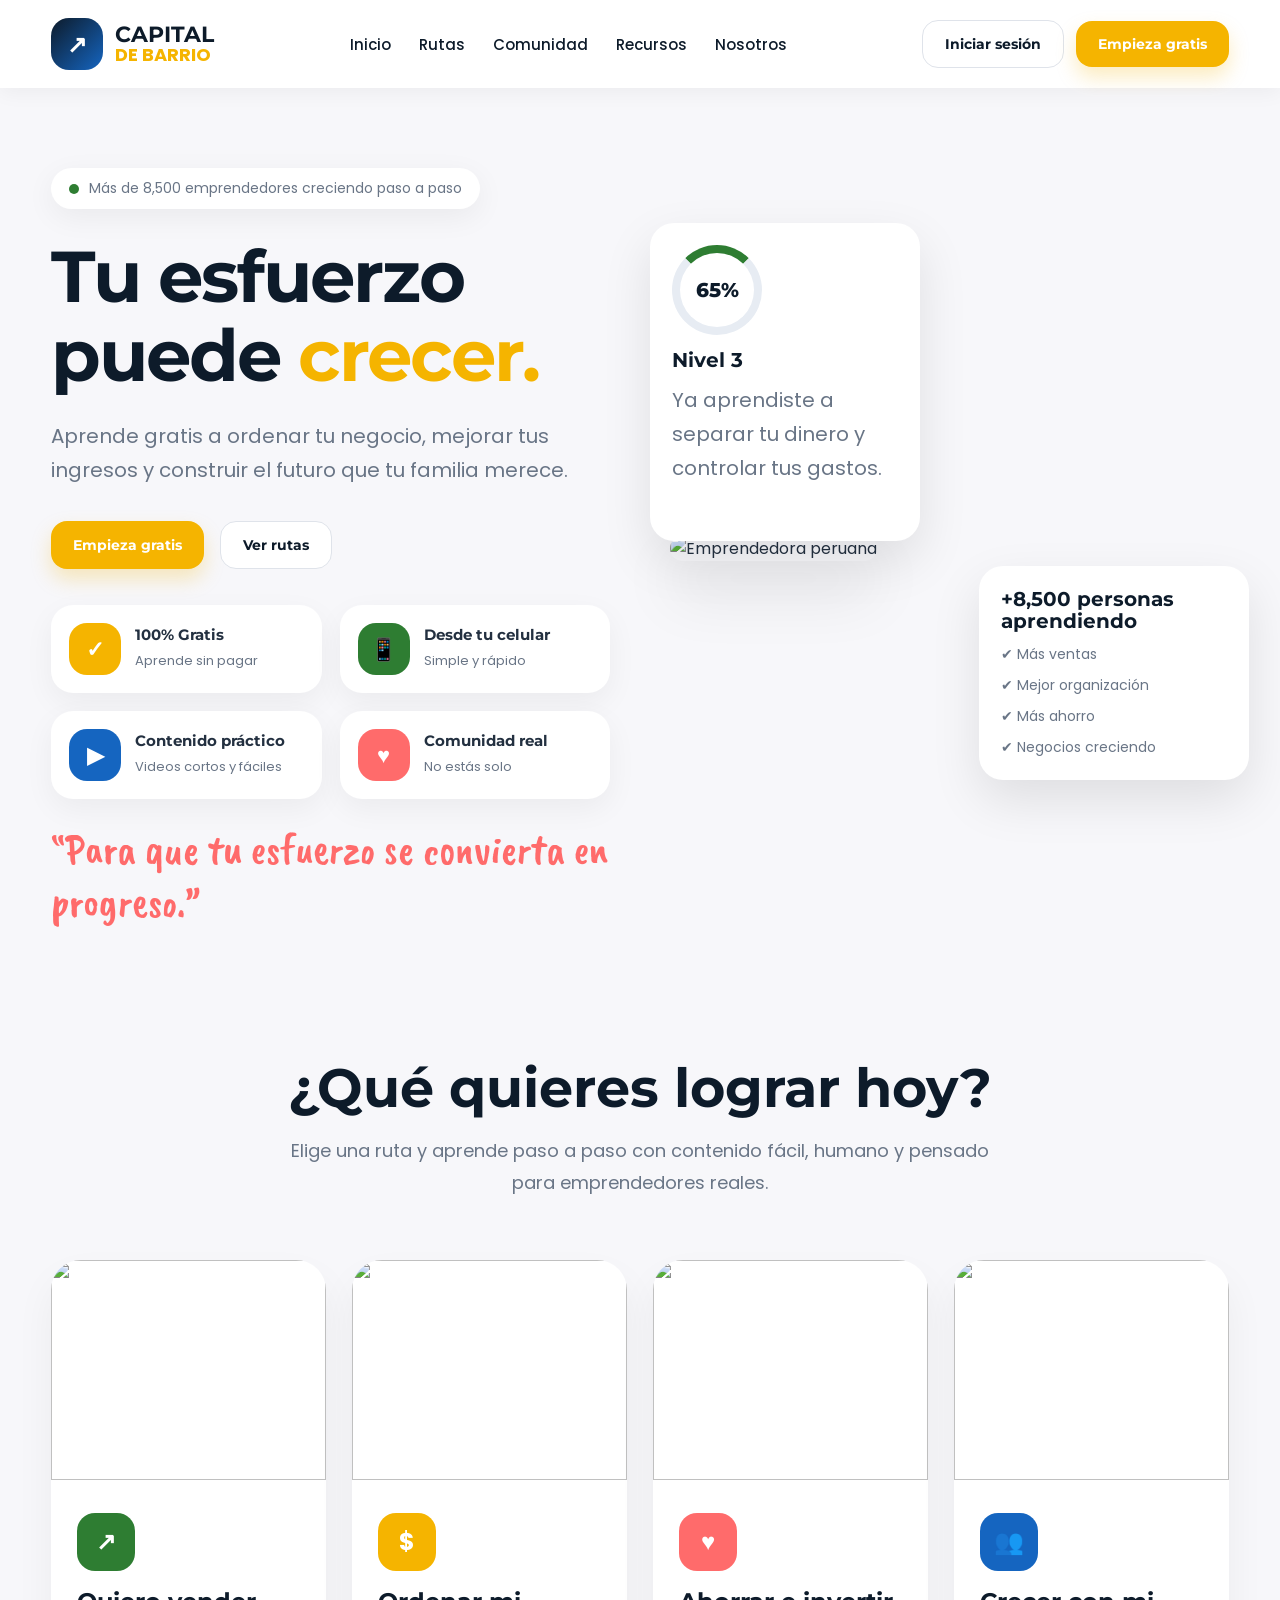
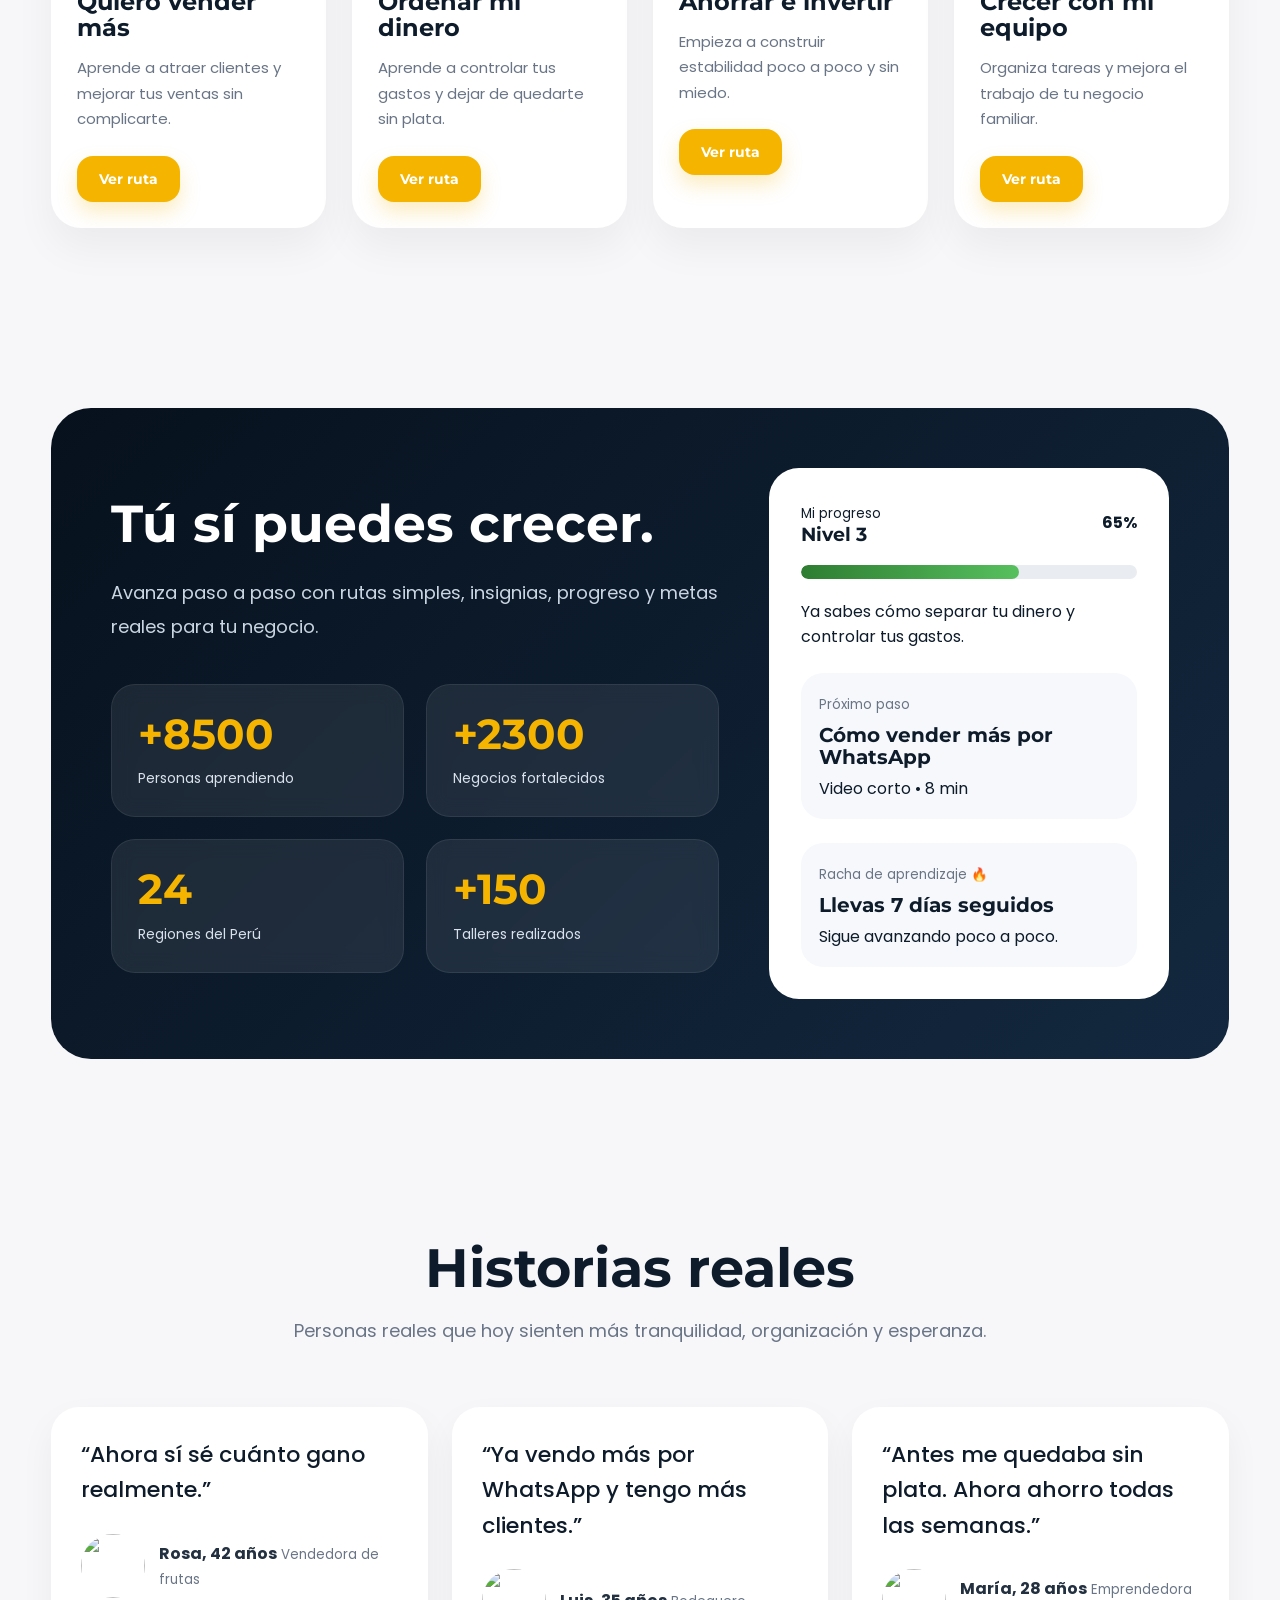
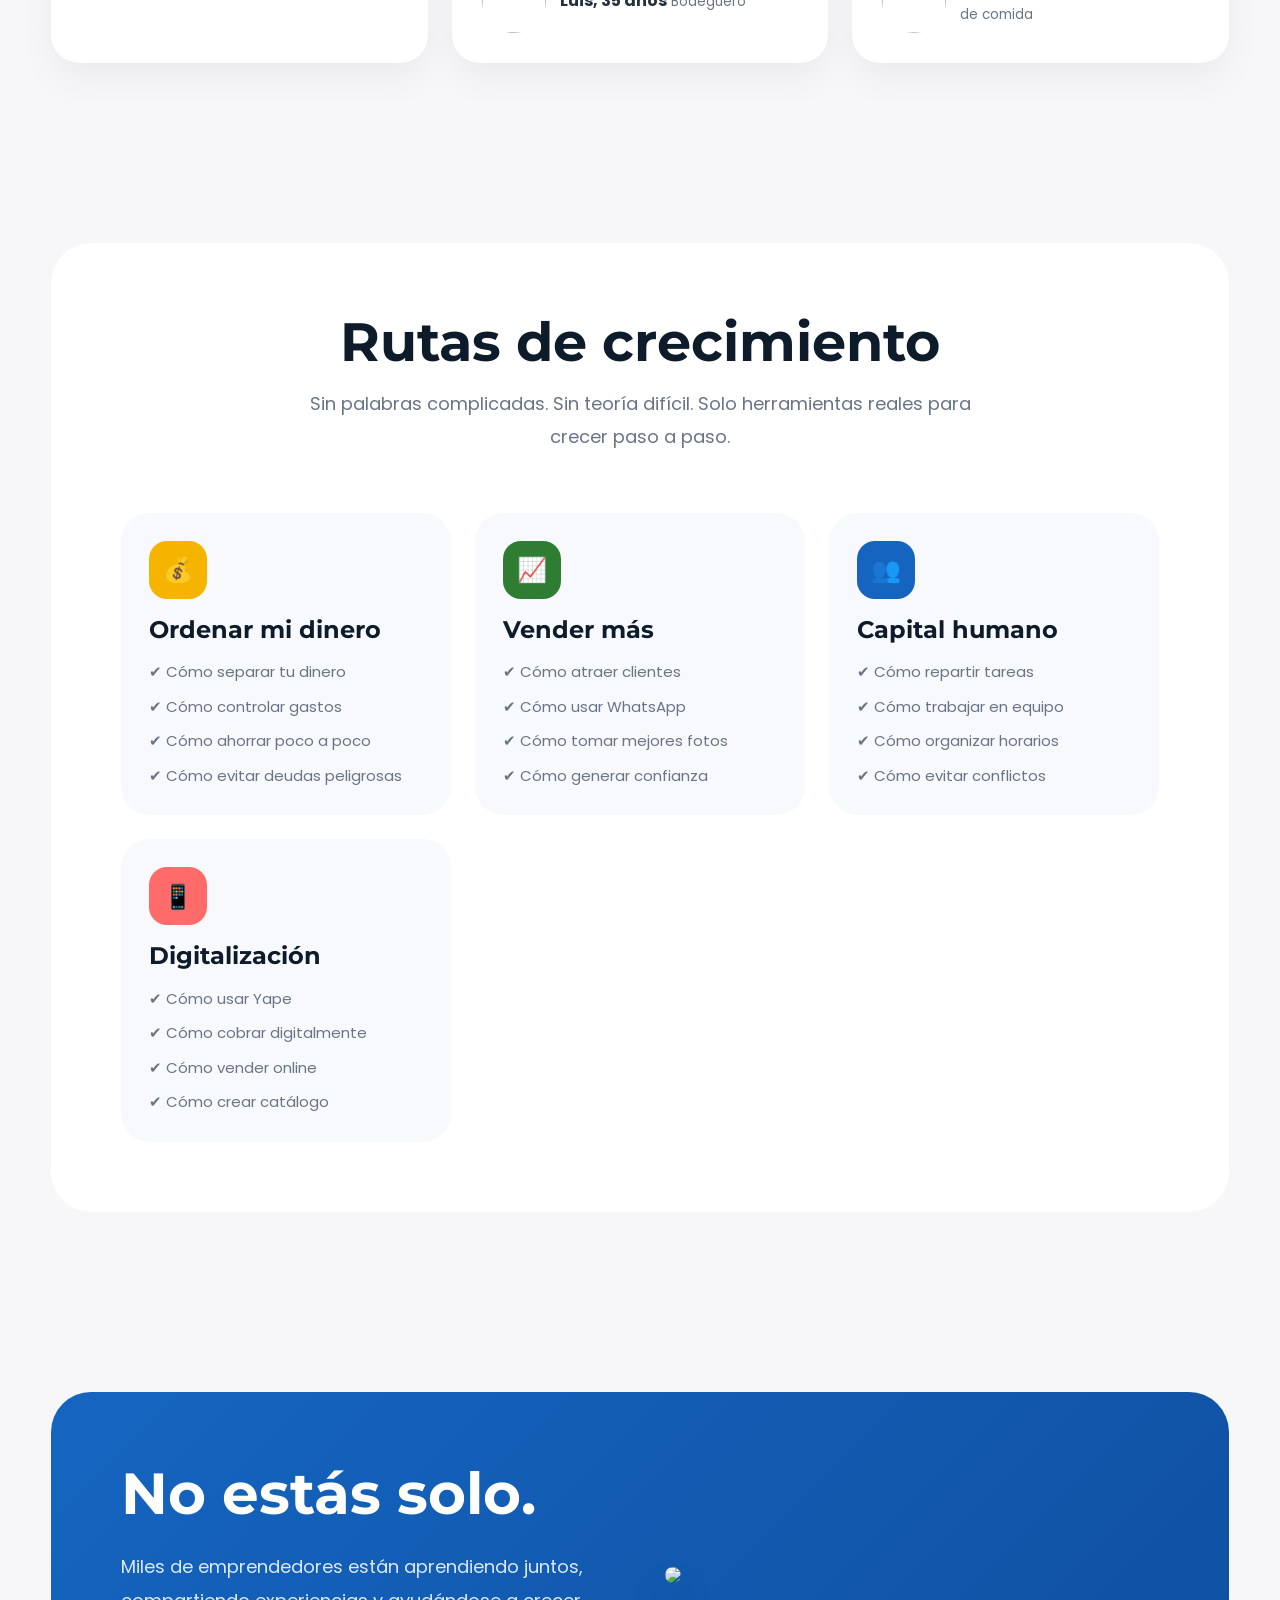
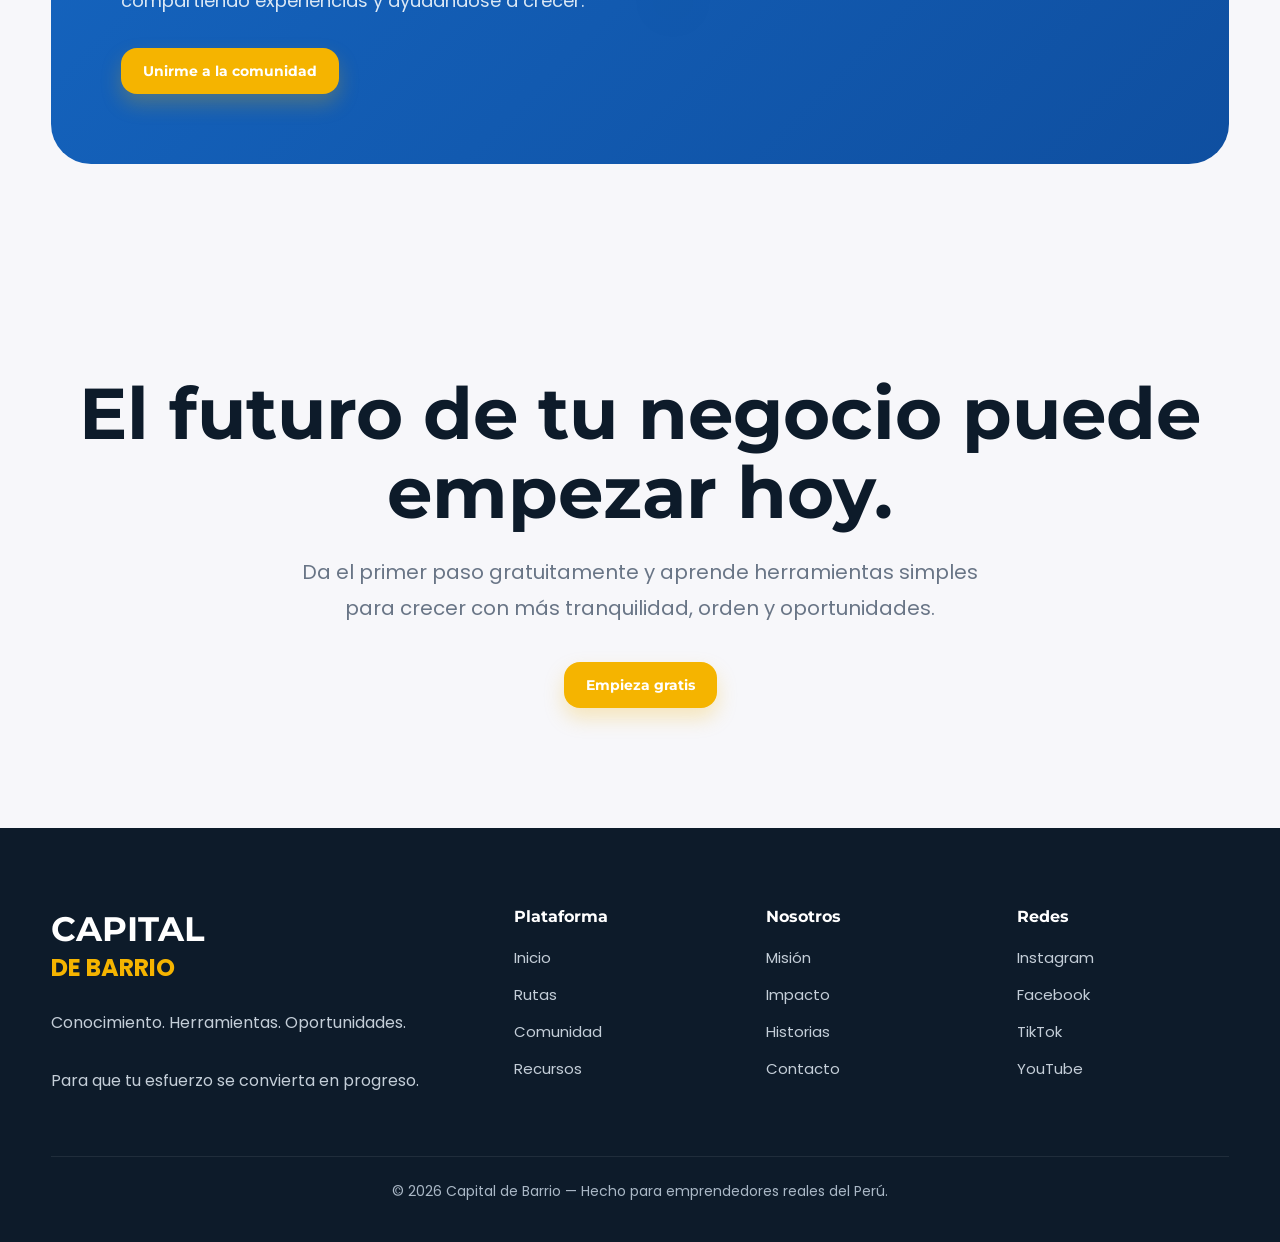
==== index.html @ 981830bf "Create index.html with basic layout and styles Add initial HTML structure and styles for the Capital" ====
<!DOCTYPE html>
<html lang="es">
<head>
  <meta charset="UTF-8" />
  <meta name="viewport" content="width=device-width, initial-scale=1.0"/>
  <title>Capital de Barrio</title>

  <!-- Google Fonts -->
  <link rel="preconnect" href="https://fonts.googleapis.com">
  <link rel="preconnect" href="https://fonts.gstatic.com" crossorigin>

  <link href="https://fonts.googleapis.com/css2?family=Montserrat:wght@500;600;700;800&family=Poppins:wght@300;400;500;600&family=Caveat+Brush&display=swap" rel="stylesheet">

  <style>

    *{
      margin:0;
      padding:0;
      box-sizing:border-box;
    }

    :root{
      --dark:#0D1B2A;
      --blue:#1565C0;
      --yellow:#F5B400;
      --green:#2E7D32;
      --coral:#FF6B6B;
      --light:#F7F7FA;
      --white:#ffffff;
      --text:#233040;
      --gray:#697586;
    }

    html{
      scroll-behavior:smooth;
    }

    body{
      font-family:'Poppins', sans-serif;
      background:var(--light);
      color:var(--text);
      overflow-x:hidden;
    }

    h1,h2,h3,h4,h5{
      font-family:'Montserrat', sans-serif;
      line-height:1.1;
    }

    a{
      text-decoration:none;
    }

    .container{
      width:min(1200px,92%);
      margin:auto;
    }

    /* NAVBAR */

    .navbar{
      position:sticky;
      top:0;
      z-index:999;
      background:white;
      box-shadow:0 4px 20px rgba(0,0,0,.05);
      padding:18px 0;
    }

    .nav-content{
      display:flex;
      justify-content:space-between;
      align-items:center;
      gap:20px;
    }

    .logo{
      display:flex;
      align-items:center;
      gap:12px;
    }

    .logo-circle{
      width:52px;
      height:52px;
      border-radius:18px;
      background:linear-gradient(135deg,var(--dark),var(--blue));
      display:flex;
      align-items:center;
      justify-content:center;
      color:white;
      font-size:24px;
      font-weight:bold;
    }

    .logo-text{
      display:flex;
      flex-direction:column;
      line-height:1;
    }

    .logo-text strong{
      font-family:'Montserrat';
      font-size:22px;
      color:var(--dark);
    }

    .logo-text span{
      color:var(--yellow);
      font-weight:700;
      font-size:18px;
    }

    .nav-links{
      display:flex;
      gap:28px;
      align-items:center;
    }

    .nav-links a{
      color:var(--dark);
      font-weight:500;
      font-size:15px;
    }

    .nav-actions{
      display:flex;
      gap:12px;
      align-items:center;
    }

    .btn{
      border:none;
      border-radius:16px;
      padding:14px 22px;
      cursor:pointer;
      font-family:'Montserrat';
      font-weight:700;
      transition:.3s;
      font-size:14px;
    }

    .btn-outline{
      background:white;
      border:1px solid #dfe3ea;
      color:var(--dark);
    }

    .btn-primary{
      background:var(--yellow);
      color:white;
      box-shadow:0 10px 20px rgba(245,180,0,.25);
    }

    .btn-primary:hover{
      transform:translateY(-2px);
    }

    /* HERO */

    .hero{
      padding:80px 0 40px;
      position:relative;
      overflow:hidden;
    }

    .hero-grid{
      display:grid;
      grid-template-columns:1fr 1fr;
      gap:60px;
      align-items:center;
    }

    .tag{
      display:inline-flex;
      align-items:center;
      gap:10px;
      background:white;
      border-radius:100px;
      padding:10px 18px;
      box-shadow:0 8px 30px rgba(0,0,0,.06);
      margin-bottom:28px;
      font-size:14px;
      color:var(--gray);
    }

    .tag-dot{
      width:10px;
      height:10px;
      background:var(--green);
      border-radius:50%;
    }

    .hero h1{
      font-size:72px;
      color:var(--dark);
      margin-bottom:24px;
      letter-spacing:-2px;
    }

    .hero h1 span{
      color:var(--yellow);
    }

    .hero p{
      font-size:20px;
      color:var(--gray);
      line-height:1.7;
      margin-bottom:34px;
      max-width:580px;
    }

    .hero-actions{
      display:flex;
      gap:16px;
      flex-wrap:wrap;
      margin-bottom:36px;
    }

    .hero-badges{
      display:grid;
      grid-template-columns:repeat(2,1fr);
      gap:18px;
    }

    .badge-card{
      background:white;
      border-radius:22px;
      padding:18px;
      display:flex;
      align-items:center;
      gap:14px;
      box-shadow:0 10px 30px rgba(0,0,0,.05);
    }

    .badge-icon{
      width:52px;
      height:52px;
      border-radius:18px;
      display:flex;
      align-items:center;
      justify-content:center;
      font-size:22px;
      color:white;
      font-weight:bold;
    }

    .yellow{background:var(--yellow);}
    .green{background:var(--green);}
    .blue{background:var(--blue);}
    .coral{background:var(--coral);}

    .badge-card h4{
      font-size:15px;
      margin-bottom:4px;
    }

    .badge-card span{
      color:var(--gray);
      font-size:13px;
    }

    .hero-image{
      position:relative;
    }

    .hero-image img{
      width:100%;
      border-radius:36px;
      object-fit:cover;
      box-shadow:0 30px 60px rgba(0,0,0,.12);
    }

    .floating-card{
      position:absolute;
      background:white;
      border-radius:24px;
      padding:22px;
      box-shadow:0 20px 50px rgba(0,0,0,.1);
      max-width:270px;
    }

    .floating-top{
      top:30px;
      right:-20px;
    }

    .floating-bottom{
      left:-20px;
      bottom:20px;
    }

    .floating-card h3{
      color:var(--dark);
      margin-bottom:12px;
      font-size:20px;
    }

    .floating-card ul{
      list-style:none;
      display:flex;
      flex-direction:column;
      gap:10px;
    }

    .floating-card li{
      font-size:14px;
      color:var(--gray);
    }

    .progress-circle{
      width:90px;
      height:90px;
      border-radius:50%;
      border:8px solid #e7ecf3;
      border-top-color:var(--green);
      display:flex;
      align-items:center;
      justify-content:center;
      font-family:'Montserrat';
      font-size:20px;
      font-weight:800;
      color:var(--dark);
      margin-bottom:14px;
    }

    .handwriting{
      font-family:'Caveat Brush';
      font-size:42px;
      color:var(--coral);
      margin-top:24px;
    }

    /* ROUTES */

    .section{
      padding:90px 0;
    }

    .section-title{
      text-align:center;
      margin-bottom:60px;
    }

    .section-title h2{
      font-size:54px;
      color:var(--dark);
      margin-bottom:16px;
    }

    .section-title p{
      color:var(--gray);
      font-size:18px;
      max-width:720px;
      margin:auto;
      line-height:1.8;
    }

    .routes-grid{
      display:grid;
      grid-template-columns:repeat(auto-fit,minmax(240px,1fr));
      gap:26px;
    }

    .route-card{
      background:white;
      border-radius:30px;
      overflow:hidden;
      box-shadow:0 20px 40px rgba(0,0,0,.05);
      transition:.35s;
    }

    .route-card:hover{
      transform:translateY(-10px);
    }

    .route-card img{
      width:100%;
      height:220px;
      object-fit:cover;
    }

    .route-content{
      padding:26px;
    }

    .route-icon{
      width:58px;
      height:58px;
      border-radius:18px;
      display:flex;
      align-items:center;
      justify-content:center;
      margin-bottom:18px;
      color:white;
      font-size:24px;
      font-weight:700;
    }

    .route-content h3{
      margin-bottom:14px;
      font-size:24px;
      color:var(--dark);
    }

    .route-content p{
      color:var(--gray);
      line-height:1.7;
      margin-bottom:24px;
      font-size:15px;
    }

    /* GAMIFICATION */

    .gamification{
      background:linear-gradient(135deg,#07111d,#13283f);
      color:white;
      border-radius:40px;
      padding:60px;
      position:relative;
      overflow:hidden;
    }

    .game-grid{
      display:grid;
      grid-template-columns:1fr 400px;
      gap:50px;
      align-items:center;
    }

    .game-left h2{
      font-size:52px;
      margin-bottom:24px;
    }

    .game-left p{
      color:#cbd6e3;
      line-height:1.9;
      font-size:18px;
      margin-bottom:40px;
    }

    .stats{
      display:grid;
      grid-template-columns:repeat(2,1fr);
      gap:22px;
    }

    .stat-card{
      background:rgba(255,255,255,.08);
      border:1px solid rgba(255,255,255,.08);
      padding:26px;
      border-radius:24px;
      backdrop-filter:blur(10px);
    }

    .stat-card h3{
      font-size:42px;
      margin-bottom:8px;
      color:var(--yellow);
    }

    .stat-card span{
      color:#d9e2ec;
      font-size:14px;
    }

    .progress-panel{
      background:white;
      border-radius:30px;
      padding:32px;
      color:var(--dark);
    }

    .level{
      display:flex;
      justify-content:space-between;
      align-items:center;
      margin-bottom:20px;
    }

    .bar{
      width:100%;
      height:14px;
      border-radius:100px;
      background:#e9edf2;
      overflow:hidden;
      margin-bottom:20px;
    }

    .bar-fill{
      width:65%;
      height:100%;
      background:linear-gradient(90deg,var(--green),#57c05e);
      border-radius:100px;
    }

    .mini-module{
      background:#f6f8fb;
      border-radius:22px;
      padding:18px;
      margin-top:24px;
    }

    .mini-module small{
      color:var(--gray);
    }

    .mini-module h4{
      margin:8px 0;
      font-size:20px;
    }

    /* TESTIMONIALS */

    .testimonial-grid{
      display:grid;
      grid-template-columns:repeat(auto-fit,minmax(280px,1fr));
      gap:24px;
    }

    .testimonial{
      background:white;
      border-radius:28px;
      padding:30px;
      box-shadow:0 15px 35px rgba(0,0,0,.05);
    }

    .quote{
      font-size:22px;
      color:var(--dark);
      margin-bottom:26px;
      line-height:1.6;
      font-weight:500;
    }

    .user{
      display:flex;
      align-items:center;
      gap:14px;
    }

    .user img{
      width:64px;
      height:64px;
      border-radius:50%;
      object-fit:cover;
    }

    .user small{
      color:var(--gray);
    }

    /* MODULES */

    .modules{
      background:white;
      border-radius:40px;
      padding:70px;
    }

    .module-grid{
      display:grid;
      grid-template-columns:repeat(auto-fit,minmax(260px,1fr));
      gap:24px;
      margin-top:50px;
    }

    .module-card{
      background:#f8f9fc;
      border-radius:28px;
      padding:28px;
      transition:.3s;
    }

    .module-card:hover{
      transform:translateY(-8px);
      background:white;
      box-shadow:0 15px 35px rgba(0,0,0,.06);
    }

    .module-card h3{
      margin:18px 0;
      font-size:24px;
      color:var(--dark);
    }

    .module-card ul{
      list-style:none;
      display:flex;
      flex-direction:column;
      gap:12px;
    }

    .module-card li{
      color:var(--gray);
      font-size:15px;
      line-height:1.5;
    }

    /* COMMUNITY */

    .community{
      position:relative;
    }

    .community-box{
      background:linear-gradient(135deg,var(--blue),#0f4fa0);
      border-radius:40px;
      padding:70px;
      color:white;
      display:grid;
      grid-template-columns:1fr 1fr;
      gap:50px;
      align-items:center;
    }

    .community h2{
      font-size:58px;
      margin-bottom:24px;
    }

    .community p{
      color:#dbe8f5;
      line-height:1.9;
      margin-bottom:30px;
      font-size:18px;
    }

    .community img{
      width:100%;
      border-radius:30px;
      object-fit:cover;
      box-shadow:0 25px 50px rgba(0,0,0,.2);
    }

    /* CTA */

    .cta{
      padding:120px 0;
      text-align:center;
    }

    .cta h2{
      font-size:72px;
      color:var(--dark);
      margin-bottom:22px;
      line-height:1.1;
    }

    .cta p{
      max-width:700px;
      margin:auto;
      color:var(--gray);
      line-height:1.8;
      margin-bottom:36px;
      font-size:20px;
    }

    /* FOOTER */

    footer{
      background:var(--dark);
      color:white;
      padding:80px 0 40px;
    }

    .footer-grid{
      display:grid;
      grid-template-columns:2fr 1fr 1fr 1fr;
      gap:40px;
      margin-bottom:60px;
    }

    .footer-logo{
      margin-bottom:24px;
    }

    .footer-logo strong{
      display:block;
      font-family:'Montserrat';
      font-size:34px;
    }

    .footer-logo span{
      color:var(--yellow);
      font-size:24px;
      font-weight:700;
    }

    footer p{
      color:#c4ced8;
      line-height:1.8;
    }

    .footer-column h4{
      margin-bottom:20px;
    }

    .footer-column a{
      display:block;
      margin-bottom:14px;
      color:#c4ced8;
      font-size:15px;
    }

    .copyright{
      border-top:1px solid rgba(255,255,255,.08);
      padding-top:24px;
      text-align:center;
      color:#aab8c6;
      font-size:14px;
    }

    /* RESPONSIVE */

    @media(max-width:980px){

      .hero-grid,
      .game-grid,
      .community-box,
      .footer-grid{
        grid-template-columns:1fr;
      }

      .hero h1{
        font-size:52px;
      }

      .section-title h2{
        font-size:42px;
      }

      .cta h2{
        font-size:52px;
      }

      .community h2{
        font-size:42px;
      }

      .nav-links{
        display:none;
      }

      .floating-card{
        position:relative;
        inset:auto;
        margin-top:20px;
      }

      .modules,
      .community-box,
      .gamification{
        padding:34px;
      }

    }

    @media(max-width:640px){

      .hero{
        padding-top:50px;
      }

      .hero h1{
        font-size:42px;
      }

      .hero p{
        font-size:17px;
      }

      .hero-badges{
        grid-template-columns:1fr;
      }

      .section-title h2{
        font-size:36px;
      }

      .cta h2{
        font-size:42px;
      }

      .stats{
        grid-template-columns:1fr;
      }

      .nav-actions .btn-outline{
        display:none;
      }

    }

  </style>
</head>

<body>

  <!-- NAVBAR -->

  <nav class="navbar">

    <div class="container nav-content">

      <div class="logo">
        <div class="logo-circle">↗</div>

        <div class="logo-text">
          <strong>CAPITAL</strong>
          <span>DE BARRIO</span>
        </div>
      </div>

      <div class="nav-links">
        <a href="#">Inicio</a>
        <a href="#">Rutas</a>
        <a href="#">Comunidad</a>
        <a href="#">Recursos</a>
        <a href="#">Nosotros</a>
      </div>

      <div class="nav-actions">
        <button class="btn btn-outline">Iniciar sesión</button>
        <button class="btn btn-primary">Empieza gratis</button>
      </div>

    </div>

  </nav>

  <!-- HERO -->

  <section class="hero">

    <div class="container hero-grid">

      <div>

        <div class="tag">
          <div class="tag-dot"></div>
          Más de 8,500 emprendedores creciendo paso a paso
        </div>

        <h1>
          Tu esfuerzo
          puede <span>crecer.</span>
        </h1>

        <p>
          Aprende gratis a ordenar tu negocio, mejorar tus ingresos y construir el futuro que tu familia merece.
        </p>

        <div class="hero-actions">
          <button class="btn btn-primary">Empieza gratis</button>
          <button class="btn btn-outline">Ver rutas</button>
        </div>

        <div class="hero-badges">

          <div class="badge-card">
            <div class="badge-icon yellow">✓</div>

            <div>
              <h4>100% Gratis</h4>
              <span>Aprende sin pagar</span>
            </div>
          </div>

          <div class="badge-card">
            <div class="badge-icon green">📱</div>

            <div>
              <h4>Desde tu celular</h4>
              <span>Simple y rápido</span>
            </div>
          </div>

          <div class="badge-card">
            <div class="badge-icon blue">▶</div>

            <div>
              <h4>Contenido práctico</h4>
              <span>Videos cortos y fáciles</span>
            </div>
          </div>

          <div class="badge-card">
            <div class="badge-icon coral">♥</div>

            <div>
              <h4>Comunidad real</h4>
              <span>No estás solo</span>
            </div>
          </div>

        </div>

        <div class="handwriting">
          “Para que tu esfuerzo se convierta en progreso.”
        </div>

      </div>

      <div class="hero-image">

        <img src="https://images.unsplash.com/photo-1542838132-92c53300491e?q=80&w=1200&auto=format&fit=crop" alt="Emprendedora peruana">

        <div class="floating-card floating-top">

          <h3>+8,500 personas aprendiendo</h3>

          <ul>
            <li>✔ Más ventas</li>
            <li>✔ Mejor organización</li>
            <li>✔ Más ahorro</li>
            <li>✔ Negocios creciendo</li>
          </ul>

        </div>

        <div class="floating-card floating-bottom">

          <div class="progress-circle">
            65%
          </div>

          <h3>Nivel 3</h3>

          <p>Ya aprendiste a separar tu dinero y controlar tus gastos.</p>

        </div>

      </div>

    </div>

  </section>

  <!-- RUTAS -->

  <section class="section">

    <div class="container">

      <div class="section-title">

        <h2>¿Qué quieres lograr hoy?</h2>

        <p>
          Elige una ruta y aprende paso a paso con contenido fácil, humano y pensado para emprendedores reales.
        </p>

      </div>

      <div class="routes-grid">

        <div class="route-card">

          <img src="https://images.unsplash.com/photo-1520607162513-77705c0f0d4a?q=80&w=1200&auto=format&fit=crop">

          <div class="route-content">

            <div class="route-icon green">↗</div>

            <h3>Quiero vender más</h3>

            <p>
              Aprende a atraer clientes y mejorar tus ventas sin complicarte.
            </p>

            <button class="btn btn-primary">Ver ruta</button>

          </div>

        </div>

        <div class="route-card">

          <img src="https://images.unsplash.com/photo-1556740749-887f6717d7e4?q=80&w=1200&auto=format&fit=crop">

          <div class="route-content">

            <div class="route-icon yellow">$</div>

            <h3>Ordenar mi dinero</h3>

            <p>
              Aprende a controlar tus gastos y dejar de quedarte sin plata.
            </p>

            <button class="btn btn-primary">Ver ruta</button>

          </div>

        </div>

        <div class="route-card">

          <img src="https://images.unsplash.com/photo-1521737604893-d14cc237f11d?q=80&w=1200&auto=format&fit=crop">

          <div class="route-content">

            <div class="route-icon coral">♥</div>

            <h3>Ahorrar e invertir</h3>

            <p>
              Empieza a construir estabilidad poco a poco y sin miedo.
            </p>

            <button class="btn btn-primary">Ver ruta</button>

          </div>

        </div>

        <div class="route-card">

          <img src="https://images.unsplash.com/photo-1522202176988-66273c2fd55f?q=80&w=1200&auto=format&fit=crop">

          <div class="route-content">

            <div class="route-icon blue">👥</div>

            <h3>Crecer con mi equipo</h3>

            <p>
              Organiza tareas y mejora el trabajo de tu negocio familiar.
            </p>

            <button class="btn btn-primary">Ver ruta</button>

          </div>

        </div>

      </div>

    </div>

  </section>

  <!-- GAMIFICATION -->

  <section class="section">

    <div class="container">

      <div class="gamification">

        <div class="game-grid">

          <div class="game-left">

            <h2>Tú sí puedes crecer.</h2>

            <p>
              Avanza paso a paso con rutas simples, insignias, progreso y metas reales para tu negocio.
            </p>

            <div class="stats">

              <div class="stat-card">
                <h3>+8500</h3>
                <span>Personas aprendiendo</span>
              </div>

              <div class="stat-card">
                <h3>+2300</h3>
                <span>Negocios fortalecidos</span>
              </div>

              <div class="stat-card">
                <h3>24</h3>
                <span>Regiones del Perú</span>
              </div>

              <div class="stat-card">
                <h3>+150</h3>
                <span>Talleres realizados</span>
              </div>

            </div>

          </div>

          <div class="progress-panel">

            <div class="level">

              <div>
                <small>Mi progreso</small>
                <h3>Nivel 3</h3>
              </div>

              <strong>65%</strong>

            </div>

            <div class="bar">
              <div class="bar-fill"></div>
            </div>

            <p>
              Ya sabes cómo separar tu dinero y controlar tus gastos.
            </p>

            <div class="mini-module">

              <small>Próximo paso</small>

              <h4>Cómo vender más por WhatsApp</h4>

              <p>Video corto • 8 min</p>

            </div>

            <div class="mini-module">

              <small>Racha de aprendizaje 🔥</small>

              <h4>Llevas 7 días seguidos</h4>

              <p>Sigue avanzando poco a poco.</p>

            </div>

          </div>

        </div>

      </div>

    </div>

  </section>

  <!-- TESTIMONIOS -->

  <section class="section">

    <div class="container">

      <div class="section-title">

        <h2>Historias reales</h2>

        <p>
          Personas reales que hoy sienten más tranquilidad, organización y esperanza.
        </p>

      </div>

      <div class="testimonial-grid">

        <div class="testimonial">

          <div class="quote">
            “Ahora sí sé cuánto gano realmente.”
          </div>

          <div class="user">

            <img src="https://randomuser.me/api/portraits/women/68.jpg">

            <div>
              <strong>Rosa, 42 años</strong>
              <small>Vendedora de frutas</small>
            </div>

          </div>

        </div>

        <div class="testimonial">

          <div class="quote">
            “Ya vendo más por WhatsApp y tengo más clientes.”
          </div>

          <div class="user">

            <img src="https://randomuser.me/api/portraits/men/32.jpg">

            <div>
              <strong>Luis, 35 años</strong>
              <small>Bodeguero</small>
            </div>

          </div>

        </div>

        <div class="testimonial">

          <div class="quote">
            “Antes me quedaba sin plata. Ahora ahorro todas las semanas.”
          </div>

          <div class="user">

            <img src="https://randomuser.me/api/portraits/women/44.jpg">

            <div>
              <strong>María, 28 años</strong>
              <small>Emprendedora de comida</small>
            </div>

          </div>

        </div>

      </div>

    </div>

  </section>

  <!-- MODULES -->

  <section class="section">

    <div class="container">

      <div class="modules">

        <div class="section-title">

          <h2>Rutas de crecimiento</h2>

          <p>
            Sin palabras complicadas. Sin teoría difícil. Solo herramientas reales para crecer paso a paso.
          </p>

        </div>

        <div class="module-grid">

          <div class="module-card">

            <div class="route-icon yellow">💰</div>

            <h3>Ordenar mi dinero</h3>

            <ul>
              <li>✔ Cómo separar tu dinero</li>
              <li>✔ Cómo controlar gastos</li>
              <li>✔ Cómo ahorrar poco a poco</li>
              <li>✔ Cómo evitar deudas peligrosas</li>
            </ul>

          </div>

          <div class="module-card">

            <div class="route-icon green">📈</div>

            <h3>Vender más</h3>

            <ul>
              <li>✔ Cómo atraer clientes</li>
              <li>✔ Cómo usar WhatsApp</li>
              <li>✔ Cómo tomar mejores fotos</li>
              <li>✔ Cómo generar confianza</li>
            </ul>

          </div>

          <div class="module-card">

            <div class="route-icon blue">👥</div>

            <h3>Capital humano</h3>

            <ul>
              <li>✔ Cómo repartir tareas</li>
              <li>✔ Cómo trabajar en equipo</li>
              <li>✔ Cómo organizar horarios</li>
              <li>✔ Cómo evitar conflictos</li>
            </ul>

          </div>

          <div class="module-card">

            <div class="route-icon coral">📱</div>

            <h3>Digitalización</h3>

            <ul>
              <li>✔ Cómo usar Yape</li>
              <li>✔ Cómo cobrar digitalmente</li>
              <li>✔ Cómo vender online</li>
              <li>✔ Cómo crear catálogo</li>
            </ul>

          </div>

        </div>

      </div>

    </div>

  </section>

  <!-- COMMUNITY -->

  <section class="section community">

    <div class="container">

      <div class="community-box">

        <div>

          <h2>No estás solo.</h2>

          <p>
            Miles de emprendedores están aprendiendo juntos, compartiendo experiencias y ayudándose a crecer.
          </p>

          <button class="btn btn-primary">
            Unirme a la comunidad
          </button>

        </div>

        <div>

          <img src="https://images.unsplash.com/photo-1521791136064-7986c2920216?q=80&w=1200&auto=format&fit=crop">

        </div>

      </div>

    </div>

  </section>

  <!-- CTA -->

  <section class="cta">

    <div class="container">

      <h2>
        El futuro de tu negocio
        puede empezar hoy.
      </h2>

      <p>
        Da el primer paso gratuitamente y aprende herramientas simples para crecer con más tranquilidad, orden y oportunidades.
      </p>

      <button class="btn btn-primary">
        Empieza gratis
      </button>

    </div>

  </section>

  <!-- FOOTER -->

  <footer>

    <div class="container">

      <div class="footer-grid">

        <div>

          <div class="footer-logo">
            <strong>CAPITAL</strong>
            <span>DE BARRIO</span>
          </div>

          <p>
            Conocimiento. Herramientas. Oportunidades.
            <br><br>
            Para que tu esfuerzo se convierta en progreso.
          </p>

        </div>

        <div class="footer-column">

          <h4>Plataforma</h4>

          <a href="#">Inicio</a>
          <a href="#">Rutas</a>
          <a href="#">Comunidad</a>
          <a href="#">Recursos</a>

        </div>

        <div class="footer-column">

          <h4>Nosotros</h4>

          <a href="#">Misión</a>
          <a href="#">Impacto</a>
          <a href="#">Historias</a>
          <a href="#">Contacto</a>

        </div>

        <div class="footer-column">

          <h4>Redes</h4>

          <a href="#">Instagram</a>
          <a href="#">Facebook</a>
          <a href="#">TikTok</a>
          <a href="#">YouTube</a>

        </div>

      </div>

      <div class="copyright">
        © 2026 Capital de Barrio — Hecho para emprendedores reales del Perú.
      </div>

    </div>

  </footer>

</body>
</html>
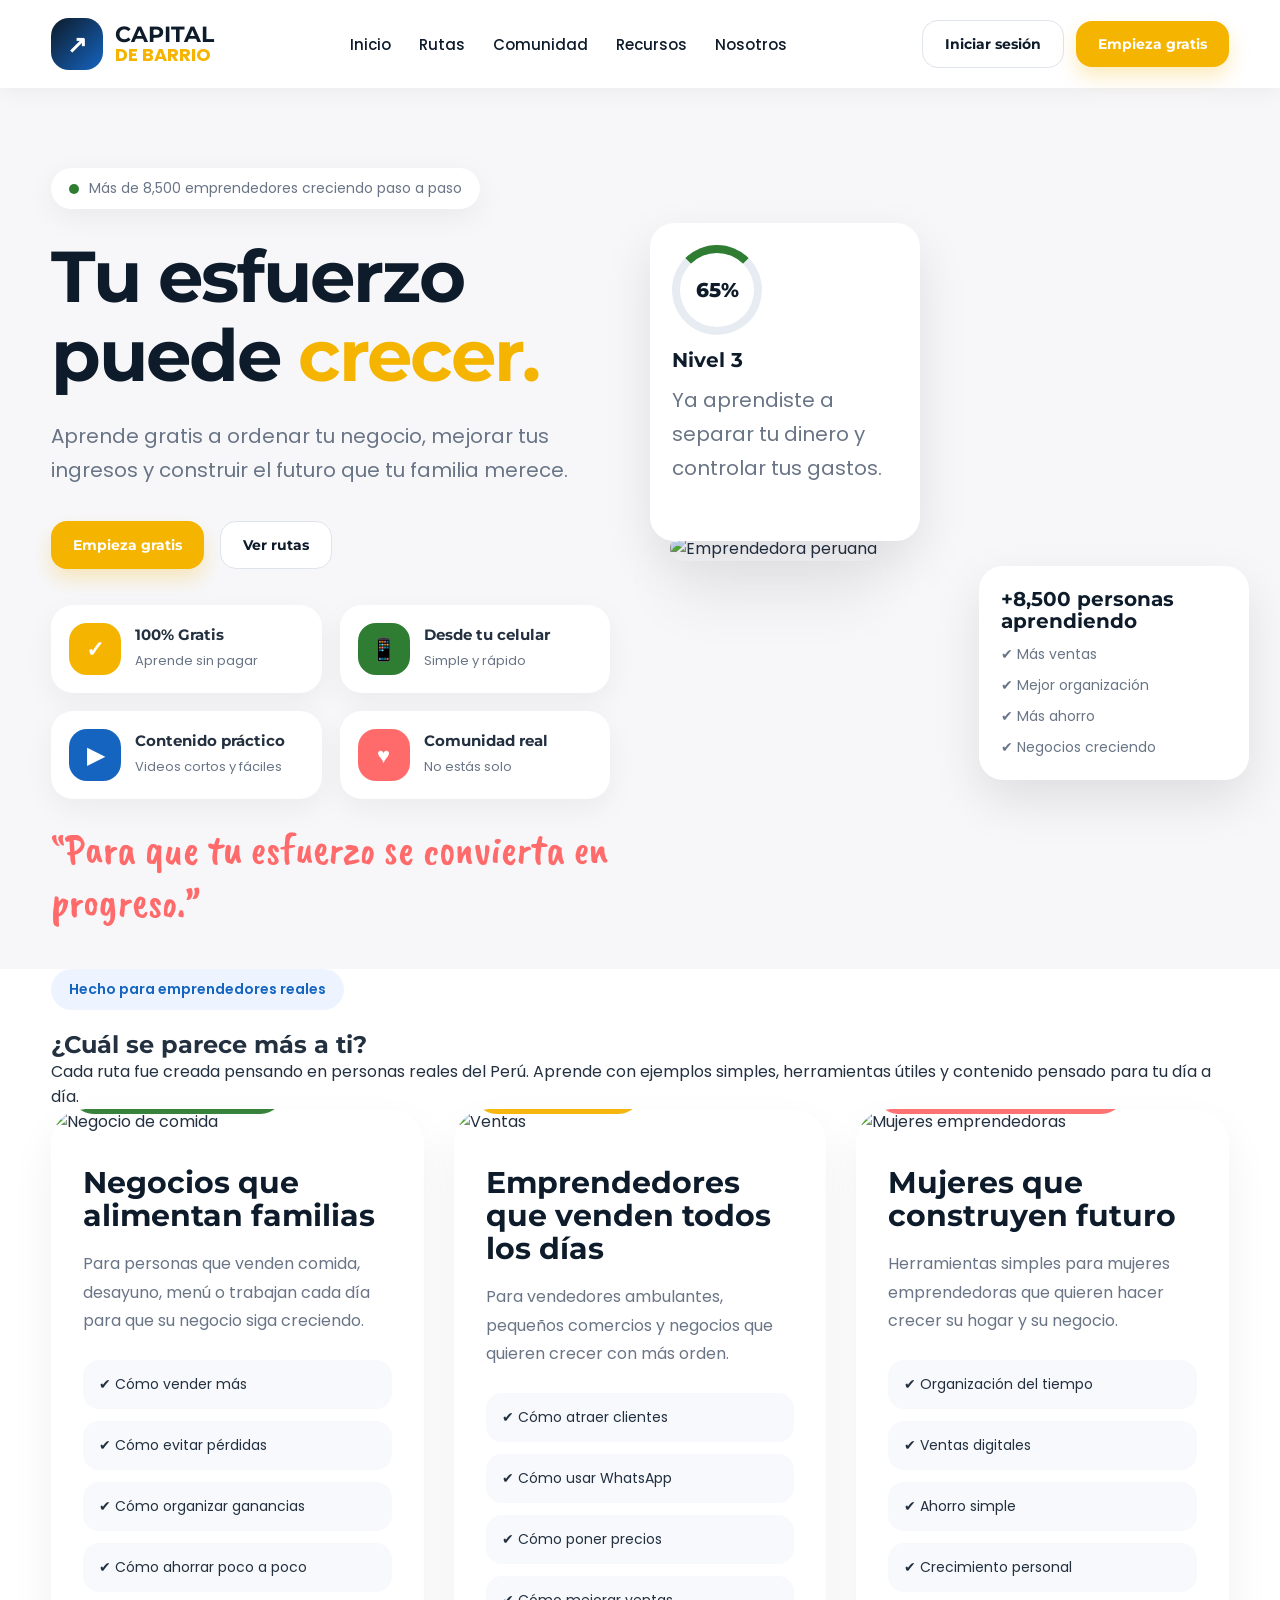
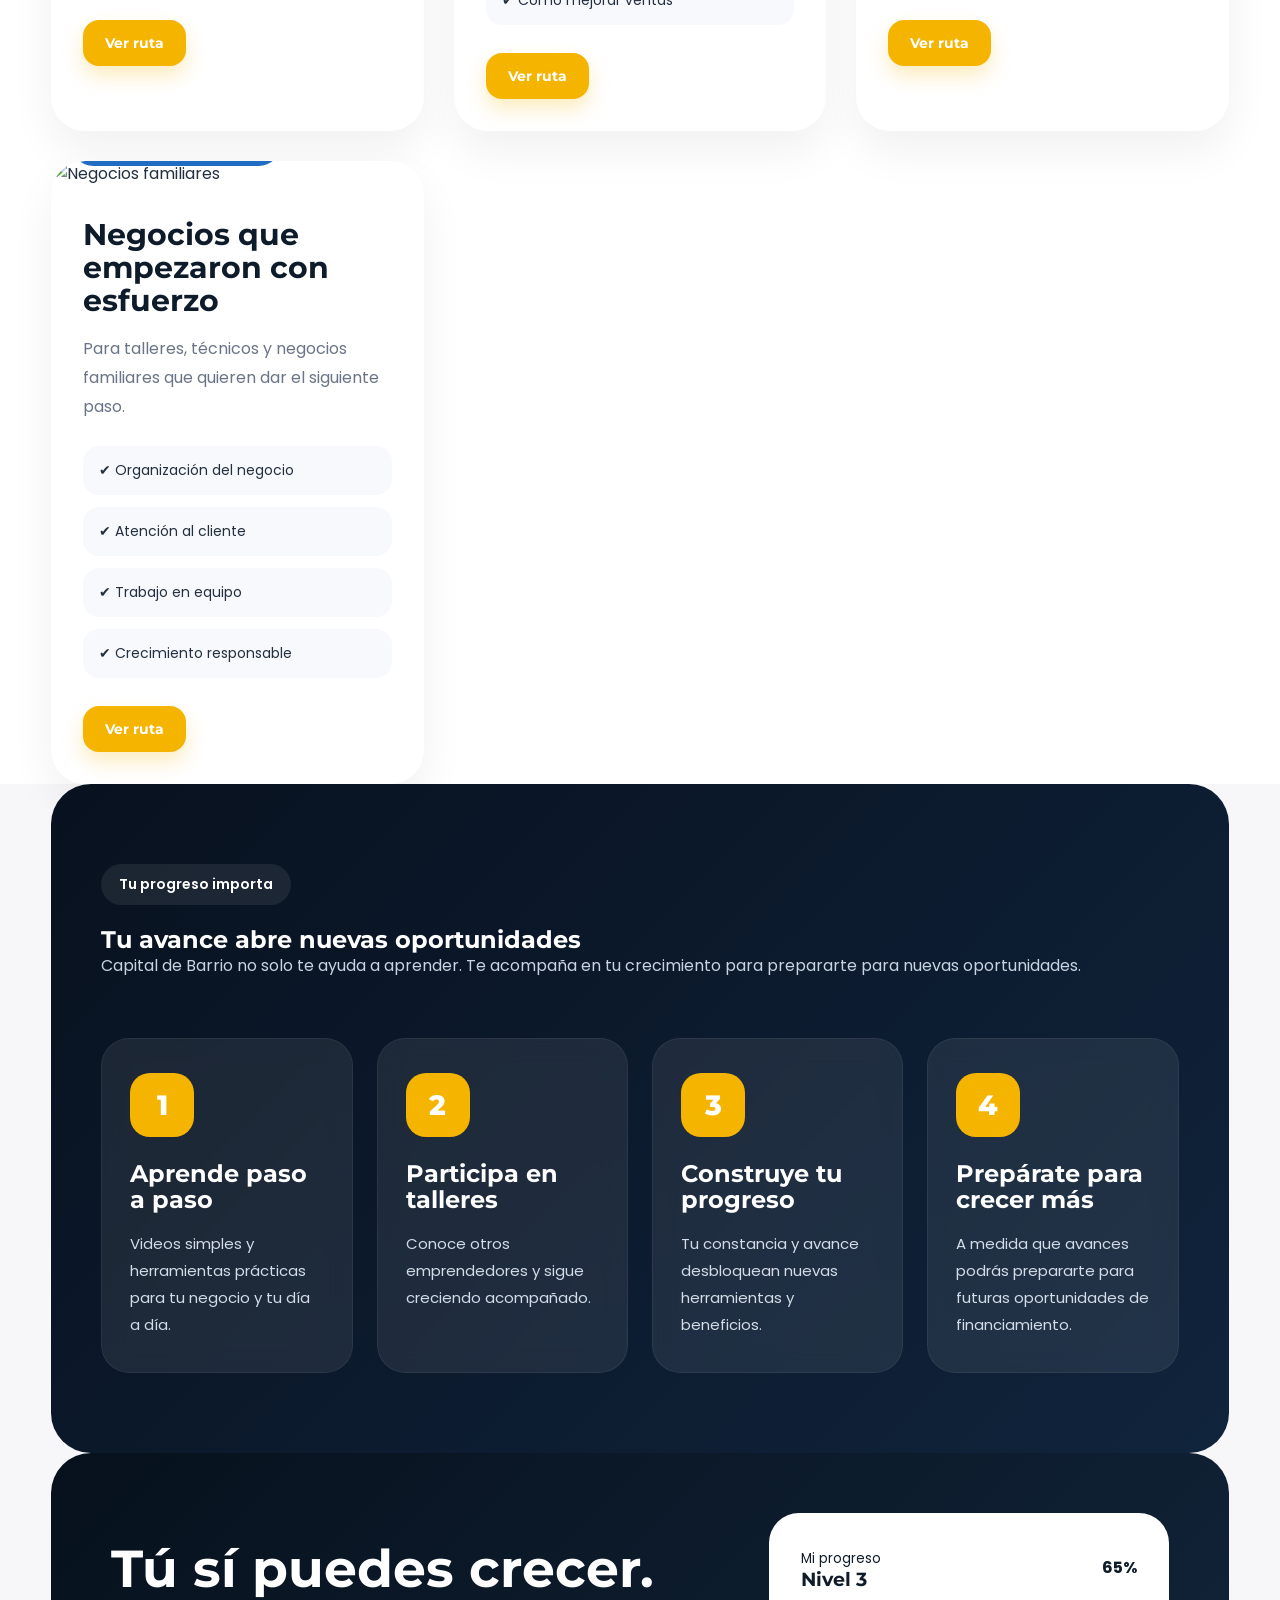
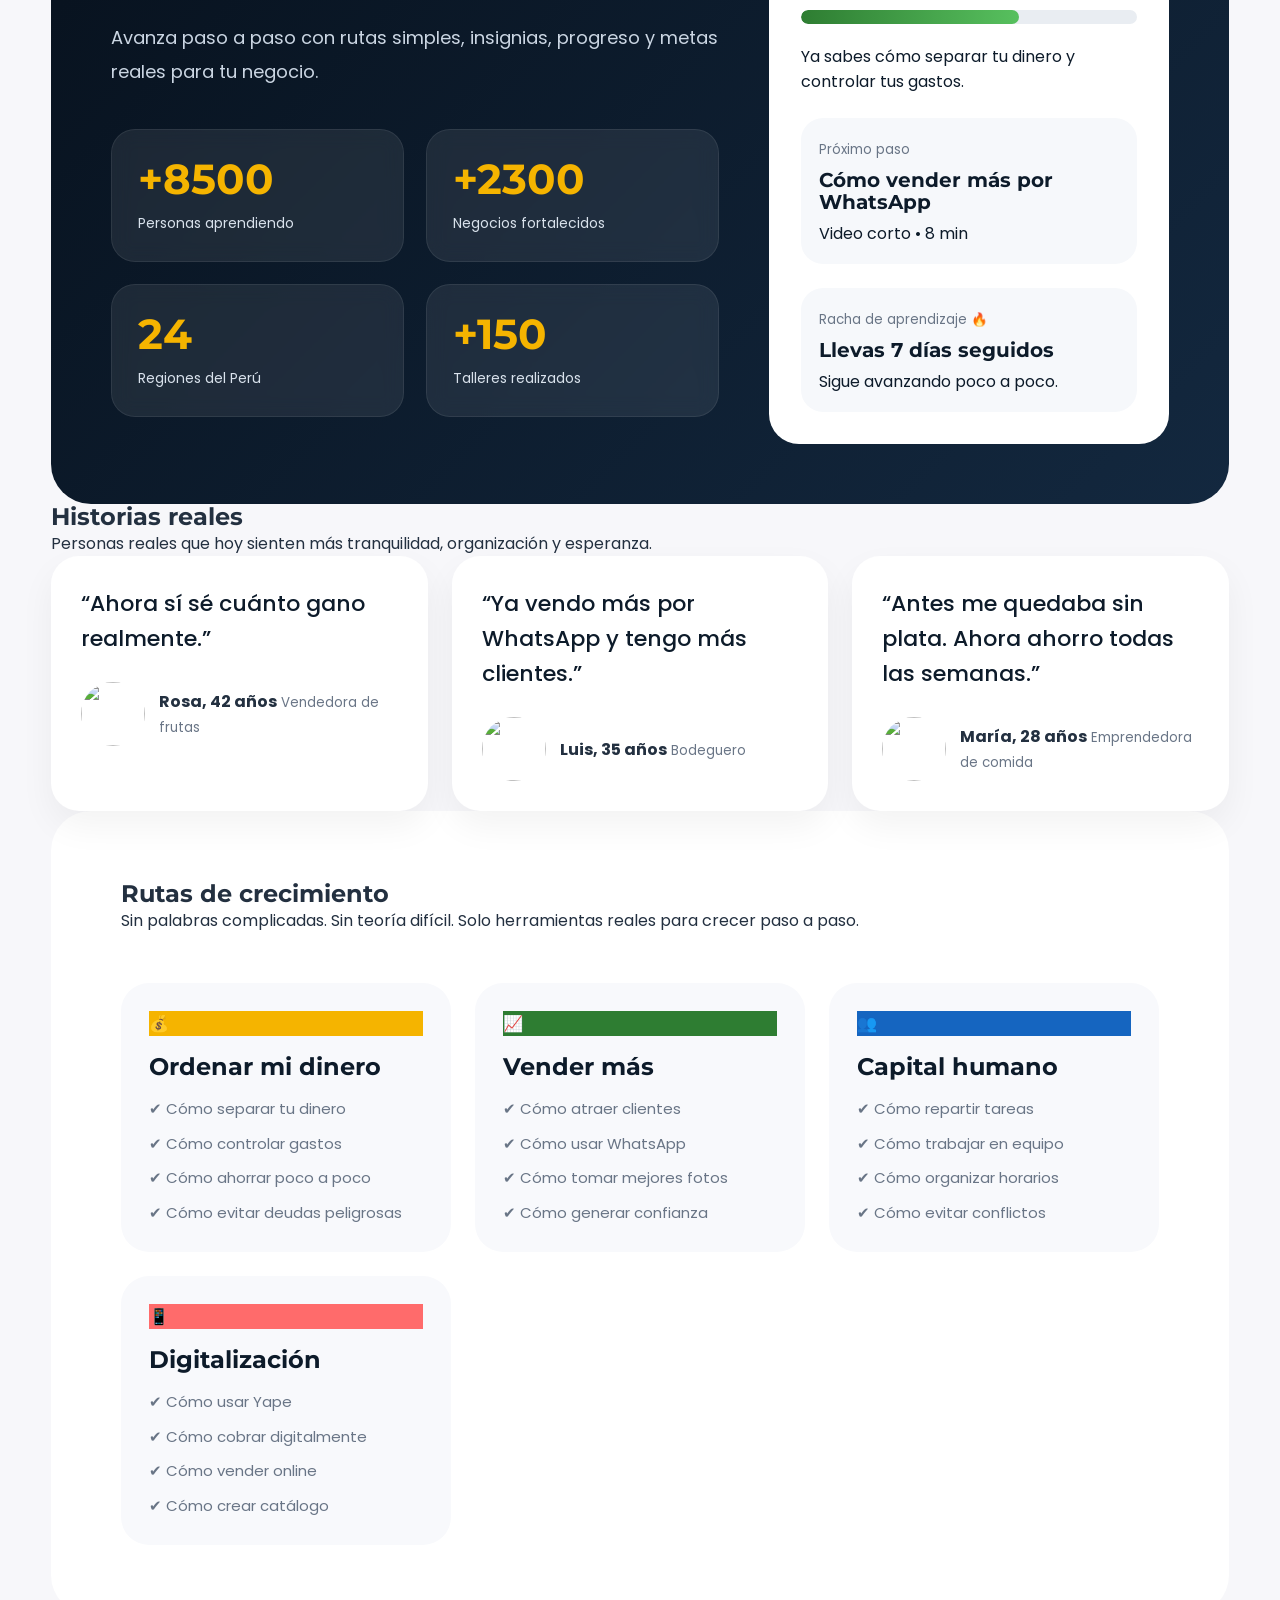
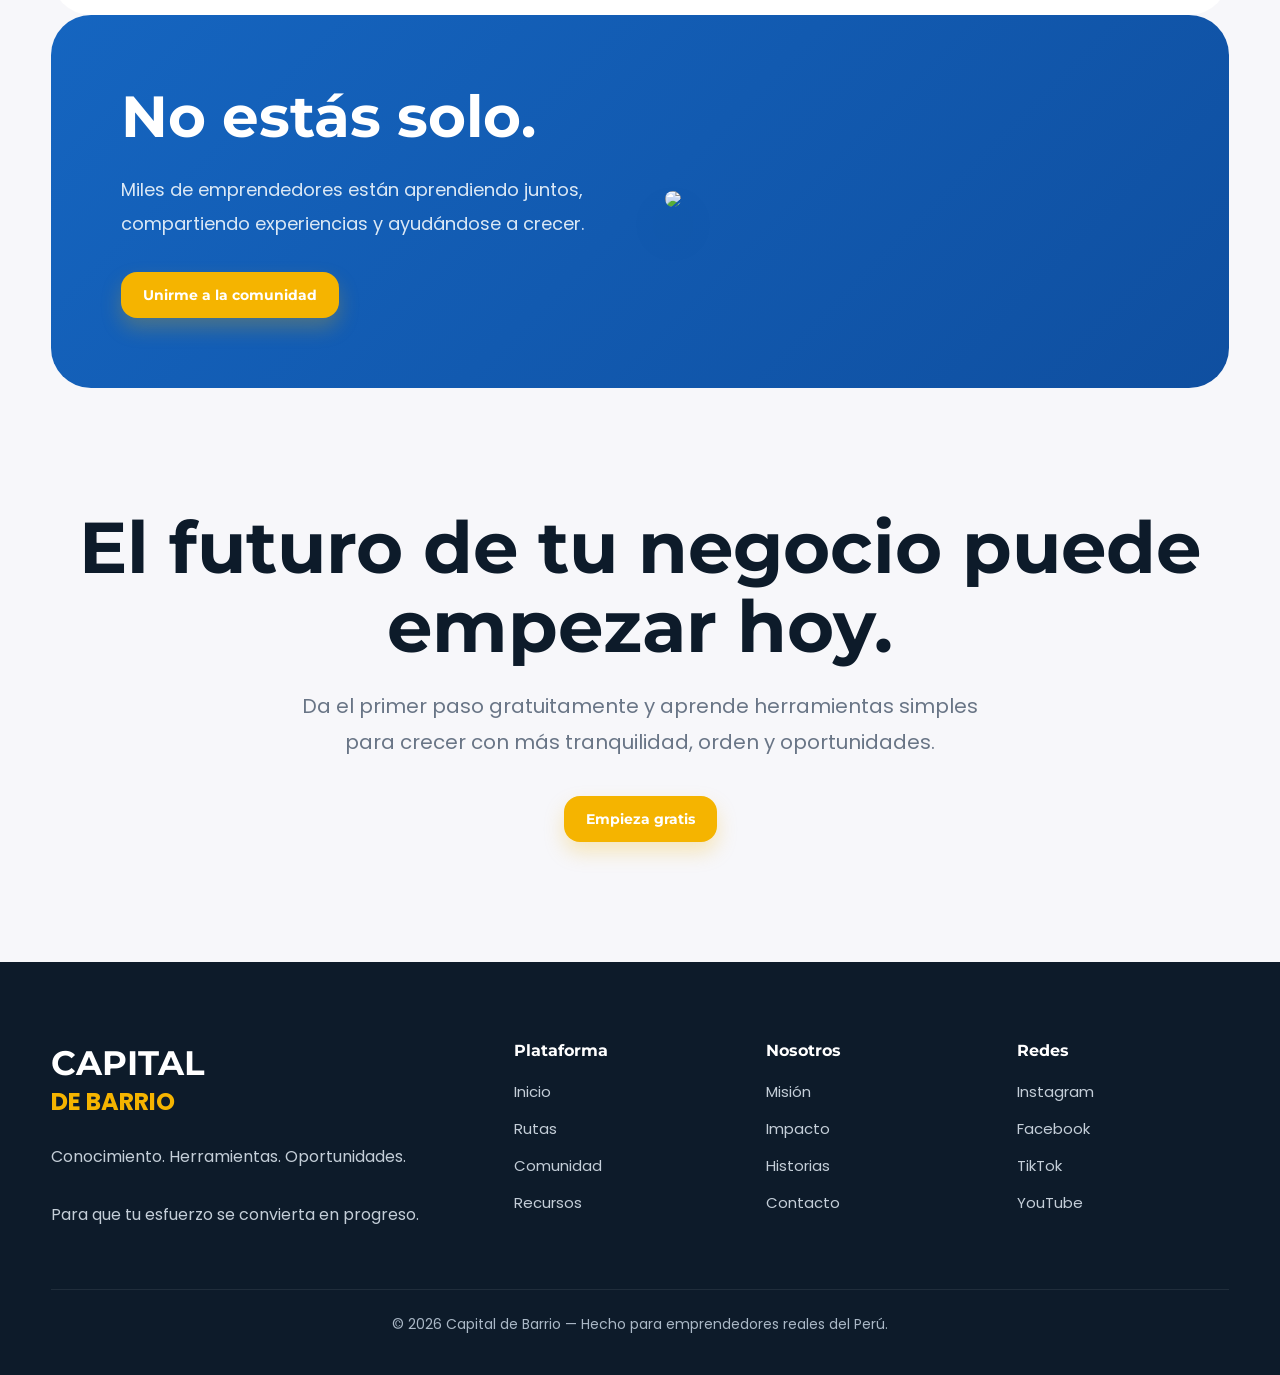
==== commit 5176d760: "nuevas rutas" ====
--- a/index.html
+++ b/index.html
@@ -331,84 +331,194 @@
       margin-top:24px;
     }
 
-    /* ROUTES */
-
-    .section{
-      padding:90px 0;
-    }
-
-    .section-title{
-      text-align:center;
-      margin-bottom:60px;
-    }
-
-    .section-title h2{
-      font-size:54px;
-      color:var(--dark);
-      margin-bottom:16px;
-    }
-
-    .section-title p{
-      color:var(--gray);
-      font-size:18px;
-      max-width:720px;
-      margin:auto;
-      line-height:1.8;
-    }
-
-    .routes-grid{
-      display:grid;
-      grid-template-columns:repeat(auto-fit,minmax(240px,1fr));
-      gap:26px;
-    }
-
-    .route-card{
-      background:white;
-      border-radius:30px;
-      overflow:hidden;
-      box-shadow:0 20px 40px rgba(0,0,0,.05);
-      transition:.35s;
-    }
-
-    .route-card:hover{
-      transform:translateY(-10px);
-    }
-
-    .route-card img{
-      width:100%;
-      height:220px;
-      object-fit:cover;
-    }
-
-    .route-content{
-      padding:26px;
-    }
-
-    .route-icon{
-      width:58px;
-      height:58px;
-      border-radius:18px;
-      display:flex;
-      align-items:center;
-      justify-content:center;
-      margin-bottom:18px;
-      color:white;
-      font-size:24px;
-      font-weight:700;
-    }
-
-    .route-content h3{
-      margin-bottom:14px;
-      font-size:24px;
-      color:var(--dark);
-    }
-
-    .route-content p{
-      color:var(--gray);
-      line-height:1.7;
-      margin-bottom:24px;
-      font-size:15px;
-    }
+/* ========================= */
+/* NUEVAS RUTAS HUMANAS */
+/* ========================= */
+
+.human-routes{
+  background:#fff;
+}
+
+.mini-tag{
+  display:inline-block;
+  background:#eef4ff;
+  color:var(--blue);
+  padding:10px 18px;
+  border-radius:100px;
+  font-size:14px;
+  font-weight:600;
+  margin-bottom:22px;
+}
+
+.human-routes-grid{
+  display:grid;
+  grid-template-columns:repeat(auto-fit,minmax(300px,1fr));
+  gap:30px;
+}
+
+.human-route-card{
+  background:white;
+  border-radius:34px;
+  overflow:hidden;
+  box-shadow:0 20px 45px rgba(0,0,0,.06);
+  transition:.35s;
+}
+
+.human-route-card:hover{
+  transform:translateY(-10px);
+}
+
+.human-image{
+  position:relative;
+}
+
+.human-image img{
+  width:100%;
+  height:280px;
+  object-fit:cover;
+}
+
+.human-badge{
+  position:absolute;
+  left:20px;
+  bottom:20px;
+  padding:12px 18px;
+  border-radius:100px;
+  color:white;
+  font-weight:700;
+  font-size:14px;
+  backdrop-filter:blur(10px);
+}
+
+.green-badge{
+  background:rgba(46,125,50,.95);
+}
+
+.yellow-badge{
+  background:rgba(245,180,0,.95);
+}
+
+.coral-badge{
+  background:rgba(255,107,107,.95);
+}
+
+.blue-badge{
+  background:rgba(21,101,192,.95);
+}
+
+.human-content{
+  padding:32px;
+}
+
+.human-content h3{
+  font-size:30px;
+  margin-bottom:18px;
+  color:var(--dark);
+}
+
+.human-content p{
+  color:var(--gray);
+  line-height:1.8;
+  margin-bottom:24px;
+}
+
+.learn-list{
+  display:flex;
+  flex-direction:column;
+  gap:12px;
+  margin-bottom:28px;
+}
+
+.learn-list span{
+  background:#f7f9fc;
+  padding:14px 16px;
+  border-radius:16px;
+  color:var(--text);
+  font-size:14px;
+}
+
+/* ========================= */
+/* OPORTUNIDADES */
+/* ========================= */
+
+.opportunities-section{
+  background:var(--light);
+}
+
+.opportunities-box{
+  background:linear-gradient(135deg,#08111f,#10243c);
+  border-radius:40px;
+  padding:80px 50px;
+  overflow:hidden;
+  position:relative;
+}
+
+.light-title h2{
+  color:white;
+}
+
+.light-title p{
+  color:#c8d4e1;
+}
+
+.dark-mini{
+  background:rgba(255,255,255,.08);
+  color:white;
+}
+
+.opportunities-grid{
+  margin-top:60px;
+  display:grid;
+  grid-template-columns:repeat(auto-fit,minmax(240px,1fr));
+  gap:24px;
+}
+
+.op-card{
+  background:rgba(255,255,255,.08);
+  border:1px solid rgba(255,255,255,.06);
+  border-radius:28px;
+  padding:34px 28px;
+  backdrop-filter:blur(12px);
+}
+
+.op-number{
+  width:64px;
+  height:64px;
+  border-radius:20px;
+  background:var(--yellow);
+  color:white;
+  display:flex;
+  align-items:center;
+  justify-content:center;
+  font-size:28px;
+  font-family:'Montserrat';
+  font-weight:800;
+  margin-bottom:24px;
+}
+
+.op-card h3{
+  color:white;
+  font-size:24px;
+  margin-bottom:16px;
+}
+
+.op-card p{
+  color:#d3dce7;
+  line-height:1.8;
+  font-size:15px;
+}
+
+@media(max-width:768px){
+
+  .human-content h3{
+    font-size:24px;
+  }
+
+  .opportunities-box{
+    padding:50px 24px;
+  }
+
+}
 
     /* GAMIFICATION */
 
@@ -938,101 +1048,283 @@
 
   </section>
 
-  <!-- RUTAS -->
-
-  <section class="section">
-
-    <div class="container">
-
-      <div class="section-title">
-
-        <h2>¿Qué quieres lograr hoy?</h2>
+ <!-- ========================= -->
+<!-- NUEVA SECCIÓN RUTAS HUMANAS -->
+<!-- REEMPLAZA TU SECTION "RUTAS" -->
+<!-- ========================= -->
+
+<section class="section human-routes">
+
+  <div class="container">
+
+    <div class="section-title">
+
+      <span class="mini-tag">
+        Hecho para emprendedores reales
+      </span>
+
+      <h2>¿Cuál se parece más a ti?</h2>
+
+      <p>
+        Cada ruta fue creada pensando en personas reales del Perú.
+        Aprende con ejemplos simples, herramientas útiles y contenido pensado para tu día a día.
+      </p>
+
+    </div>
+
+    <div class="human-routes-grid">
+
+      <!-- CARD 1 -->
+
+      <div class="human-route-card">
+
+        <div class="human-image">
+
+          <img src="https://images.unsplash.com/photo-1556740749-887f6717d7e4?q=80&w=1200&auto=format&fit=crop" alt="Negocio de comida">
+
+          <div class="human-badge green-badge">
+            🍲 Negocios de comida
+          </div>
+
+        </div>
+
+        <div class="human-content">
+
+          <h3>Negocios que alimentan familias</h3>
+
+          <p>
+            Para personas que venden comida, desayuno, menú o trabajan cada día para que su negocio siga creciendo.
+          </p>
+
+          <div class="learn-list">
+
+            <span>✔ Cómo vender más</span>
+            <span>✔ Cómo evitar pérdidas</span>
+            <span>✔ Cómo organizar ganancias</span>
+            <span>✔ Cómo ahorrar poco a poco</span>
+
+          </div>
+
+          <button class="btn btn-primary">
+            Ver ruta
+          </button>
+
+        </div>
+
+      </div>
+
+      <!-- CARD 2 -->
+
+      <div class="human-route-card">
+
+        <div class="human-image">
+
+          <img src="https://images.unsplash.com/photo-1520607162513-77705c0f0d4a?q=80&w=1200&auto=format&fit=crop" alt="Ventas">
+
+          <div class="human-badge yellow-badge">
+            🛍️ Ventas diarias
+          </div>
+
+        </div>
+
+        <div class="human-content">
+
+          <h3>Emprendedores que venden todos los días</h3>
+
+          <p>
+            Para vendedores ambulantes, pequeños comercios y negocios que quieren crecer con más orden.
+          </p>
+
+          <div class="learn-list">
+
+            <span>✔ Cómo atraer clientes</span>
+            <span>✔ Cómo usar WhatsApp</span>
+            <span>✔ Cómo poner precios</span>
+            <span>✔ Cómo mejorar ventas</span>
+
+          </div>
+
+          <button class="btn btn-primary">
+            Ver ruta
+          </button>
+
+        </div>
+
+      </div>
+
+      <!-- CARD 3 -->
+
+      <div class="human-route-card">
+
+        <div class="human-image">
+
+          <img src="https://images.unsplash.com/photo-1494790108377-be9c29b29330?q=80&w=1200&auto=format&fit=crop" alt="Mujeres emprendedoras">
+
+          <div class="human-badge coral-badge">
+            👩‍👧 Mujeres emprendedoras
+          </div>
+
+        </div>
+
+        <div class="human-content">
+
+          <h3>Mujeres que construyen futuro</h3>
+
+          <p>
+            Herramientas simples para mujeres emprendedoras que quieren hacer crecer su hogar y su negocio.
+          </p>
+
+          <div class="learn-list">
+
+            <span>✔ Organización del tiempo</span>
+            <span>✔ Ventas digitales</span>
+            <span>✔ Ahorro simple</span>
+            <span>✔ Crecimiento personal</span>
+
+          </div>
+
+          <button class="btn btn-primary">
+            Ver ruta
+          </button>
+
+        </div>
+
+      </div>
+
+      <!-- CARD 4 -->
+
+      <div class="human-route-card">
+
+        <div class="human-image">
+
+          <img src="https://images.unsplash.com/photo-1521791136064-7986c2920216?q=80&w=1200&auto=format&fit=crop" alt="Negocios familiares">
+
+          <div class="human-badge blue-badge">
+            🛠️ Negocios familiares
+          </div>
+
+        </div>
+
+        <div class="human-content">
+
+          <h3>Negocios que empezaron con esfuerzo</h3>
+
+          <p>
+            Para talleres, técnicos y negocios familiares que quieren dar el siguiente paso.
+          </p>
+
+          <div class="learn-list">
+
+            <span>✔ Organización del negocio</span>
+            <span>✔ Atención al cliente</span>
+            <span>✔ Trabajo en equipo</span>
+            <span>✔ Crecimiento responsable</span>
+
+          </div>
+
+          <button class="btn btn-primary">
+            Ver ruta
+          </button>
+
+        </div>
+
+      </div>
+
+    </div>
+
+  </div>
+
+</section>
+
+<!-- ========================= -->
+<!-- NUEVA SECCIÓN OPORTUNIDADES -->
+<!-- AGREGAR DEBAJO DE GAMIFICATION -->
+<!-- ========================= -->
+
+<section class="section opportunities-section">
+
+  <div class="container">
+
+    <div class="opportunities-box">
+
+      <div class="section-title light-title">
+
+        <span class="mini-tag dark-mini">
+          Tu progreso importa
+        </span>
+
+        <h2>Tu avance abre nuevas oportunidades</h2>
 
         <p>
-          Elige una ruta y aprende paso a paso con contenido fácil, humano y pensado para emprendedores reales.
+          Capital de Barrio no solo te ayuda a aprender.
+          Te acompaña en tu crecimiento para prepararte para nuevas oportunidades.
         </p>
 
       </div>
 
-      <div class="routes-grid">
-
-        <div class="route-card">
-
-          <img src="https://images.unsplash.com/photo-1520607162513-77705c0f0d4a?q=80&w=1200&auto=format&fit=crop">
-
-          <div class="route-content">
-
-            <div class="route-icon green">↗</div>
-
-            <h3>Quiero vender más</h3>
-
-            <p>
-              Aprende a atraer clientes y mejorar tus ventas sin complicarte.
-            </p>
-
-            <button class="btn btn-primary">Ver ruta</button>
-
-          </div>
-
-        </div>
-
-        <div class="route-card">
-
-          <img src="https://images.unsplash.com/photo-1556740749-887f6717d7e4?q=80&w=1200&auto=format&fit=crop">
-
-          <div class="route-content">
-
-            <div class="route-icon yellow">$</div>
-
-            <h3>Ordenar mi dinero</h3>
-
-            <p>
-              Aprende a controlar tus gastos y dejar de quedarte sin plata.
-            </p>
-
-            <button class="btn btn-primary">Ver ruta</button>
-
-          </div>
-
-        </div>
-
-        <div class="route-card">
-
-          <img src="https://images.unsplash.com/photo-1521737604893-d14cc237f11d?q=80&w=1200&auto=format&fit=crop">
-
-          <div class="route-content">
-
-            <div class="route-icon coral">♥</div>
-
-            <h3>Ahorrar e invertir</h3>
-
-            <p>
-              Empieza a construir estabilidad poco a poco y sin miedo.
-            </p>
-
-            <button class="btn btn-primary">Ver ruta</button>
-
-          </div>
-
-        </div>
-
-        <div class="route-card">
-
-          <img src="https://images.unsplash.com/photo-1522202176988-66273c2fd55f?q=80&w=1200&auto=format&fit=crop">
-
-          <div class="route-content">
-
-            <div class="route-icon blue">👥</div>
-
-            <h3>Crecer con mi equipo</h3>
-
-            <p>
-              Organiza tareas y mejora el trabajo de tu negocio familiar.
-            </p>
-
-            <button class="btn btn-primary">Ver ruta</button>
-
-          </div>
+      <div class="opportunities-grid">
+
+        <!-- STEP -->
+
+        <div class="op-card">
+
+          <div class="op-number">
+            1
+          </div>
+
+          <h3>Aprende paso a paso</h3>
+
+          <p>
+            Videos simples y herramientas prácticas para tu negocio y tu día a día.
+          </p>
+
+        </div>
+
+        <!-- STEP -->
+
+        <div class="op-card">
+
+          <div class="op-number">
+            2
+          </div>
+
+          <h3>Participa en talleres</h3>
+
+          <p>
+            Conoce otros emprendedores y sigue creciendo acompañado.
+          </p>
+
+        </div>
+
+        <!-- STEP -->
+
+        <div class="op-card">
+
+          <div class="op-number">
+            3
+          </div>
+
+          <h3>Construye tu progreso</h3>
+
+          <p>
+            Tu constancia y avance desbloquean nuevas herramientas y beneficios.
+          </p>
+
+        </div>
+
+        <!-- STEP -->
+
+        <div class="op-card">
+
+          <div class="op-number">
+            4
+          </div>
+
+          <h3>Prepárate para crecer más</h3>
+
+          <p>
+            A medida que avances podrás prepararte para futuras oportunidades de financiamiento.
+          </p>
 
         </div>
 
@@ -1040,7 +1332,9 @@
 
     </div>
 
-  </section>
+  </div>
+
+</section>
 
   <!-- GAMIFICATION -->
 
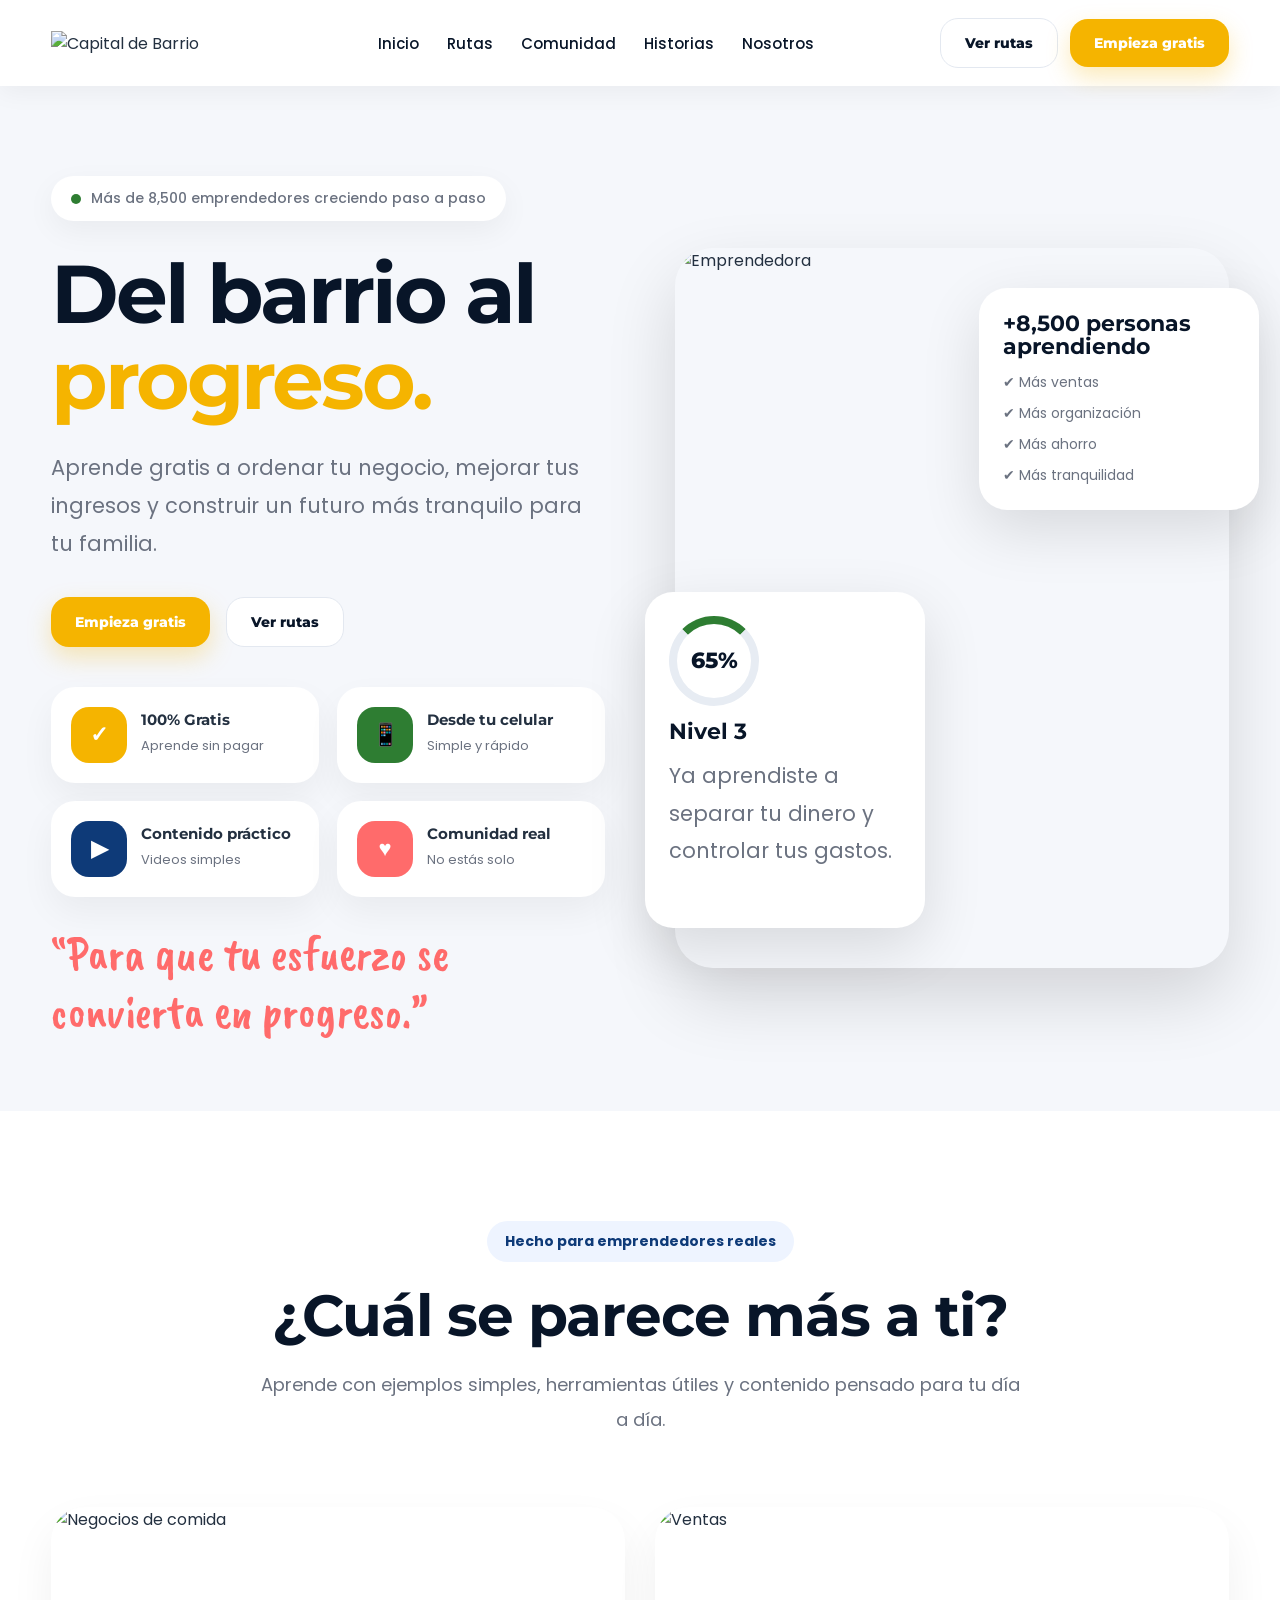
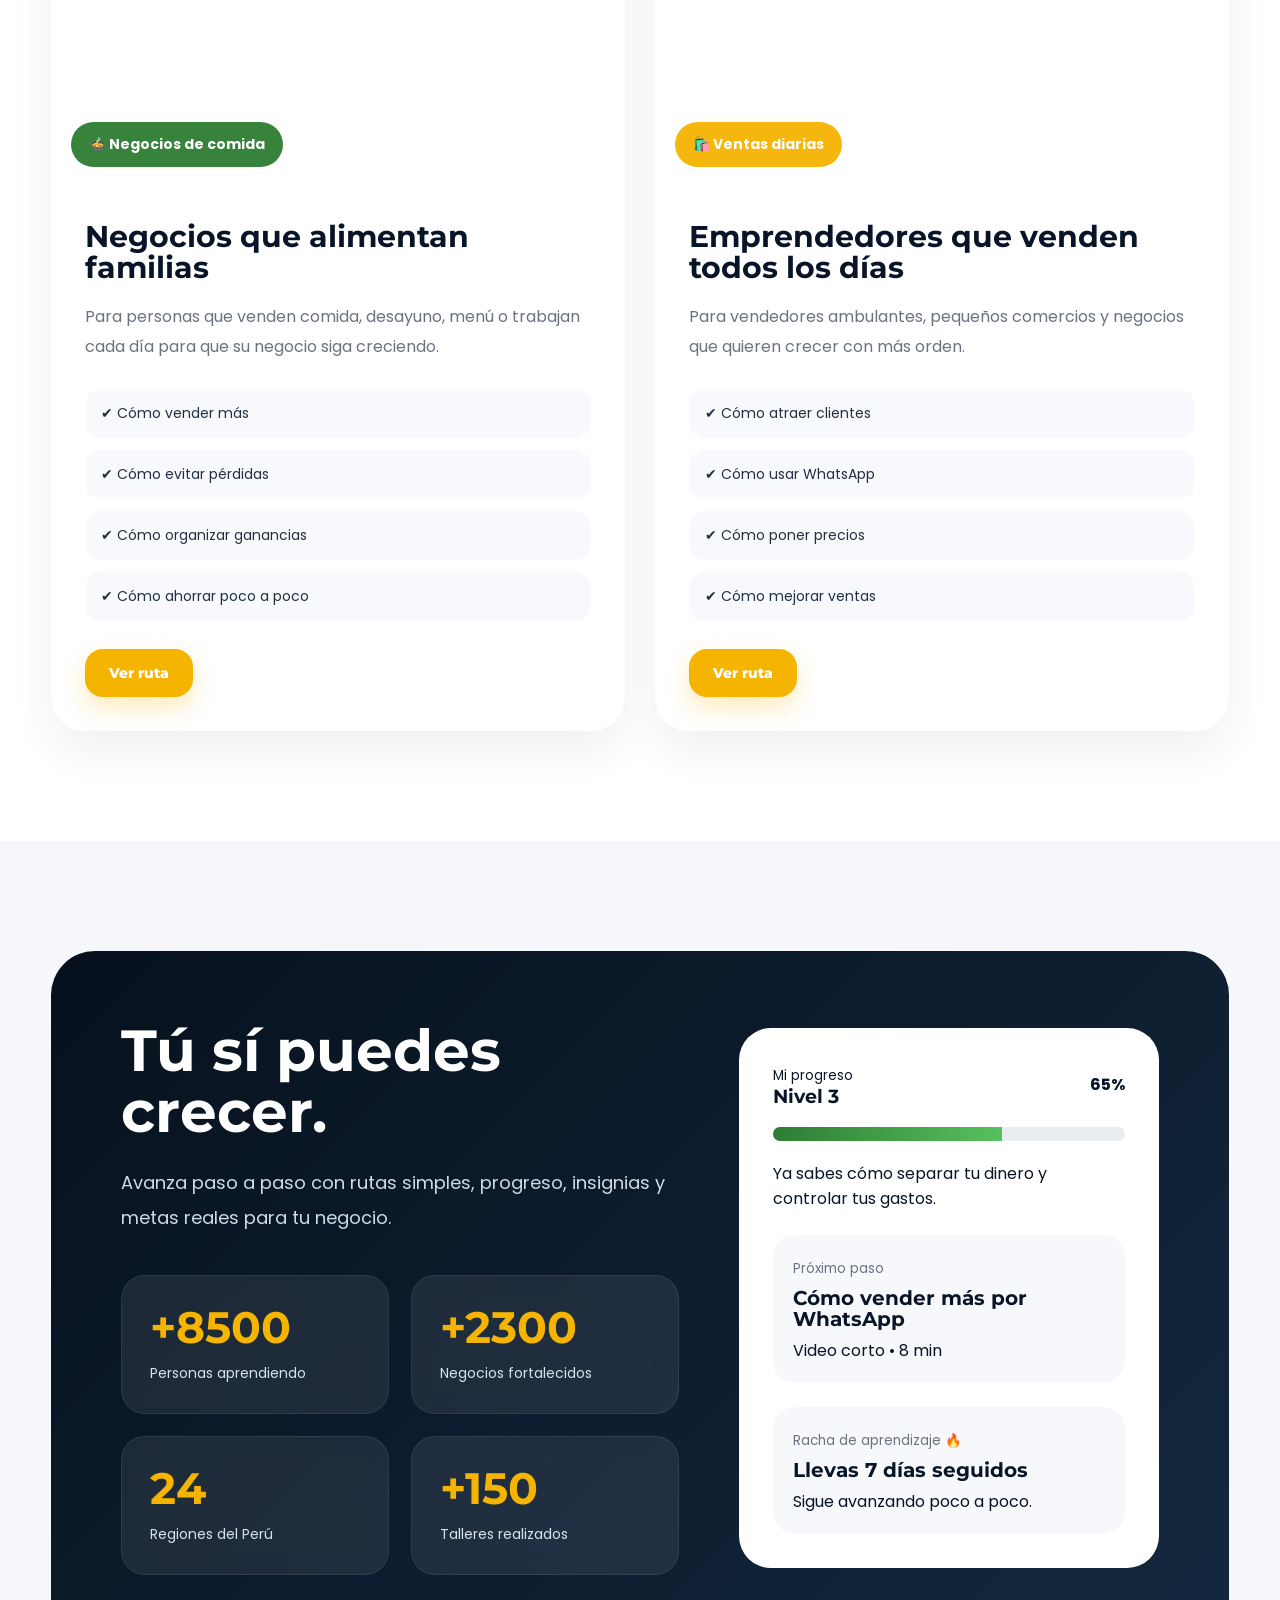
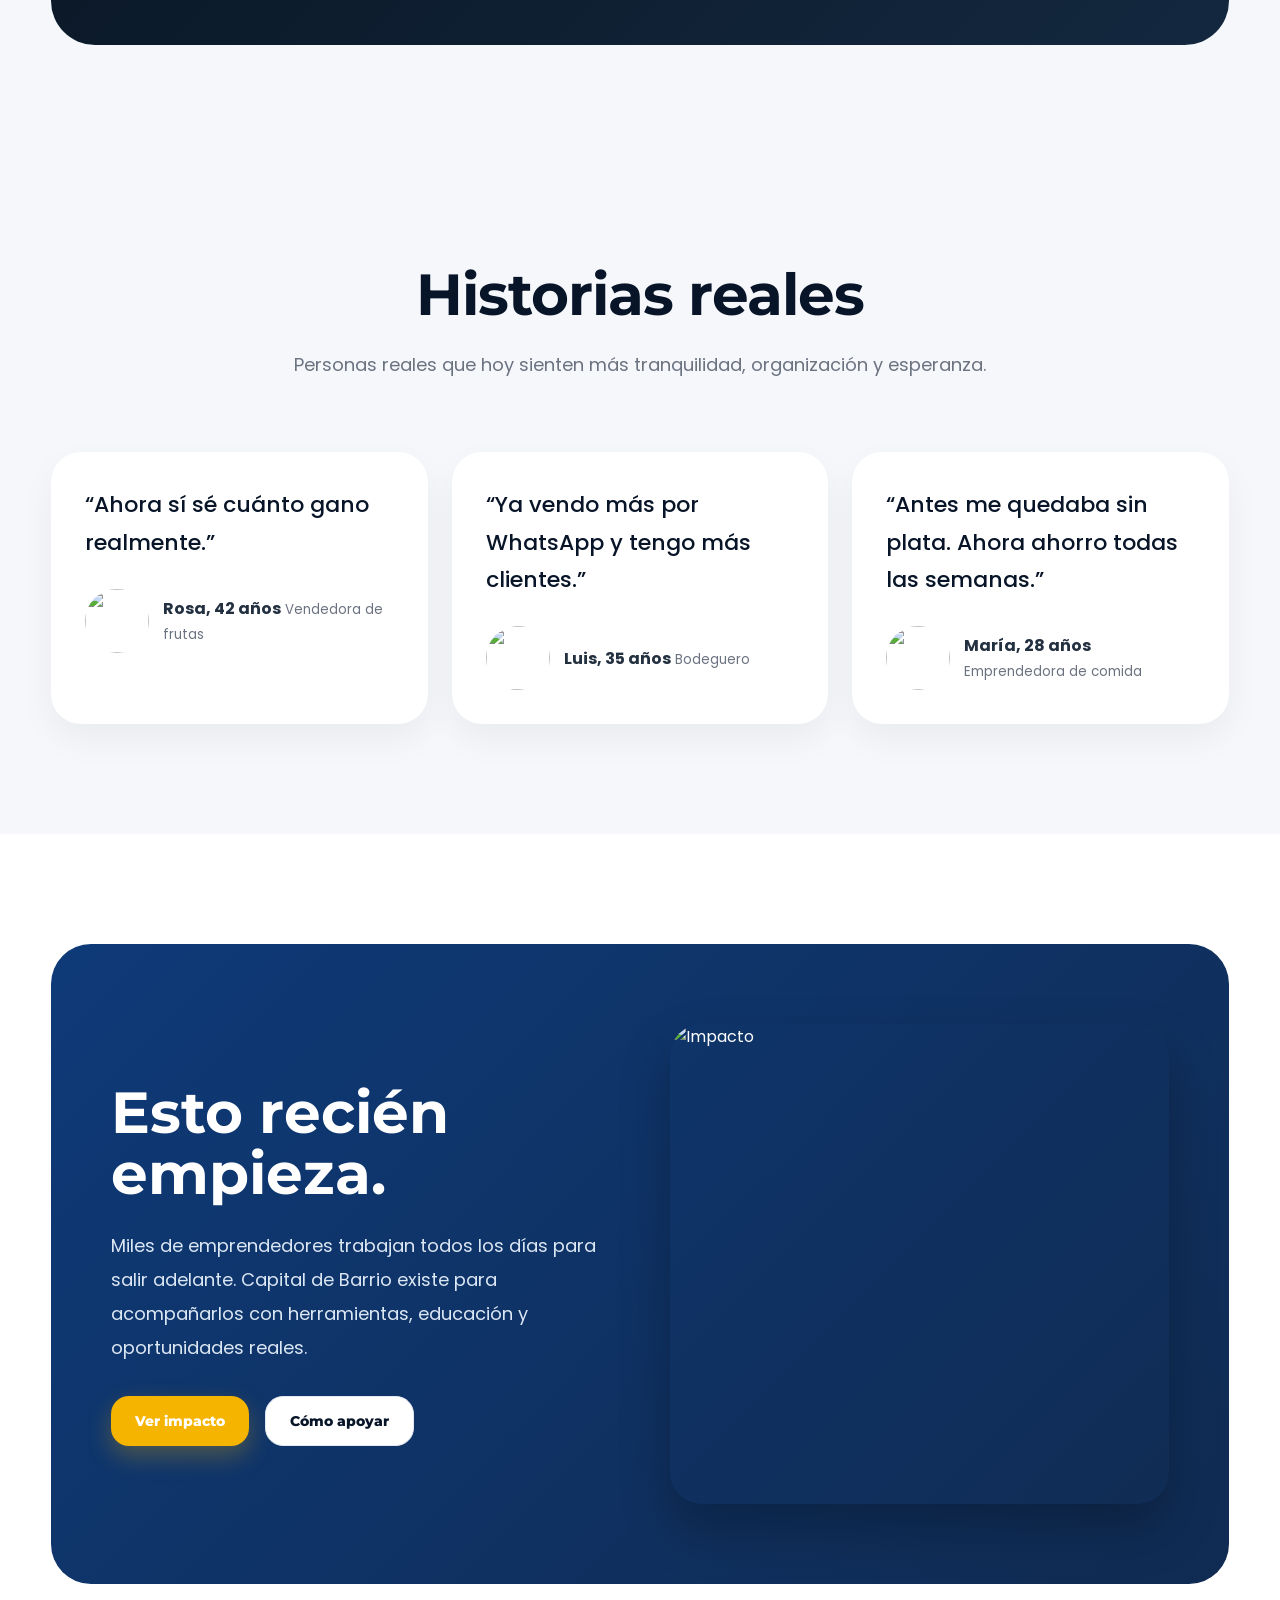
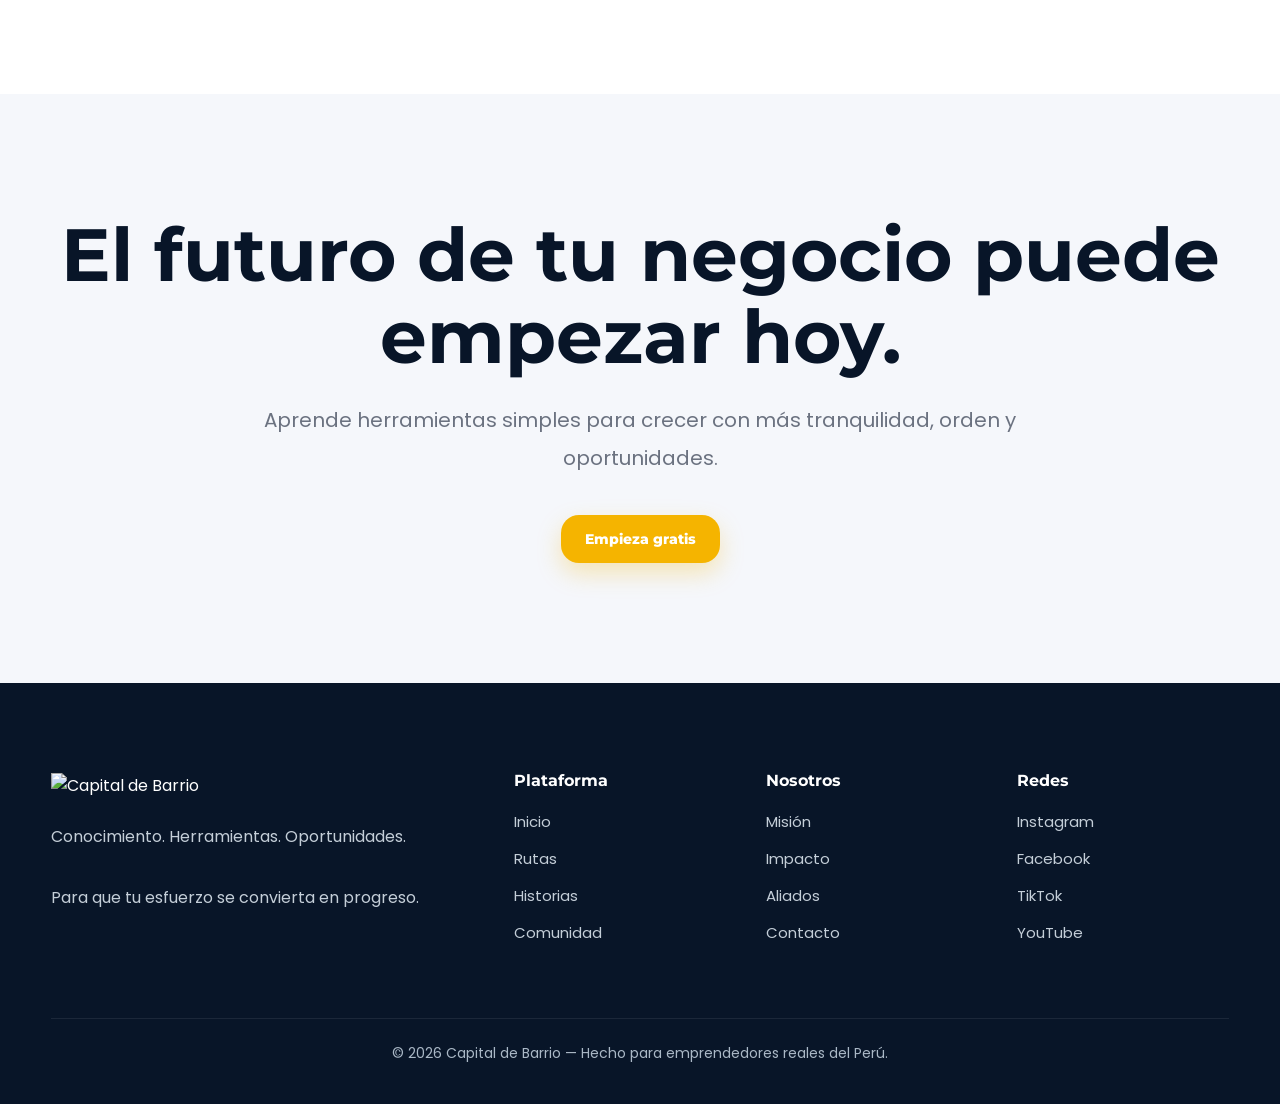
==== commit d027043f: "Update index.html" ====
--- a/index.html
+++ b/index.html
@@ -5,11 +5,11 @@
   <meta name="viewport" content="width=device-width, initial-scale=1.0"/>
   <title>Capital de Barrio</title>
 
-  <!-- Google Fonts -->
+  <!-- GOOGLE FONTS -->
   <link rel="preconnect" href="https://fonts.googleapis.com">
   <link rel="preconnect" href="https://fonts.gstatic.com" crossorigin>
 
-  <link href="https://fonts.googleapis.com/css2?family=Montserrat:wght@500;600;700;800&family=Poppins:wght@300;400;500;600&family=Caveat+Brush&display=swap" rel="stylesheet">
+  <link href="https://fonts.googleapis.com/css2?family=Montserrat:wght@500;600;700;800;900&family=Poppins:wght@300;400;500;600&family=Caveat+Brush&display=swap" rel="stylesheet">
 
   <style>
 
@@ -20,15 +20,15 @@
     }
 
     :root{
-      --dark:#0D1B2A;
-      --blue:#1565C0;
+      --dark:#081528;
+      --blue:#0E3A78;
       --yellow:#F5B400;
       --green:#2E7D32;
       --coral:#FF6B6B;
-      --light:#F7F7FA;
+      --light:#F5F7FB;
       --white:#ffffff;
       --text:#233040;
-      --gray:#697586;
+      --gray:#6B7280;
     }
 
     html{
@@ -36,19 +36,24 @@
     }
 
     body{
-      font-family:'Poppins', sans-serif;
+      font-family:'Poppins',sans-serif;
       background:var(--light);
       color:var(--text);
       overflow-x:hidden;
     }
 
     h1,h2,h3,h4,h5{
-      font-family:'Montserrat', sans-serif;
-      line-height:1.1;
+      font-family:'Montserrat',sans-serif;
+      line-height:1.05;
     }
 
     a{
       text-decoration:none;
+    }
+
+    img{
+      max-width:100%;
+      display:block;
     }
 
     .container{
@@ -56,14 +61,41 @@
       margin:auto;
     }
 
+    .section{
+      padding:110px 0;
+    }
+
+    .section-title{
+      text-align:center;
+      margin-bottom:70px;
+    }
+
+    .section-title h2{
+      font-size:58px;
+      color:var(--dark);
+      margin-bottom:22px;
+      letter-spacing:-1px;
+    }
+
+    .section-title p{
+      max-width:760px;
+      margin:auto;
+      color:var(--gray);
+      line-height:1.9;
+      font-size:18px;
+    }
+
+    /* ========================= */
     /* NAVBAR */
+    /* ========================= */
 
     .navbar{
       position:sticky;
       top:0;
       z-index:999;
-      background:white;
-      box-shadow:0 4px 20px rgba(0,0,0,.05);
+      background:rgba(255,255,255,.95);
+      backdrop-filter:blur(10px);
+      box-shadow:0 6px 24px rgba(0,0,0,.05);
       padding:18px 0;
     }
 
@@ -77,50 +109,33 @@
     .logo{
       display:flex;
       align-items:center;
-      gap:12px;
-    }
-
-    .logo-circle{
-      width:52px;
-      height:52px;
-      border-radius:18px;
-      background:linear-gradient(135deg,var(--dark),var(--blue));
+      gap:16px;
+    }
+
+    /* ========================= */
+    /* REEMPLAZA TU LOGO AQUÍ */
+    /* ========================= */
+
+    .logo img{
+      width:200px;
+      object-fit:contain;
+    }
+
+    .nav-links{
       display:flex;
       align-items:center;
-      justify-content:center;
-      color:white;
-      font-size:24px;
-      font-weight:bold;
-    }
-
-    .logo-text{
-      display:flex;
-      flex-direction:column;
-      line-height:1;
-    }
-
-    .logo-text strong{
-      font-family:'Montserrat';
-      font-size:22px;
-      color:var(--dark);
-    }
-
-    .logo-text span{
-      color:var(--yellow);
-      font-weight:700;
-      font-size:18px;
-    }
-
-    .nav-links{
-      display:flex;
       gap:28px;
-      align-items:center;
     }
 
     .nav-links a{
       color:var(--dark);
       font-weight:500;
       font-size:15px;
+      transition:.3s;
+    }
+
+    .nav-links a:hover{
+      color:var(--yellow);
     }
 
     .nav-actions{
@@ -131,43 +146,45 @@
 
     .btn{
       border:none;
-      border-radius:16px;
-      padding:14px 22px;
+      border-radius:18px;
+      padding:15px 24px;
       cursor:pointer;
       font-family:'Montserrat';
-      font-weight:700;
+      font-weight:800;
       transition:.3s;
       font-size:14px;
-    }
-
-    .btn-outline{
-      background:white;
-      border:1px solid #dfe3ea;
-      color:var(--dark);
     }
 
     .btn-primary{
       background:var(--yellow);
       color:white;
-      box-shadow:0 10px 20px rgba(245,180,0,.25);
+      box-shadow:0 10px 24px rgba(245,180,0,.28);
     }
 
     .btn-primary:hover{
-      transform:translateY(-2px);
-    }
-
+      transform:translateY(-3px);
+    }
+
+    .btn-outline{
+      background:white;
+      border:1px solid #e3e8f0;
+      color:var(--dark);
+    }
+
+    /* ========================= */
     /* HERO */
+    /* ========================= */
 
     .hero{
-      padding:80px 0 40px;
       position:relative;
       overflow:hidden;
+      padding:90px 0 70px;
     }
 
     .hero-grid{
       display:grid;
       grid-template-columns:1fr 1fr;
-      gap:60px;
+      gap:70px;
       align-items:center;
     }
 
@@ -177,25 +194,26 @@
       gap:10px;
       background:white;
       border-radius:100px;
-      padding:10px 18px;
-      box-shadow:0 8px 30px rgba(0,0,0,.06);
-      margin-bottom:28px;
+      padding:12px 20px;
+      box-shadow:0 10px 30px rgba(0,0,0,.05);
+      margin-bottom:30px;
       font-size:14px;
       color:var(--gray);
+      font-weight:500;
     }
 
     .tag-dot{
       width:10px;
       height:10px;
+      border-radius:50%;
       background:var(--green);
-      border-radius:50%;
     }
 
     .hero h1{
-      font-size:72px;
+      font-size:82px;
       color:var(--dark);
-      margin-bottom:24px;
-      letter-spacing:-2px;
+      margin-bottom:26px;
+      letter-spacing:-3px;
     }
 
     .hero h1 span{
@@ -203,18 +221,18 @@
     }
 
     .hero p{
-      font-size:20px;
+      font-size:21px;
       color:var(--gray);
-      line-height:1.7;
+      line-height:1.8;
       margin-bottom:34px;
-      max-width:580px;
+      max-width:600px;
     }
 
     .hero-actions{
       display:flex;
+      flex-wrap:wrap;
       gap:16px;
-      flex-wrap:wrap;
-      margin-bottom:36px;
+      margin-bottom:40px;
     }
 
     .hero-badges{
@@ -225,23 +243,23 @@
 
     .badge-card{
       background:white;
-      border-radius:22px;
-      padding:18px;
+      border-radius:24px;
+      padding:20px;
       display:flex;
       align-items:center;
       gap:14px;
-      box-shadow:0 10px 30px rgba(0,0,0,.05);
+      box-shadow:0 15px 35px rgba(0,0,0,.05);
     }
 
     .badge-icon{
-      width:52px;
-      height:52px;
+      width:56px;
+      height:56px;
       border-radius:18px;
       display:flex;
       align-items:center;
       justify-content:center;
+      color:white;
       font-size:22px;
-      color:white;
       font-weight:bold;
     }
 
@@ -252,7 +270,7 @@
 
     .badge-card h4{
       font-size:15px;
-      margin-bottom:4px;
+      margin-bottom:5px;
     }
 
     .badge-card span{
@@ -260,40 +278,48 @@
       font-size:13px;
     }
 
+    .handwriting{
+      font-family:'Caveat Brush';
+      font-size:46px;
+      color:var(--coral);
+      margin-top:28px;
+    }
+
     .hero-image{
       position:relative;
     }
 
     .hero-image img{
       width:100%;
-      border-radius:36px;
+      height:720px;
       object-fit:cover;
-      box-shadow:0 30px 60px rgba(0,0,0,.12);
+      border-radius:38px;
+      box-shadow:0 30px 70px rgba(0,0,0,.14);
     }
 
     .floating-card{
       position:absolute;
       background:white;
-      border-radius:24px;
-      padding:22px;
-      box-shadow:0 20px 50px rgba(0,0,0,.1);
-      max-width:270px;
+      border-radius:28px;
+      padding:24px;
+      box-shadow:0 20px 60px rgba(0,0,0,.12);
+      max-width:280px;
     }
 
     .floating-top{
-      top:30px;
-      right:-20px;
+      top:40px;
+      right:-30px;
     }
 
     .floating-bottom{
-      left:-20px;
-      bottom:20px;
+      left:-30px;
+      bottom:40px;
     }
 
     .floating-card h3{
+      font-size:22px;
+      margin-bottom:14px;
       color:var(--dark);
-      margin-bottom:12px;
-      font-size:20px;
     }
 
     .floating-card ul{
@@ -304,8 +330,8 @@
     }
 
     .floating-card li{
+      color:var(--gray);
       font-size:14px;
-      color:var(--gray);
     }
 
     .progress-circle{
@@ -317,234 +343,145 @@
       display:flex;
       align-items:center;
       justify-content:center;
-      font-family:'Montserrat';
-      font-size:20px;
+      font-size:22px;
       font-weight:800;
       color:var(--dark);
       margin-bottom:14px;
-    }
-
-    .handwriting{
-      font-family:'Caveat Brush';
-      font-size:42px;
-      color:var(--coral);
-      margin-top:24px;
-    }
-
-/* ========================= */
-/* NUEVAS RUTAS HUMANAS */
-/* ========================= */
-
-.human-routes{
-  background:#fff;
-}
-
-.mini-tag{
-  display:inline-block;
-  background:#eef4ff;
-  color:var(--blue);
-  padding:10px 18px;
-  border-radius:100px;
-  font-size:14px;
-  font-weight:600;
-  margin-bottom:22px;
-}
-
-.human-routes-grid{
-  display:grid;
-  grid-template-columns:repeat(auto-fit,minmax(300px,1fr));
-  gap:30px;
-}
-
-.human-route-card{
-  background:white;
-  border-radius:34px;
-  overflow:hidden;
-  box-shadow:0 20px 45px rgba(0,0,0,.06);
-  transition:.35s;
-}
-
-.human-route-card:hover{
-  transform:translateY(-10px);
-}
-
-.human-image{
-  position:relative;
-}
-
-.human-image img{
-  width:100%;
-  height:280px;
-  object-fit:cover;
-}
-
-.human-badge{
-  position:absolute;
-  left:20px;
-  bottom:20px;
-  padding:12px 18px;
-  border-radius:100px;
-  color:white;
-  font-weight:700;
-  font-size:14px;
-  backdrop-filter:blur(10px);
-}
-
-.green-badge{
-  background:rgba(46,125,50,.95);
-}
-
-.yellow-badge{
-  background:rgba(245,180,0,.95);
-}
-
-.coral-badge{
-  background:rgba(255,107,107,.95);
-}
-
-.blue-badge{
-  background:rgba(21,101,192,.95);
-}
-
-.human-content{
-  padding:32px;
-}
-
-.human-content h3{
-  font-size:30px;
-  margin-bottom:18px;
-  color:var(--dark);
-}
-
-.human-content p{
-  color:var(--gray);
-  line-height:1.8;
-  margin-bottom:24px;
-}
-
-.learn-list{
-  display:flex;
-  flex-direction:column;
-  gap:12px;
-  margin-bottom:28px;
-}
-
-.learn-list span{
-  background:#f7f9fc;
-  padding:14px 16px;
-  border-radius:16px;
-  color:var(--text);
-  font-size:14px;
-}
-
-/* ========================= */
-/* OPORTUNIDADES */
-/* ========================= */
-
-.opportunities-section{
-  background:var(--light);
-}
-
-.opportunities-box{
-  background:linear-gradient(135deg,#08111f,#10243c);
-  border-radius:40px;
-  padding:80px 50px;
-  overflow:hidden;
-  position:relative;
-}
-
-.light-title h2{
-  color:white;
-}
-
-.light-title p{
-  color:#c8d4e1;
-}
-
-.dark-mini{
-  background:rgba(255,255,255,.08);
-  color:white;
-}
-
-.opportunities-grid{
-  margin-top:60px;
-  display:grid;
-  grid-template-columns:repeat(auto-fit,minmax(240px,1fr));
-  gap:24px;
-}
-
-.op-card{
-  background:rgba(255,255,255,.08);
-  border:1px solid rgba(255,255,255,.06);
-  border-radius:28px;
-  padding:34px 28px;
-  backdrop-filter:blur(12px);
-}
-
-.op-number{
-  width:64px;
-  height:64px;
-  border-radius:20px;
-  background:var(--yellow);
-  color:white;
-  display:flex;
-  align-items:center;
-  justify-content:center;
-  font-size:28px;
-  font-family:'Montserrat';
-  font-weight:800;
-  margin-bottom:24px;
-}
-
-.op-card h3{
-  color:white;
-  font-size:24px;
-  margin-bottom:16px;
-}
-
-.op-card p{
-  color:#d3dce7;
-  line-height:1.8;
-  font-size:15px;
-}
-
-@media(max-width:768px){
-
-  .human-content h3{
-    font-size:24px;
-  }
-
-  .opportunities-box{
-    padding:50px 24px;
-  }
-
-}
-
+      font-family:'Montserrat';
+    }
+
+    /* ========================= */
+    /* RUTAS */
+    /* ========================= */
+
+    .human-routes{
+      background:white;
+    }
+
+    .mini-tag{
+      display:inline-block;
+      background:#eef4ff;
+      color:var(--blue);
+      padding:10px 18px;
+      border-radius:100px;
+      font-size:14px;
+      font-weight:700;
+      margin-bottom:24px;
+    }
+
+    .human-routes-grid{
+      display:grid;
+      grid-template-columns:repeat(auto-fit,minmax(300px,1fr));
+      gap:30px;
+    }
+
+    .human-route-card{
+      background:white;
+      border-radius:34px;
+      overflow:hidden;
+      box-shadow:0 20px 45px rgba(0,0,0,.06);
+      transition:.35s;
+    }
+
+    .human-route-card:hover{
+      transform:translateY(-10px);
+    }
+
+    .human-image{
+      position:relative;
+    }
+
+    .human-image img{
+      width:100%;
+      height:280px;
+      object-fit:cover;
+    }
+
+    .human-badge{
+      position:absolute;
+      left:20px;
+      bottom:20px;
+      padding:12px 18px;
+      border-radius:100px;
+      color:white;
+      font-weight:700;
+      font-size:14px;
+      backdrop-filter:blur(10px);
+    }
+
+    .green-badge{
+      background:rgba(46,125,50,.95);
+    }
+
+    .yellow-badge{
+      background:rgba(245,180,0,.95);
+    }
+
+    .coral-badge{
+      background:rgba(255,107,107,.95);
+    }
+
+    .blue-badge{
+      background:rgba(14,58,120,.95);
+    }
+
+    .human-content{
+      padding:34px;
+    }
+
+    .human-content h3{
+      font-size:30px;
+      margin-bottom:18px;
+      color:var(--dark);
+    }
+
+    .human-content p{
+      color:var(--gray);
+      line-height:1.9;
+      margin-bottom:26px;
+    }
+
+    .learn-list{
+      display:flex;
+      flex-direction:column;
+      gap:12px;
+      margin-bottom:28px;
+    }
+
+    .learn-list span{
+      background:#f7f9fc;
+      padding:14px 16px;
+      border-radius:16px;
+      color:var(--text);
+      font-size:14px;
+    }
+
+    /* ========================= */
     /* GAMIFICATION */
+    /* ========================= */
 
     .gamification{
       background:linear-gradient(135deg,#07111d,#13283f);
       color:white;
-      border-radius:40px;
-      padding:60px;
-      position:relative;
+      border-radius:44px;
+      padding:70px;
       overflow:hidden;
     }
 
     .game-grid{
       display:grid;
-      grid-template-columns:1fr 400px;
-      gap:50px;
+      grid-template-columns:1fr 420px;
+      gap:60px;
       align-items:center;
     }
 
     .game-left h2{
-      font-size:52px;
+      font-size:58px;
       margin-bottom:24px;
     }
 
     .game-left p{
-      color:#cbd6e3;
+      color:#d0dae5;
       line-height:1.9;
       font-size:18px;
       margin-bottom:40px;
@@ -559,26 +496,26 @@
     .stat-card{
       background:rgba(255,255,255,.08);
       border:1px solid rgba(255,255,255,.08);
-      padding:26px;
+      padding:28px;
       border-radius:24px;
       backdrop-filter:blur(10px);
     }
 
     .stat-card h3{
-      font-size:42px;
-      margin-bottom:8px;
+      font-size:44px;
+      margin-bottom:10px;
       color:var(--yellow);
     }
 
     .stat-card span{
-      color:#d9e2ec;
+      color:#d7e2ed;
       font-size:14px;
     }
 
     .progress-panel{
       background:white;
-      border-radius:30px;
-      padding:32px;
+      border-radius:32px;
+      padding:34px;
       color:var(--dark);
     }
 
@@ -602,13 +539,12 @@
       width:65%;
       height:100%;
       background:linear-gradient(90deg,var(--green),#57c05e);
-      border-radius:100px;
     }
 
     .mini-module{
       background:#f6f8fb;
       border-radius:22px;
-      padding:18px;
+      padding:20px;
       margin-top:24px;
     }
 
@@ -621,7 +557,9 @@
       font-size:20px;
     }
 
-    /* TESTIMONIALS */
+    /* ========================= */
+    /* TESTIMONIOS */
+    /* ========================= */
 
     .testimonial-grid{
       display:grid;
@@ -631,16 +569,16 @@
 
     .testimonial{
       background:white;
-      border-radius:28px;
-      padding:30px;
+      border-radius:30px;
+      padding:34px;
       box-shadow:0 15px 35px rgba(0,0,0,.05);
     }
 
     .quote{
       font-size:22px;
+      line-height:1.7;
+      margin-bottom:28px;
       color:var(--dark);
-      margin-bottom:26px;
-      line-height:1.6;
       font-weight:500;
     }
 
@@ -661,90 +599,54 @@
       color:var(--gray);
     }
 
-    /* MODULES */
-
-    .modules{
+    /* ========================= */
+    /* IMPACTO PEQUEÑO */
+    /* ========================= */
+
+    .impact-section{
       background:white;
+    }
+
+    .impact-box{
+      background:linear-gradient(135deg,var(--blue),#102b52);
       border-radius:40px;
-      padding:70px;
-    }
-
-    .module-grid{
-      display:grid;
-      grid-template-columns:repeat(auto-fit,minmax(260px,1fr));
-      gap:24px;
-      margin-top:50px;
-    }
-
-    .module-card{
-      background:#f8f9fc;
-      border-radius:28px;
-      padding:28px;
-      transition:.3s;
-    }
-
-    .module-card:hover{
-      transform:translateY(-8px);
-      background:white;
-      box-shadow:0 15px 35px rgba(0,0,0,.06);
-    }
-
-    .module-card h3{
-      margin:18px 0;
-      font-size:24px;
-      color:var(--dark);
-    }
-
-    .module-card ul{
-      list-style:none;
-      display:flex;
-      flex-direction:column;
-      gap:12px;
-    }
-
-    .module-card li{
-      color:var(--gray);
-      font-size:15px;
-      line-height:1.5;
-    }
-
-    /* COMMUNITY */
-
-    .community{
-      position:relative;
-    }
-
-    .community-box{
-      background:linear-gradient(135deg,var(--blue),#0f4fa0);
-      border-radius:40px;
-      padding:70px;
+      padding:80px 60px;
       color:white;
       display:grid;
       grid-template-columns:1fr 1fr;
-      gap:50px;
+      gap:60px;
       align-items:center;
     }
 
-    .community h2{
+    .impact-box h2{
       font-size:58px;
       margin-bottom:24px;
     }
 
-    .community p{
-      color:#dbe8f5;
+    .impact-box p{
+      color:#dce7f4;
       line-height:1.9;
+      font-size:18px;
       margin-bottom:30px;
-      font-size:18px;
-    }
-
-    .community img{
+    }
+
+    .impact-image img{
       width:100%;
-      border-radius:30px;
+      height:480px;
       object-fit:cover;
-      box-shadow:0 25px 50px rgba(0,0,0,.2);
-    }
-
+      border-radius:32px;
+      box-shadow:0 25px 50px rgba(0,0,0,.25);
+    }
+
+    .impact-actions{
+      display:flex;
+      flex-wrap:wrap;
+      gap:16px;
+    }
+
+    /* ========================= */
     /* CTA */
+    /* ========================= */
 
     .cta{
       padding:120px 0;
@@ -752,27 +654,29 @@
     }
 
     .cta h2{
-      font-size:72px;
+      font-size:74px;
       color:var(--dark);
-      margin-bottom:22px;
+      margin-bottom:24px;
       line-height:1.1;
     }
 
     .cta p{
-      max-width:700px;
+      max-width:760px;
       margin:auto;
       color:var(--gray);
-      line-height:1.8;
-      margin-bottom:36px;
+      line-height:1.9;
       font-size:20px;
-    }
-
+      margin-bottom:38px;
+    }
+
+    /* ========================= */
     /* FOOTER */
+    /* ========================= */
 
     footer{
       background:var(--dark);
       color:white;
-      padding:80px 0 40px;
+      padding:90px 0 40px;
     }
 
     .footer-grid{
@@ -782,25 +686,14 @@
       margin-bottom:60px;
     }
 
-    .footer-logo{
+    .footer-logo img{
+      width:220px;
       margin-bottom:24px;
-    }
-
-    .footer-logo strong{
-      display:block;
-      font-family:'Montserrat';
-      font-size:34px;
-    }
-
-    .footer-logo span{
-      color:var(--yellow);
-      font-size:24px;
-      font-weight:700;
     }
 
     footer p{
       color:#c4ced8;
-      line-height:1.8;
+      line-height:1.9;
     }
 
     .footer-column h4{
@@ -822,35 +715,36 @@
       font-size:14px;
     }
 
+    /* ========================= */
     /* RESPONSIVE */
+    /* ========================= */
 
     @media(max-width:980px){
 
       .hero-grid,
       .game-grid,
-      .community-box,
+      .impact-box,
       .footer-grid{
         grid-template-columns:1fr;
       }
 
       .hero h1{
-        font-size:52px;
+        font-size:58px;
       }
 
-      .section-title h2{
-        font-size:42px;
-      }
-
+      .section-title h2,
+      .impact-box h2,
+      .game-left h2,
       .cta h2{
-        font-size:52px;
-      }
-
-      .community h2{
-        font-size:42px;
+        font-size:44px;
       }
 
       .nav-links{
         display:none;
+      }
+
+      .hero-image img{
+        height:520px;
       }
 
       .floating-card{
@@ -859,10 +753,9 @@
         margin-top:20px;
       }
 
-      .modules,
-      .community-box,
-      .gamification{
-        padding:34px;
+      .gamification,
+      .impact-box{
+        padding:40px 28px;
       }
 
     }
@@ -870,33 +763,37 @@
     @media(max-width:640px){
 
       .hero{
-        padding-top:50px;
+        padding-top:60px;
       }
 
       .hero h1{
-        font-size:42px;
+        font-size:44px;
       }
 
       .hero p{
         font-size:17px;
       }
 
-      .hero-badges{
-        grid-template-columns:1fr;
-      }
-
-      .section-title h2{
-        font-size:36px;
-      }
-
-      .cta h2{
-        font-size:42px;
-      }
-
+      .hero-badges,
       .stats{
         grid-template-columns:1fr;
       }
 
+      .section-title h2,
+      .impact-box h2,
+      .game-left h2,
+      .cta h2{
+        font-size:36px;
+      }
+
+      .impact-image img{
+        height:320px;
+      }
+
+      .logo img{
+        width:160px;
+      }
+
       .nav-actions .btn-outline{
         display:none;
       }
@@ -904,43 +801,54 @@
     }
 
   </style>
+
 </head>
 
 <body>
 
+  <!-- ========================= -->
   <!-- NAVBAR -->
+  <!-- ========================= -->
 
   <nav class="navbar">
 
     <div class="container nav-content">
 
       <div class="logo">
-        <div class="logo-circle">↗</div>
-
-        <div class="logo-text">
-          <strong>CAPITAL</strong>
-          <span>DE BARRIO</span>
-        </div>
+
+        <!-- ========================= -->
+        <!-- REEMPLAZA ESTE LOGO -->
+        <!-- ========================= -->
+
+        <img src="TU-LOGO.png" alt="Capital de Barrio">
+
       </div>
 
       <div class="nav-links">
         <a href="#">Inicio</a>
         <a href="#">Rutas</a>
         <a href="#">Comunidad</a>
-        <a href="#">Recursos</a>
+        <a href="#">Historias</a>
         <a href="#">Nosotros</a>
       </div>
 
       <div class="nav-actions">
-        <button class="btn btn-outline">Iniciar sesión</button>
-        <button class="btn btn-primary">Empieza gratis</button>
+        <button class="btn btn-outline">
+          Ver rutas
+        </button>
+
+        <button class="btn btn-primary">
+          Empieza gratis
+        </button>
       </div>
 
     </div>
 
   </nav>
 
+  <!-- ========================= -->
   <!-- HERO -->
+  <!-- ========================= -->
 
   <section class="hero">
 
@@ -954,55 +862,70 @@
         </div>
 
         <h1>
-          Tu esfuerzo
-          puede <span>crecer.</span>
+          Del barrio
+          al <span>progreso.</span>
         </h1>
 
         <p>
-          Aprende gratis a ordenar tu negocio, mejorar tus ingresos y construir el futuro que tu familia merece.
+          Aprende gratis a ordenar tu negocio, mejorar tus ingresos y construir un futuro más tranquilo para tu familia.
         </p>
 
         <div class="hero-actions">
-          <button class="btn btn-primary">Empieza gratis</button>
-          <button class="btn btn-outline">Ver rutas</button>
+
+          <button class="btn btn-primary">
+            Empieza gratis
+          </button>
+
+          <button class="btn btn-outline">
+            Ver rutas
+          </button>
+
         </div>
 
         <div class="hero-badges">
 
           <div class="badge-card">
+
             <div class="badge-icon yellow">✓</div>
 
             <div>
               <h4>100% Gratis</h4>
               <span>Aprende sin pagar</span>
             </div>
+
           </div>
 
           <div class="badge-card">
+
             <div class="badge-icon green">📱</div>
 
             <div>
               <h4>Desde tu celular</h4>
               <span>Simple y rápido</span>
             </div>
+
           </div>
 
           <div class="badge-card">
+
             <div class="badge-icon blue">▶</div>
 
             <div>
               <h4>Contenido práctico</h4>
-              <span>Videos cortos y fáciles</span>
-            </div>
+              <span>Videos simples</span>
+            </div>
+
           </div>
 
           <div class="badge-card">
+
             <div class="badge-icon coral">♥</div>
 
             <div>
               <h4>Comunidad real</h4>
               <span>No estás solo</span>
             </div>
+
           </div>
 
         </div>
@@ -1015,7 +938,11 @@
 
       <div class="hero-image">
 
-        <img src="https://images.unsplash.com/photo-1542838132-92c53300491e?q=80&w=1200&auto=format&fit=crop" alt="Emprendedora peruana">
+        <!-- ========================= -->
+        <!-- REEMPLAZA ESTA IMAGEN -->
+        <!-- ========================= -->
+
+        <img src="hero-emprendedora.jpg" alt="Emprendedora">
 
         <div class="floating-card floating-top">
 
@@ -1023,9 +950,9 @@
 
           <ul>
             <li>✔ Más ventas</li>
-            <li>✔ Mejor organización</li>
+            <li>✔ Más organización</li>
             <li>✔ Más ahorro</li>
-            <li>✔ Negocios creciendo</li>
+            <li>✔ Más tranquilidad</li>
           </ul>
 
         </div>
@@ -1038,7 +965,9 @@
 
           <h3>Nivel 3</h3>
 
-          <p>Ya aprendiste a separar tu dinero y controlar tus gastos.</p>
+          <p>
+            Ya aprendiste a separar tu dinero y controlar tus gastos.
+          </p>
 
         </div>
 
@@ -1048,295 +977,119 @@
 
   </section>
 
- <!-- ========================= -->
-<!-- NUEVA SECCIÓN RUTAS HUMANAS -->
-<!-- REEMPLAZA TU SECTION "RUTAS" -->
-<!-- ========================= -->
-
-<section class="section human-routes">
-
-  <div class="container">
-
-    <div class="section-title">
-
-      <span class="mini-tag">
-        Hecho para emprendedores reales
-      </span>
-
-      <h2>¿Cuál se parece más a ti?</h2>
-
-      <p>
-        Cada ruta fue creada pensando en personas reales del Perú.
-        Aprende con ejemplos simples, herramientas útiles y contenido pensado para tu día a día.
-      </p>
+  <!-- ========================= -->
+  <!-- RUTAS -->
+  <!-- ========================= -->
+
+  <section class="section human-routes">
+
+    <div class="container">
+
+      <div class="section-title">
+
+        <span class="mini-tag">
+          Hecho para emprendedores reales
+        </span>
+
+        <h2>
+          ¿Cuál se parece más a ti?
+        </h2>
+
+        <p>
+          Aprende con ejemplos simples, herramientas útiles y contenido pensado para tu día a día.
+        </p>
+
+      </div>
+
+      <div class="human-routes-grid">
+
+        <!-- CARD -->
+
+        <div class="human-route-card">
+
+          <div class="human-image">
+
+            <img src="ruta-comida.jpg" alt="Negocios de comida">
+
+            <div class="human-badge green-badge">
+              🍲 Negocios de comida
+            </div>
+
+          </div>
+
+          <div class="human-content">
+
+            <h3>Negocios que alimentan familias</h3>
+
+            <p>
+              Para personas que venden comida, desayuno, menú o trabajan cada día para que su negocio siga creciendo.
+            </p>
+
+            <div class="learn-list">
+
+              <span>✔ Cómo vender más</span>
+              <span>✔ Cómo evitar pérdidas</span>
+              <span>✔ Cómo organizar ganancias</span>
+              <span>✔ Cómo ahorrar poco a poco</span>
+
+            </div>
+
+            <button class="btn btn-primary">
+              Ver ruta
+            </button>
+
+          </div>
+
+        </div>
+
+        <!-- CARD -->
+
+        <div class="human-route-card">
+
+          <div class="human-image">
+
+            <img src="ruta-ventas.jpg" alt="Ventas">
+
+            <div class="human-badge yellow-badge">
+              🛍️ Ventas diarias
+            </div>
+
+          </div>
+
+          <div class="human-content">
+
+            <h3>Emprendedores que venden todos los días</h3>
+
+            <p>
+              Para vendedores ambulantes, pequeños comercios y negocios que quieren crecer con más orden.
+            </p>
+
+            <div class="learn-list">
+
+              <span>✔ Cómo atraer clientes</span>
+              <span>✔ Cómo usar WhatsApp</span>
+              <span>✔ Cómo poner precios</span>
+              <span>✔ Cómo mejorar ventas</span>
+
+            </div>
+
+            <button class="btn btn-primary">
+              Ver ruta
+            </button>
+
+          </div>
+
+        </div>
+
+      </div>
 
     </div>
 
-    <div class="human-routes-grid">
-
-      <!-- CARD 1 -->
-
-      <div class="human-route-card">
-
-        <div class="human-image">
-
-          <img src="https://images.unsplash.com/photo-1556740749-887f6717d7e4?q=80&w=1200&auto=format&fit=crop" alt="Negocio de comida">
-
-          <div class="human-badge green-badge">
-            🍲 Negocios de comida
-          </div>
-
-        </div>
-
-        <div class="human-content">
-
-          <h3>Negocios que alimentan familias</h3>
-
-          <p>
-            Para personas que venden comida, desayuno, menú o trabajan cada día para que su negocio siga creciendo.
-          </p>
-
-          <div class="learn-list">
-
-            <span>✔ Cómo vender más</span>
-            <span>✔ Cómo evitar pérdidas</span>
-            <span>✔ Cómo organizar ganancias</span>
-            <span>✔ Cómo ahorrar poco a poco</span>
-
-          </div>
-
-          <button class="btn btn-primary">
-            Ver ruta
-          </button>
-
-        </div>
-
-      </div>
-
-      <!-- CARD 2 -->
-
-      <div class="human-route-card">
-
-        <div class="human-image">
-
-          <img src="https://images.unsplash.com/photo-1520607162513-77705c0f0d4a?q=80&w=1200&auto=format&fit=crop" alt="Ventas">
-
-          <div class="human-badge yellow-badge">
-            🛍️ Ventas diarias
-          </div>
-
-        </div>
-
-        <div class="human-content">
-
-          <h3>Emprendedores que venden todos los días</h3>
-
-          <p>
-            Para vendedores ambulantes, pequeños comercios y negocios que quieren crecer con más orden.
-          </p>
-
-          <div class="learn-list">
-
-            <span>✔ Cómo atraer clientes</span>
-            <span>✔ Cómo usar WhatsApp</span>
-            <span>✔ Cómo poner precios</span>
-            <span>✔ Cómo mejorar ventas</span>
-
-          </div>
-
-          <button class="btn btn-primary">
-            Ver ruta
-          </button>
-
-        </div>
-
-      </div>
-
-      <!-- CARD 3 -->
-
-      <div class="human-route-card">
-
-        <div class="human-image">
-
-          <img src="https://images.unsplash.com/photo-1494790108377-be9c29b29330?q=80&w=1200&auto=format&fit=crop" alt="Mujeres emprendedoras">
-
-          <div class="human-badge coral-badge">
-            👩‍👧 Mujeres emprendedoras
-          </div>
-
-        </div>
-
-        <div class="human-content">
-
-          <h3>Mujeres que construyen futuro</h3>
-
-          <p>
-            Herramientas simples para mujeres emprendedoras que quieren hacer crecer su hogar y su negocio.
-          </p>
-
-          <div class="learn-list">
-
-            <span>✔ Organización del tiempo</span>
-            <span>✔ Ventas digitales</span>
-            <span>✔ Ahorro simple</span>
-            <span>✔ Crecimiento personal</span>
-
-          </div>
-
-          <button class="btn btn-primary">
-            Ver ruta
-          </button>
-
-        </div>
-
-      </div>
-
-      <!-- CARD 4 -->
-
-      <div class="human-route-card">
-
-        <div class="human-image">
-
-          <img src="https://images.unsplash.com/photo-1521791136064-7986c2920216?q=80&w=1200&auto=format&fit=crop" alt="Negocios familiares">
-
-          <div class="human-badge blue-badge">
-            🛠️ Negocios familiares
-          </div>
-
-        </div>
-
-        <div class="human-content">
-
-          <h3>Negocios que empezaron con esfuerzo</h3>
-
-          <p>
-            Para talleres, técnicos y negocios familiares que quieren dar el siguiente paso.
-          </p>
-
-          <div class="learn-list">
-
-            <span>✔ Organización del negocio</span>
-            <span>✔ Atención al cliente</span>
-            <span>✔ Trabajo en equipo</span>
-            <span>✔ Crecimiento responsable</span>
-
-          </div>
-
-          <button class="btn btn-primary">
-            Ver ruta
-          </button>
-
-        </div>
-
-      </div>
-
-    </div>
-
-  </div>
-
-</section>
-
-<!-- ========================= -->
-<!-- NUEVA SECCIÓN OPORTUNIDADES -->
-<!-- AGREGAR DEBAJO DE GAMIFICATION -->
-<!-- ========================= -->
-
-<section class="section opportunities-section">
-
-  <div class="container">
-
-    <div class="opportunities-box">
-
-      <div class="section-title light-title">
-
-        <span class="mini-tag dark-mini">
-          Tu progreso importa
-        </span>
-
-        <h2>Tu avance abre nuevas oportunidades</h2>
-
-        <p>
-          Capital de Barrio no solo te ayuda a aprender.
-          Te acompaña en tu crecimiento para prepararte para nuevas oportunidades.
-        </p>
-
-      </div>
-
-      <div class="opportunities-grid">
-
-        <!-- STEP -->
-
-        <div class="op-card">
-
-          <div class="op-number">
-            1
-          </div>
-
-          <h3>Aprende paso a paso</h3>
-
-          <p>
-            Videos simples y herramientas prácticas para tu negocio y tu día a día.
-          </p>
-
-        </div>
-
-        <!-- STEP -->
-
-        <div class="op-card">
-
-          <div class="op-number">
-            2
-          </div>
-
-          <h3>Participa en talleres</h3>
-
-          <p>
-            Conoce otros emprendedores y sigue creciendo acompañado.
-          </p>
-
-        </div>
-
-        <!-- STEP -->
-
-        <div class="op-card">
-
-          <div class="op-number">
-            3
-          </div>
-
-          <h3>Construye tu progreso</h3>
-
-          <p>
-            Tu constancia y avance desbloquean nuevas herramientas y beneficios.
-          </p>
-
-        </div>
-
-        <!-- STEP -->
-
-        <div class="op-card">
-
-          <div class="op-number">
-            4
-          </div>
-
-          <h3>Prepárate para crecer más</h3>
-
-          <p>
-            A medida que avances podrás prepararte para futuras oportunidades de financiamiento.
-          </p>
-
-        </div>
-
-      </div>
-
-    </div>
-
-  </div>
-
-</section>
-
+  </section>
+
+  <!-- ========================= -->
   <!-- GAMIFICATION -->
+  <!-- ========================= -->
 
   <section class="section">
 
@@ -1348,10 +1101,12 @@
 
           <div class="game-left">
 
-            <h2>Tú sí puedes crecer.</h2>
+            <h2>
+              Tú sí puedes crecer.
+            </h2>
 
             <p>
-              Avanza paso a paso con rutas simples, insignias, progreso y metas reales para tu negocio.
+              Avanza paso a paso con rutas simples, progreso, insignias y metas reales para tu negocio.
             </p>
 
             <div class="stats">
@@ -1431,7 +1186,9 @@
 
   </section>
 
+  <!-- ========================= -->
   <!-- TESTIMONIOS -->
+  <!-- ========================= -->
 
   <section class="section">
 
@@ -1457,7 +1214,7 @@
 
           <div class="user">
 
-            <img src="https://randomuser.me/api/portraits/women/68.jpg">
+            <img src="testimonio1.jpg">
 
             <div>
               <strong>Rosa, 42 años</strong>
@@ -1476,7 +1233,7 @@
 
           <div class="user">
 
-            <img src="https://randomuser.me/api/portraits/men/32.jpg">
+            <img src="testimonio2.jpg">
 
             <div>
               <strong>Luis, 35 años</strong>
@@ -1495,7 +1252,7 @@
 
           <div class="user">
 
-            <img src="https://randomuser.me/api/portraits/women/44.jpg">
+            <img src="testimonio3.jpg">
 
             <div>
               <strong>María, 28 años</strong>
@@ -1512,85 +1269,48 @@
 
   </section>
 
-  <!-- MODULES -->
-
-  <section class="section">
+  <!-- ========================= -->
+  <!-- IMPACTO -->
+  <!-- ========================= -->
+
+  <section class="section impact-section">
 
     <div class="container">
 
-      <div class="modules">
-
-        <div class="section-title">
-
-          <h2>Rutas de crecimiento</h2>
+      <div class="impact-box">
+
+        <div>
+
+          <h2>
+            Esto recién empieza.
+          </h2>
 
           <p>
-            Sin palabras complicadas. Sin teoría difícil. Solo herramientas reales para crecer paso a paso.
+            Miles de emprendedores trabajan todos los días para salir adelante.
+            Capital de Barrio existe para acompañarlos con herramientas, educación y oportunidades reales.
           </p>
 
-        </div>
-
-        <div class="module-grid">
-
-          <div class="module-card">
-
-            <div class="route-icon yellow">💰</div>
-
-            <h3>Ordenar mi dinero</h3>
-
-            <ul>
-              <li>✔ Cómo separar tu dinero</li>
-              <li>✔ Cómo controlar gastos</li>
-              <li>✔ Cómo ahorrar poco a poco</li>
-              <li>✔ Cómo evitar deudas peligrosas</li>
-            </ul>
-
-          </div>
-
-          <div class="module-card">
-
-            <div class="route-icon green">📈</div>
-
-            <h3>Vender más</h3>
-
-            <ul>
-              <li>✔ Cómo atraer clientes</li>
-              <li>✔ Cómo usar WhatsApp</li>
-              <li>✔ Cómo tomar mejores fotos</li>
-              <li>✔ Cómo generar confianza</li>
-            </ul>
-
-          </div>
-
-          <div class="module-card">
-
-            <div class="route-icon blue">👥</div>
-
-            <h3>Capital humano</h3>
-
-            <ul>
-              <li>✔ Cómo repartir tareas</li>
-              <li>✔ Cómo trabajar en equipo</li>
-              <li>✔ Cómo organizar horarios</li>
-              <li>✔ Cómo evitar conflictos</li>
-            </ul>
-
-          </div>
-
-          <div class="module-card">
-
-            <div class="route-icon coral">📱</div>
-
-            <h3>Digitalización</h3>
-
-            <ul>
-              <li>✔ Cómo usar Yape</li>
-              <li>✔ Cómo cobrar digitalmente</li>
-              <li>✔ Cómo vender online</li>
-              <li>✔ Cómo crear catálogo</li>
-            </ul>
-
-          </div>
+          <div class="impact-actions">
+
+            <button class="btn btn-primary">
+              Ver impacto
+            </button>
+
+            <button class="btn btn-outline">
+              Cómo apoyar
+            </button>
+
+          </div>
+
+        </div>
+
+        <div class="impact-image">
+
+          <!-- ========================= -->
+          <!-- REEMPLAZA ESTA IMAGEN -->
+          <!-- ========================= -->
+
+          <img src="impacto.jpg" alt="Impacto">
 
         </div>
 
@@ -1600,41 +1320,9 @@
 
   </section>
 
-  <!-- COMMUNITY -->
-
-  <section class="section community">
-
-    <div class="container">
-
-      <div class="community-box">
-
-        <div>
-
-          <h2>No estás solo.</h2>
-
-          <p>
-            Miles de emprendedores están aprendiendo juntos, compartiendo experiencias y ayudándose a crecer.
-          </p>
-
-          <button class="btn btn-primary">
-            Unirme a la comunidad
-          </button>
-
-        </div>
-
-        <div>
-
-          <img src="https://images.unsplash.com/photo-1521791136064-7986c2920216?q=80&w=1200&auto=format&fit=crop">
-
-        </div>
-
-      </div>
-
-    </div>
-
-  </section>
-
+  <!-- ========================= -->
   <!-- CTA -->
+  <!-- ========================= -->
 
   <section class="cta">
 
@@ -1646,7 +1334,7 @@
       </h2>
 
       <p>
-        Da el primer paso gratuitamente y aprende herramientas simples para crecer con más tranquilidad, orden y oportunidades.
+        Aprende herramientas simples para crecer con más tranquilidad, orden y oportunidades.
       </p>
 
       <button class="btn btn-primary">
@@ -1657,7 +1345,9 @@
 
   </section>
 
+  <!-- ========================= -->
   <!-- FOOTER -->
+  <!-- ========================= -->
 
   <footer>
 
@@ -1668,8 +1358,13 @@
         <div>
 
           <div class="footer-logo">
-            <strong>CAPITAL</strong>
-            <span>DE BARRIO</span>
+
+            <!-- ========================= -->
+            <!-- REEMPLAZA ESTE LOGO -->
+            <!-- ========================= -->
+
+            <img src="TU-LOGO.png" alt="Capital de Barrio">
+
           </div>
 
           <p>
@@ -1686,8 +1381,8 @@
 
           <a href="#">Inicio</a>
           <a href="#">Rutas</a>
+          <a href="#">Historias</a>
           <a href="#">Comunidad</a>
-          <a href="#">Recursos</a>
 
         </div>
 
@@ -1697,7 +1392,7 @@
 
           <a href="#">Misión</a>
           <a href="#">Impacto</a>
-          <a href="#">Historias</a>
+          <a href="#">Aliados</a>
           <a href="#">Contacto</a>
 
         </div>
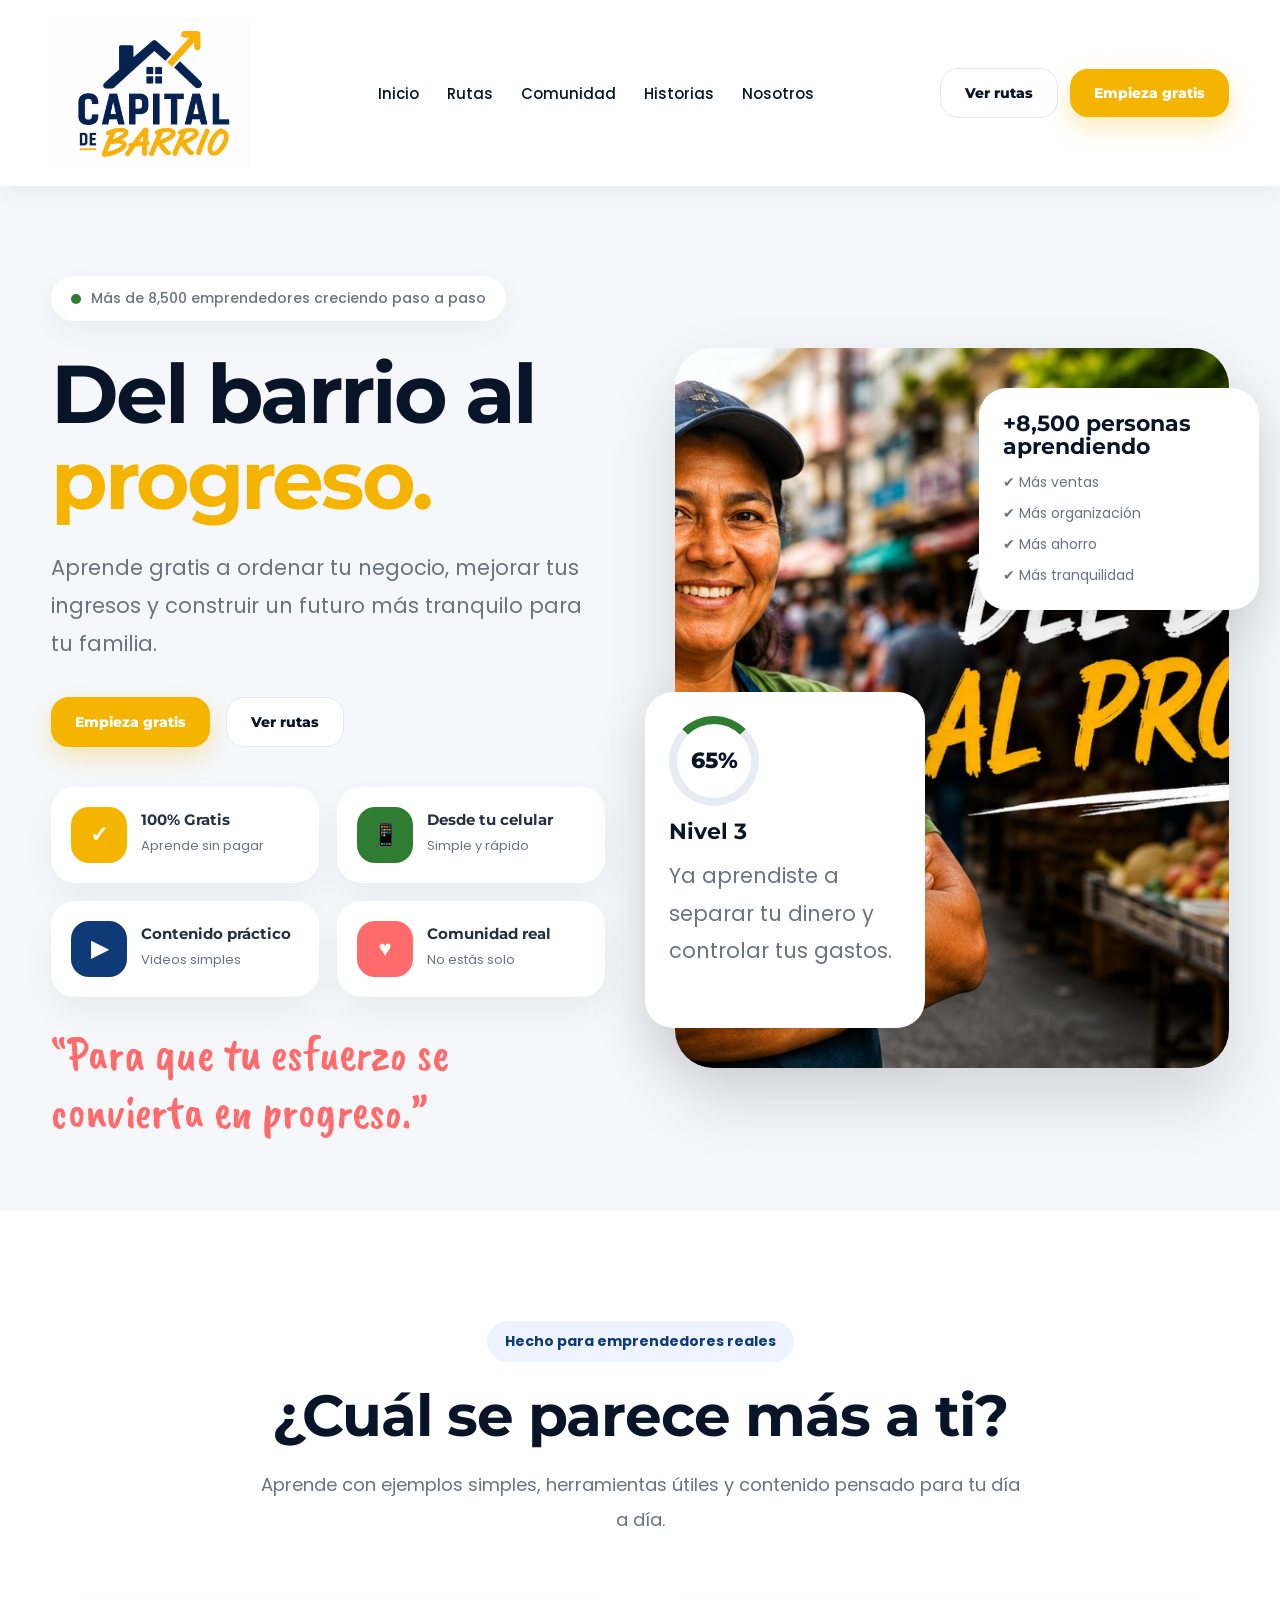
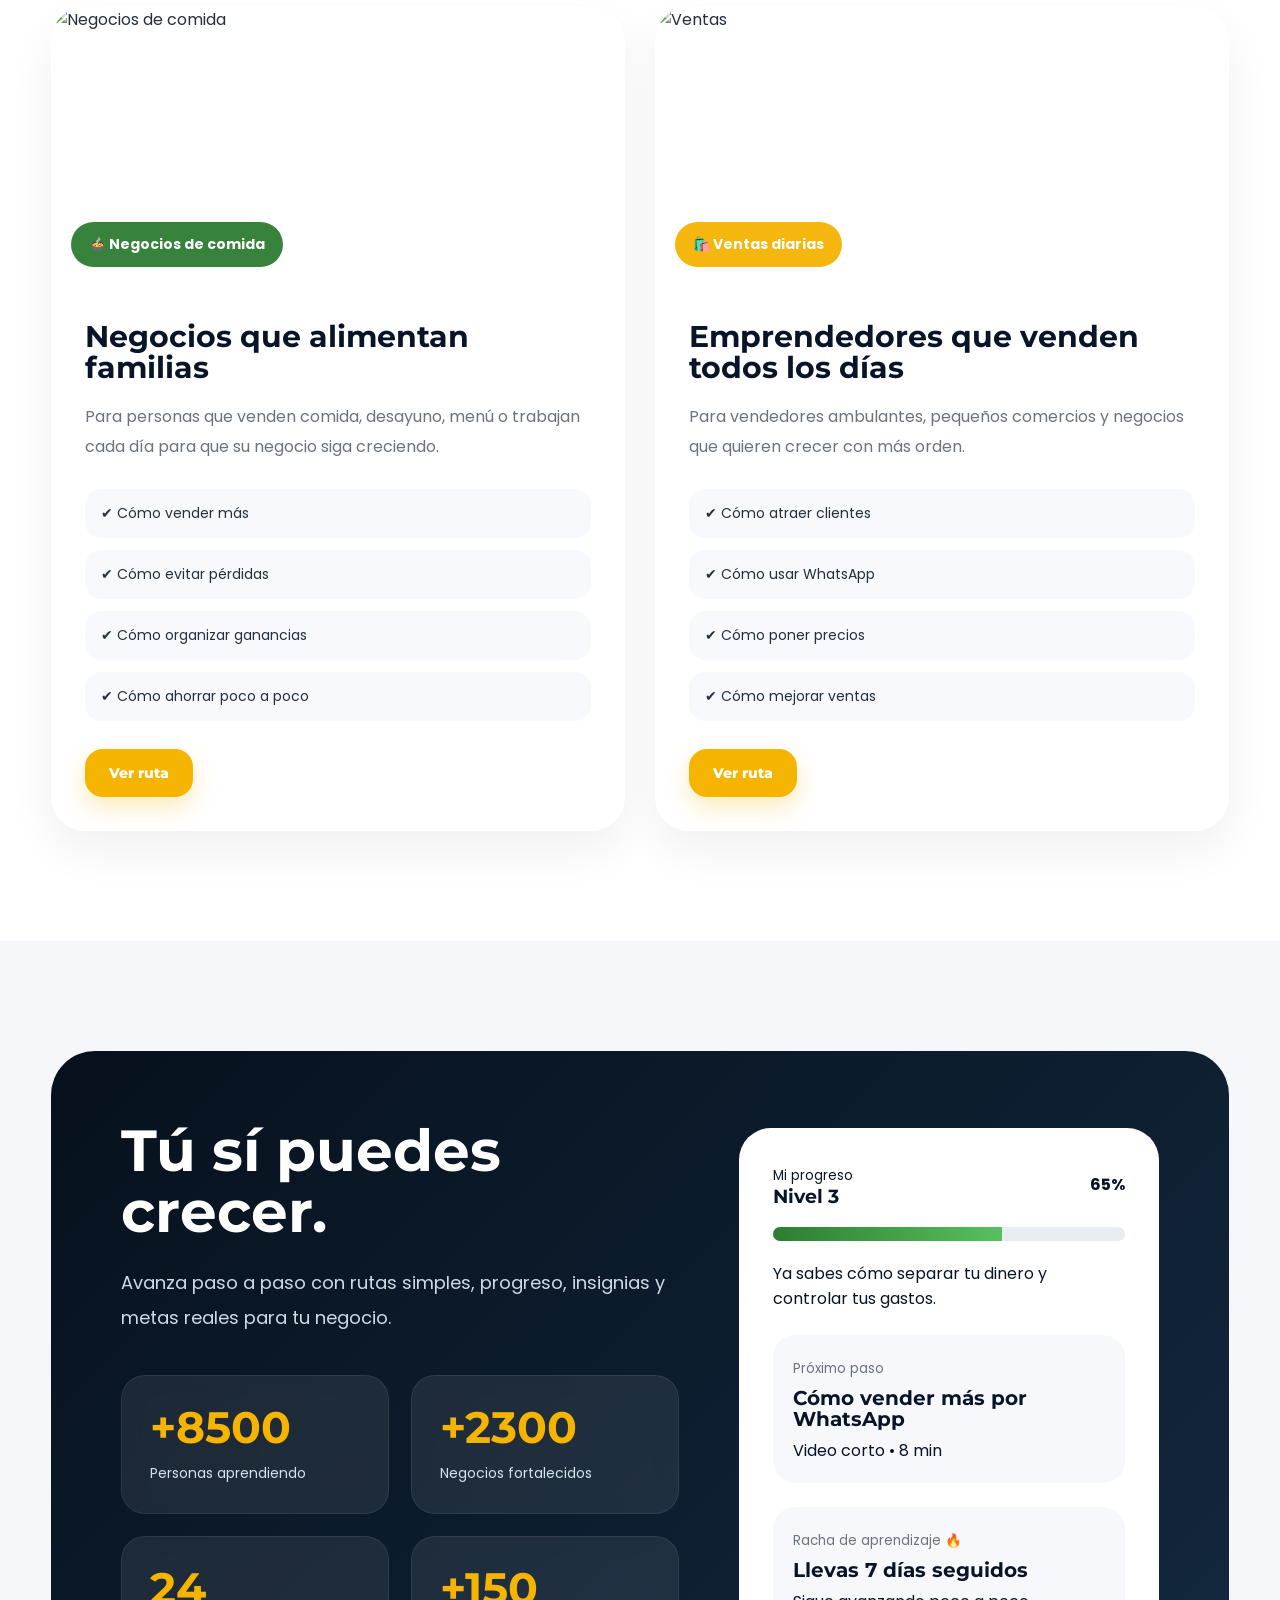
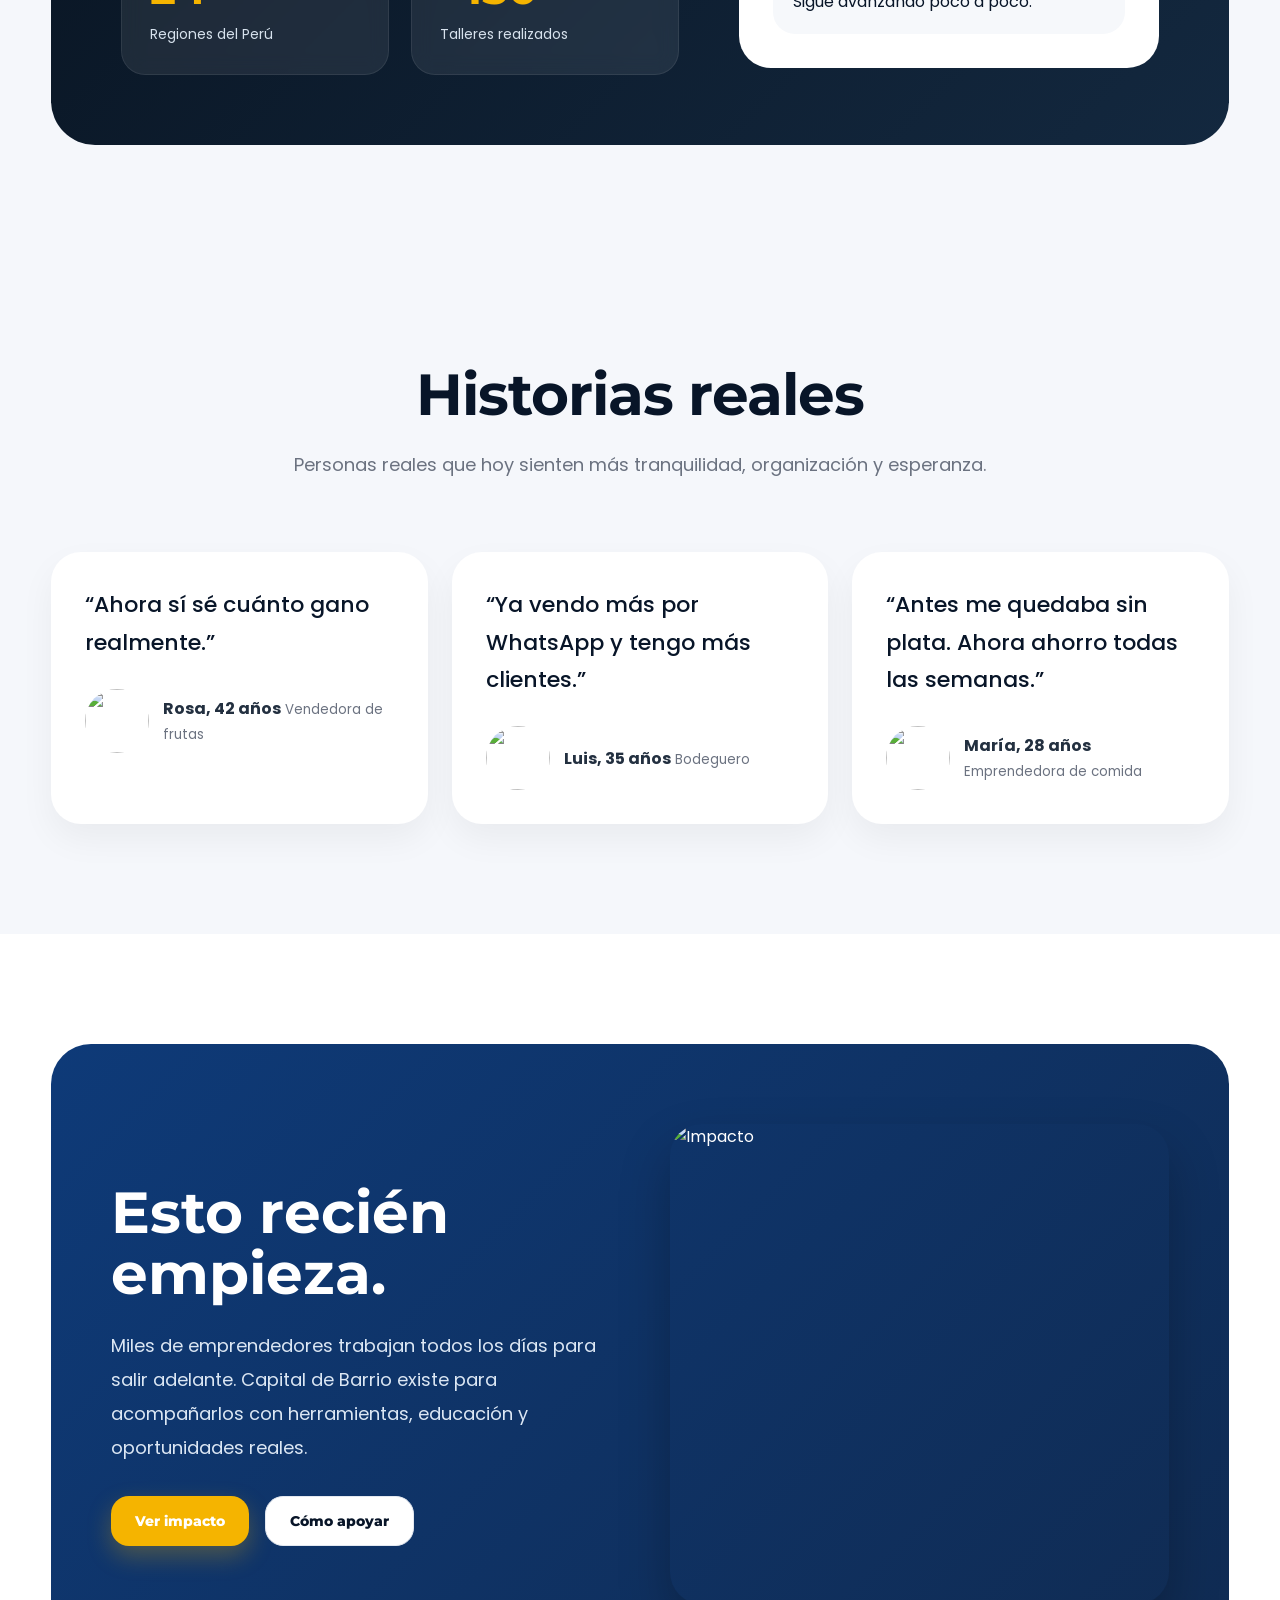
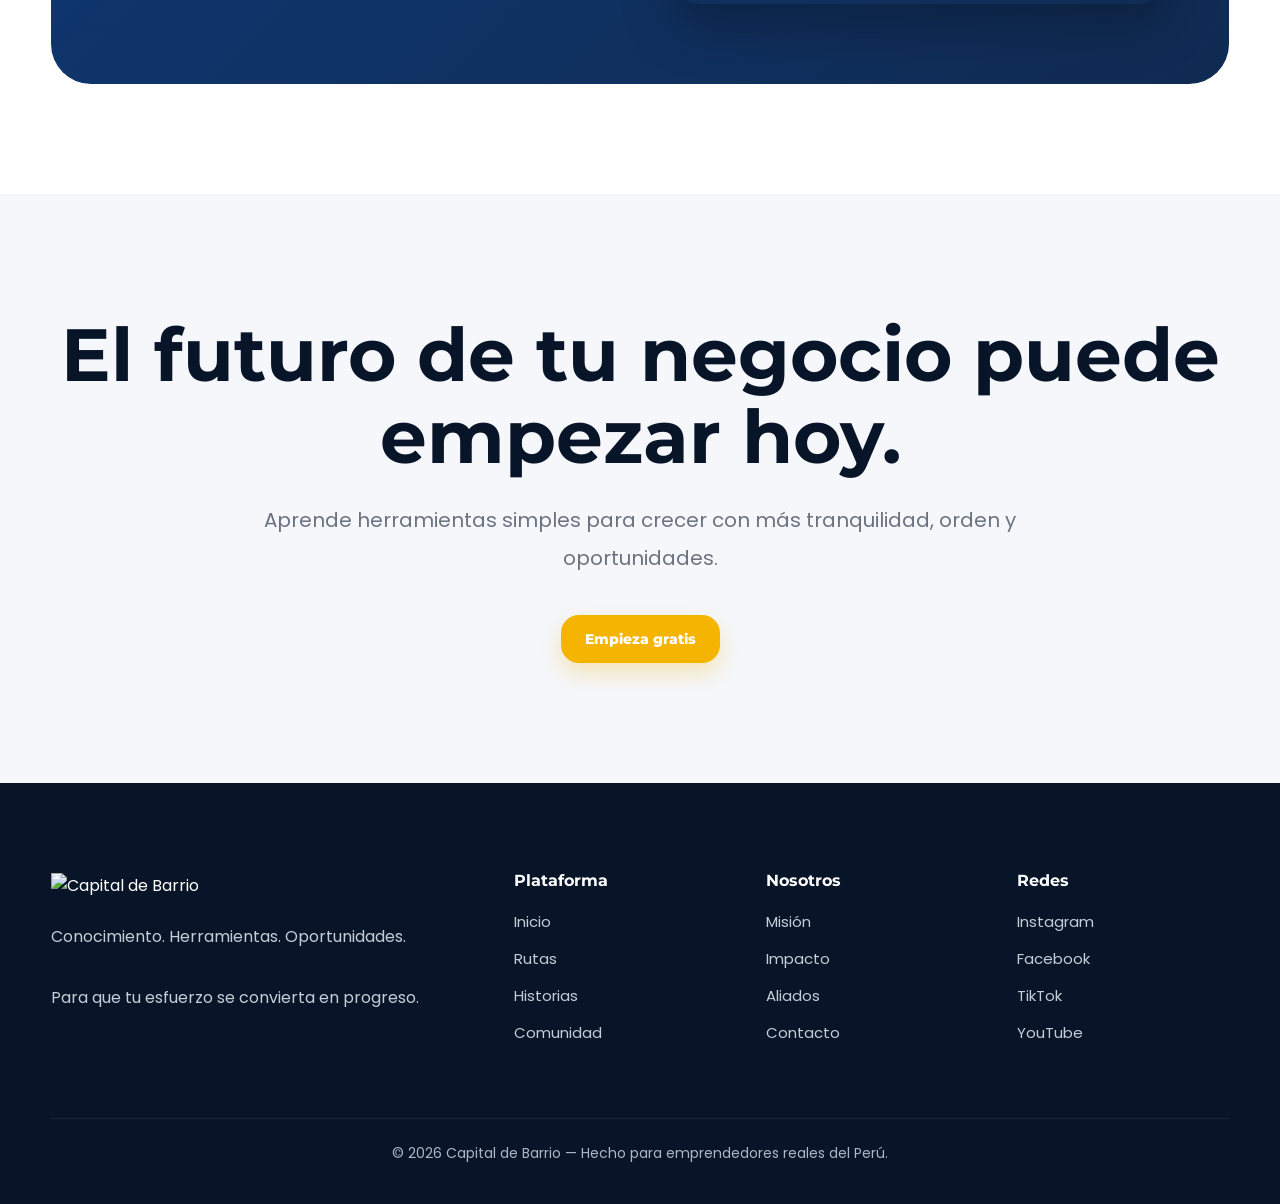
==== commit d915fbc1: "Change image file extensions from .png to .jpeg" ====
--- a/index.html
+++ b/index.html
@@ -820,7 +820,7 @@
         <!-- REEMPLAZA ESTE LOGO -->
         <!-- ========================= -->
 
-        <img src="TU-LOGO.png" alt="Capital de Barrio">
+        <img src="TU-LOGO.jpeg" alt="Capital de Barrio">
 
       </div>
 
@@ -942,7 +942,7 @@
         <!-- REEMPLAZA ESTA IMAGEN -->
         <!-- ========================= -->
 
-        <img src="hero-emprendedora.jpg" alt="Emprendedora">
+        <img src="hero-image.jpeg" alt="Emprendedora">
 
         <div class="floating-card floating-top">
 
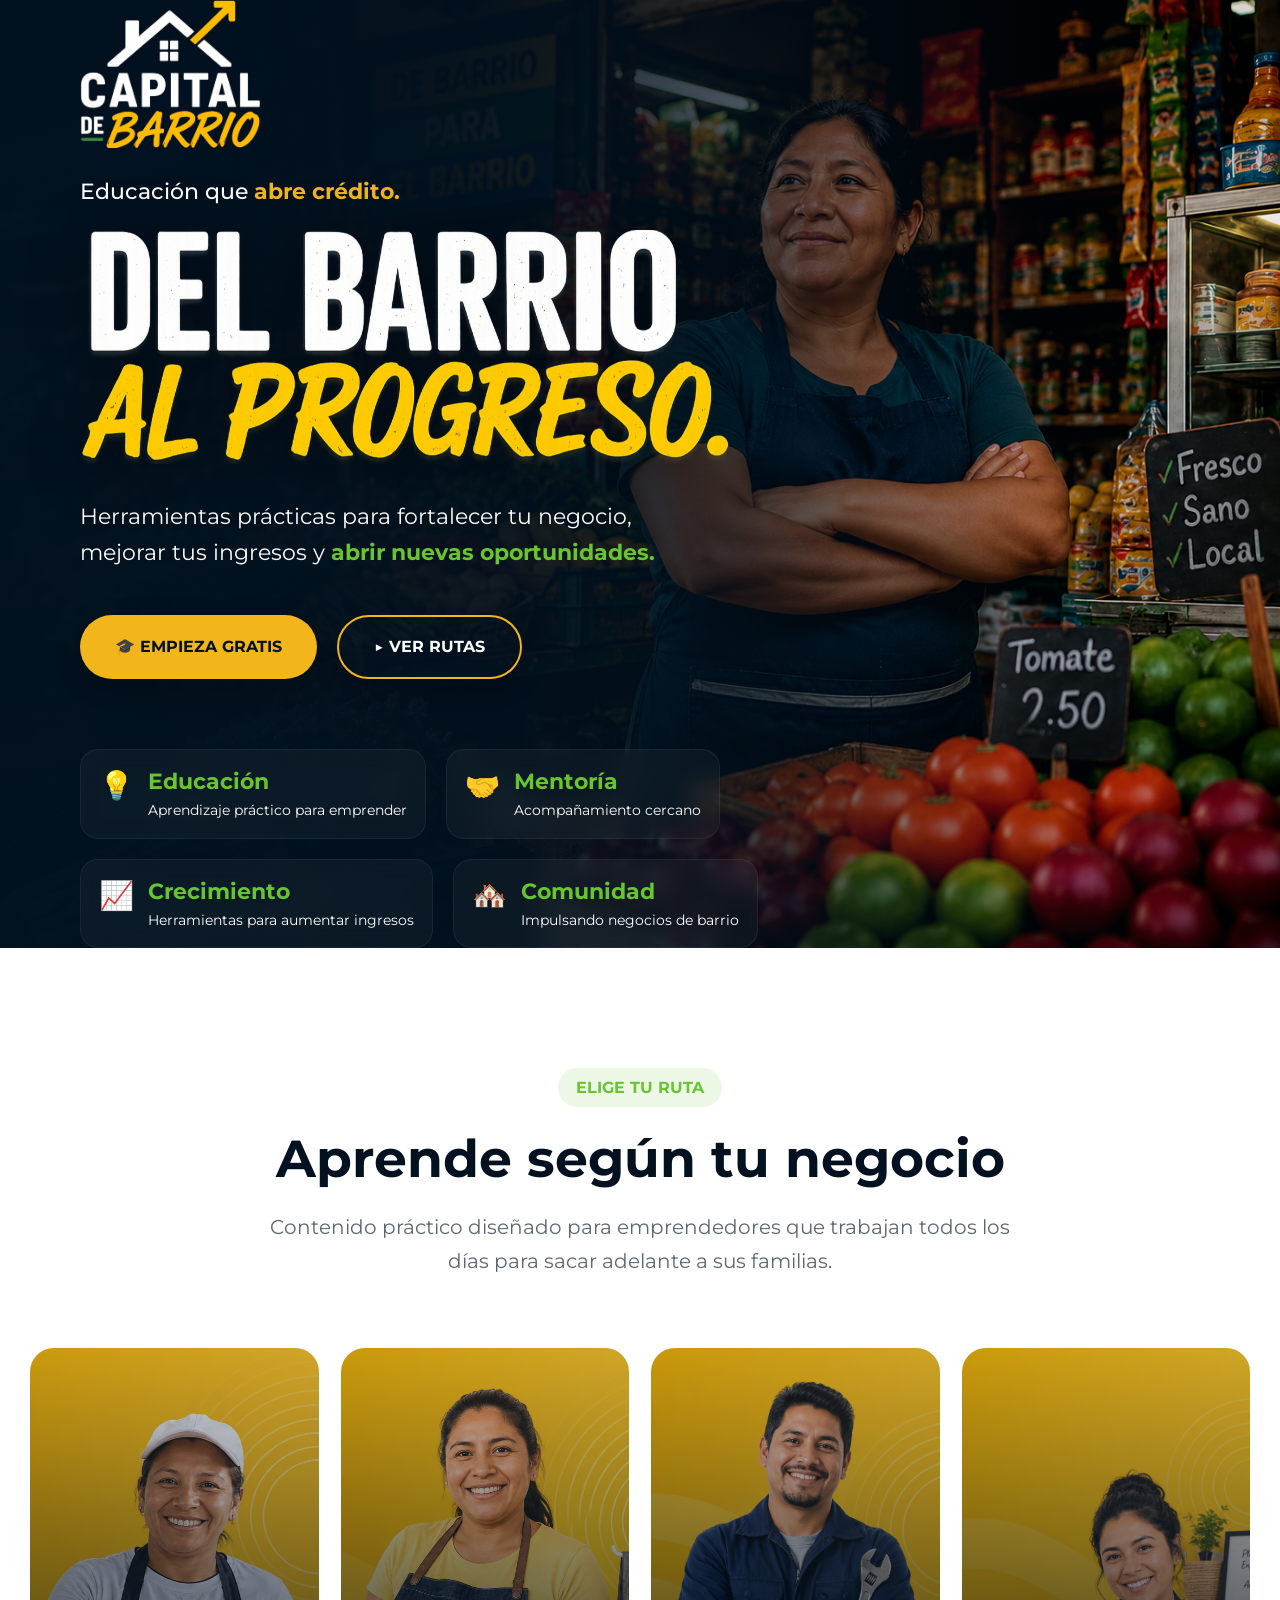
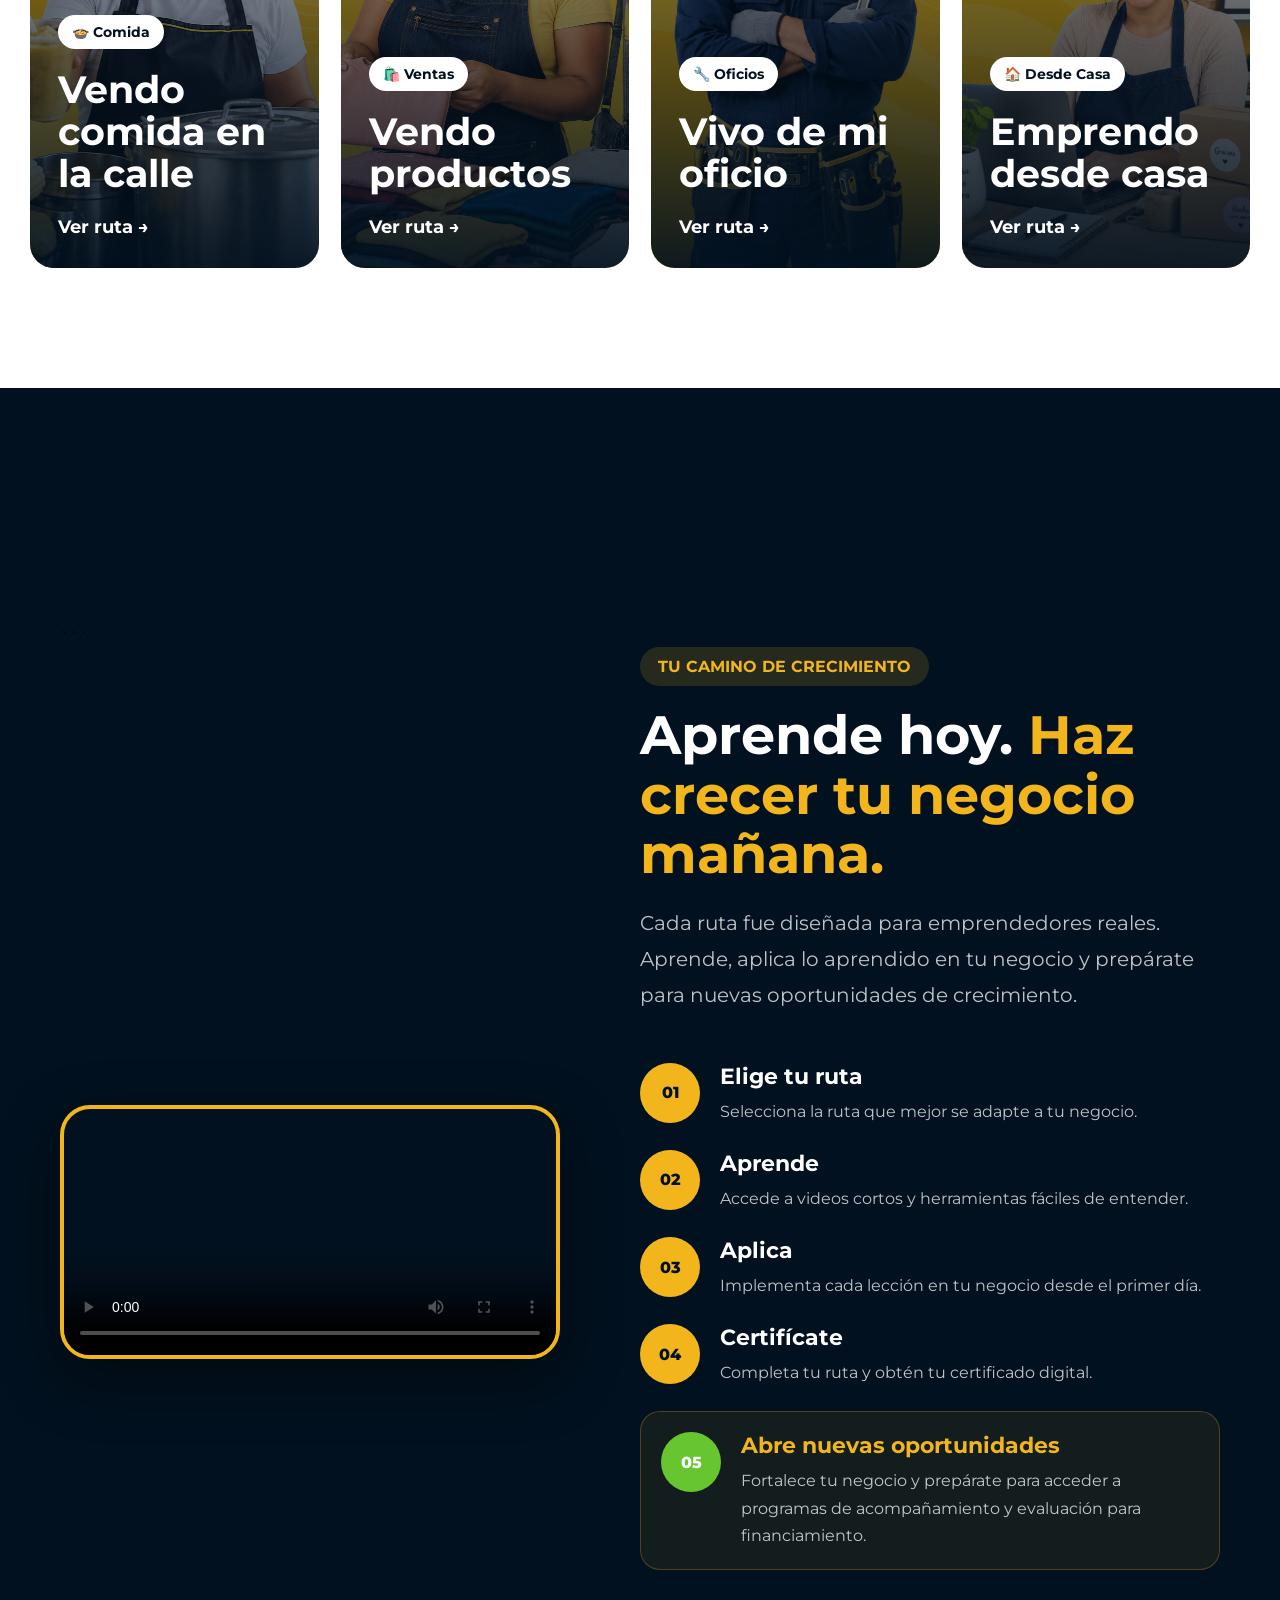
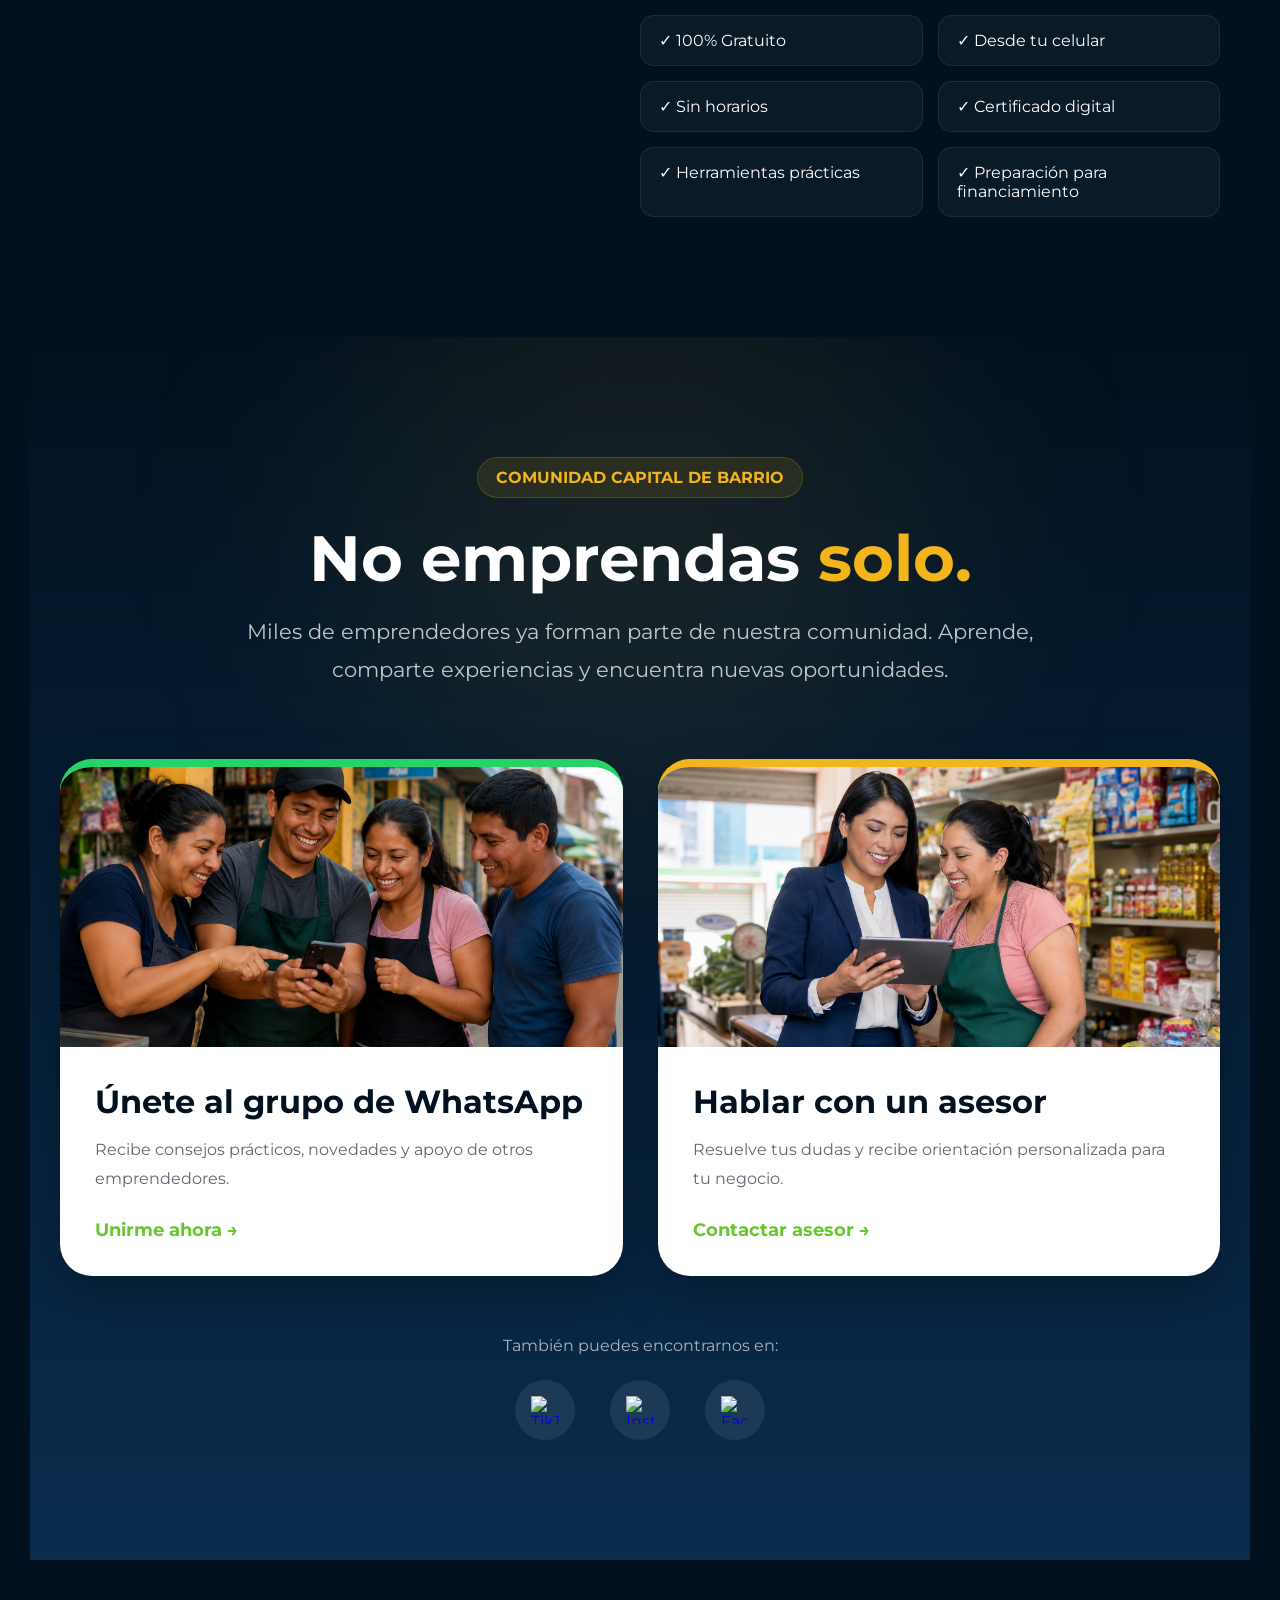
==== commit 3dc8b442: "cambio" ====
--- a/index.html
+++ b/index.html
@@ -1,1422 +1,518 @@
 <!DOCTYPE html>
 <html lang="es">
+
 <head>
-  <meta charset="UTF-8" />
-  <meta name="viewport" content="width=device-width, initial-scale=1.0"/>
+  <meta charset="UTF-8">
+  <meta name="viewport" content="width=device-width, initial-scale=1.0">
+
   <title>Capital de Barrio</title>
 
-  <!-- GOOGLE FONTS -->
   <link rel="preconnect" href="https://fonts.googleapis.com">
   <link rel="preconnect" href="https://fonts.gstatic.com" crossorigin>
 
-  <link href="https://fonts.googleapis.com/css2?family=Montserrat:wght@500;600;700;800;900&family=Poppins:wght@300;400;500;600&family=Caveat+Brush&display=swap" rel="stylesheet">
-
-  <style>
-
-    *{
-      margin:0;
-      padding:0;
-      box-sizing:border-box;
-    }
-
-    :root{
-      --dark:#081528;
-      --blue:#0E3A78;
-      --yellow:#F5B400;
-      --green:#2E7D32;
-      --coral:#FF6B6B;
-      --light:#F5F7FB;
-      --white:#ffffff;
-      --text:#233040;
-      --gray:#6B7280;
-    }
-
-    html{
-      scroll-behavior:smooth;
-    }
-
-    body{
-      font-family:'Poppins',sans-serif;
-      background:var(--light);
-      color:var(--text);
-      overflow-x:hidden;
-    }
-
-    h1,h2,h3,h4,h5{
-      font-family:'Montserrat',sans-serif;
-      line-height:1.05;
-    }
-
-    a{
-      text-decoration:none;
-    }
-
-    img{
-      max-width:100%;
-      display:block;
-    }
-
-    .container{
-      width:min(1200px,92%);
-      margin:auto;
-    }
-
-    .section{
-      padding:110px 0;
-    }
-
-    .section-title{
-      text-align:center;
-      margin-bottom:70px;
-    }
-
-    .section-title h2{
-      font-size:58px;
-      color:var(--dark);
-      margin-bottom:22px;
-      letter-spacing:-1px;
-    }
-
-    .section-title p{
-      max-width:760px;
-      margin:auto;
-      color:var(--gray);
-      line-height:1.9;
-      font-size:18px;
-    }
-
-    /* ========================= */
-    /* NAVBAR */
-    /* ========================= */
-
-    .navbar{
-      position:sticky;
-      top:0;
-      z-index:999;
-      background:rgba(255,255,255,.95);
-      backdrop-filter:blur(10px);
-      box-shadow:0 6px 24px rgba(0,0,0,.05);
-      padding:18px 0;
-    }
-
-    .nav-content{
-      display:flex;
-      justify-content:space-between;
-      align-items:center;
-      gap:20px;
-    }
-
-    .logo{
-      display:flex;
-      align-items:center;
-      gap:16px;
-    }
-
-    /* ========================= */
-    /* REEMPLAZA TU LOGO AQUÍ */
-    /* ========================= */
-
-    .logo img{
-      width:200px;
-      object-fit:contain;
-    }
-
-    .nav-links{
-      display:flex;
-      align-items:center;
-      gap:28px;
-    }
-
-    .nav-links a{
-      color:var(--dark);
-      font-weight:500;
-      font-size:15px;
-      transition:.3s;
-    }
-
-    .nav-links a:hover{
-      color:var(--yellow);
-    }
-
-    .nav-actions{
-      display:flex;
-      gap:12px;
-      align-items:center;
-    }
-
-    .btn{
-      border:none;
-      border-radius:18px;
-      padding:15px 24px;
-      cursor:pointer;
-      font-family:'Montserrat';
-      font-weight:800;
-      transition:.3s;
-      font-size:14px;
-    }
-
-    .btn-primary{
-      background:var(--yellow);
-      color:white;
-      box-shadow:0 10px 24px rgba(245,180,0,.28);
-    }
-
-    .btn-primary:hover{
-      transform:translateY(-3px);
-    }
-
-    .btn-outline{
-      background:white;
-      border:1px solid #e3e8f0;
-      color:var(--dark);
-    }
-
-    /* ========================= */
-    /* HERO */
-    /* ========================= */
-
-    .hero{
-      position:relative;
-      overflow:hidden;
-      padding:90px 0 70px;
-    }
-
-    .hero-grid{
-      display:grid;
-      grid-template-columns:1fr 1fr;
-      gap:70px;
-      align-items:center;
-    }
-
-    .tag{
-      display:inline-flex;
-      align-items:center;
-      gap:10px;
-      background:white;
-      border-radius:100px;
-      padding:12px 20px;
-      box-shadow:0 10px 30px rgba(0,0,0,.05);
-      margin-bottom:30px;
-      font-size:14px;
-      color:var(--gray);
-      font-weight:500;
-    }
-
-    .tag-dot{
-      width:10px;
-      height:10px;
-      border-radius:50%;
-      background:var(--green);
-    }
-
-    .hero h1{
-      font-size:82px;
-      color:var(--dark);
-      margin-bottom:26px;
-      letter-spacing:-3px;
-    }
-
-    .hero h1 span{
-      color:var(--yellow);
-    }
-
-    .hero p{
-      font-size:21px;
-      color:var(--gray);
-      line-height:1.8;
-      margin-bottom:34px;
-      max-width:600px;
-    }
-
-    .hero-actions{
-      display:flex;
-      flex-wrap:wrap;
-      gap:16px;
-      margin-bottom:40px;
-    }
-
-    .hero-badges{
-      display:grid;
-      grid-template-columns:repeat(2,1fr);
-      gap:18px;
-    }
-
-    .badge-card{
-      background:white;
-      border-radius:24px;
-      padding:20px;
-      display:flex;
-      align-items:center;
-      gap:14px;
-      box-shadow:0 15px 35px rgba(0,0,0,.05);
-    }
-
-    .badge-icon{
-      width:56px;
-      height:56px;
-      border-radius:18px;
-      display:flex;
-      align-items:center;
-      justify-content:center;
-      color:white;
-      font-size:22px;
-      font-weight:bold;
-    }
-
-    .yellow{background:var(--yellow);}
-    .green{background:var(--green);}
-    .blue{background:var(--blue);}
-    .coral{background:var(--coral);}
-
-    .badge-card h4{
-      font-size:15px;
-      margin-bottom:5px;
-    }
-
-    .badge-card span{
-      color:var(--gray);
-      font-size:13px;
-    }
-
-    .handwriting{
-      font-family:'Caveat Brush';
-      font-size:46px;
-      color:var(--coral);
-      margin-top:28px;
-    }
-
-    .hero-image{
-      position:relative;
-    }
-
-    .hero-image img{
-      width:100%;
-      height:720px;
-      object-fit:cover;
-      border-radius:38px;
-      box-shadow:0 30px 70px rgba(0,0,0,.14);
-    }
-
-    .floating-card{
-      position:absolute;
-      background:white;
-      border-radius:28px;
-      padding:24px;
-      box-shadow:0 20px 60px rgba(0,0,0,.12);
-      max-width:280px;
-    }
-
-    .floating-top{
-      top:40px;
-      right:-30px;
-    }
-
-    .floating-bottom{
-      left:-30px;
-      bottom:40px;
-    }
-
-    .floating-card h3{
-      font-size:22px;
-      margin-bottom:14px;
-      color:var(--dark);
-    }
-
-    .floating-card ul{
-      list-style:none;
-      display:flex;
-      flex-direction:column;
-      gap:10px;
-    }
-
-    .floating-card li{
-      color:var(--gray);
-      font-size:14px;
-    }
-
-    .progress-circle{
-      width:90px;
-      height:90px;
-      border-radius:50%;
-      border:8px solid #e7ecf3;
-      border-top-color:var(--green);
-      display:flex;
-      align-items:center;
-      justify-content:center;
-      font-size:22px;
-      font-weight:800;
-      color:var(--dark);
-      margin-bottom:14px;
-      font-family:'Montserrat';
-    }
-
-    /* ========================= */
-    /* RUTAS */
-    /* ========================= */
-
-    .human-routes{
-      background:white;
-    }
-
-    .mini-tag{
-      display:inline-block;
-      background:#eef4ff;
-      color:var(--blue);
-      padding:10px 18px;
-      border-radius:100px;
-      font-size:14px;
-      font-weight:700;
-      margin-bottom:24px;
-    }
-
-    .human-routes-grid{
-      display:grid;
-      grid-template-columns:repeat(auto-fit,minmax(300px,1fr));
-      gap:30px;
-    }
-
-    .human-route-card{
-      background:white;
-      border-radius:34px;
-      overflow:hidden;
-      box-shadow:0 20px 45px rgba(0,0,0,.06);
-      transition:.35s;
-    }
-
-    .human-route-card:hover{
-      transform:translateY(-10px);
-    }
-
-    .human-image{
-      position:relative;
-    }
-
-    .human-image img{
-      width:100%;
-      height:280px;
-      object-fit:cover;
-    }
-
-    .human-badge{
-      position:absolute;
-      left:20px;
-      bottom:20px;
-      padding:12px 18px;
-      border-radius:100px;
-      color:white;
-      font-weight:700;
-      font-size:14px;
-      backdrop-filter:blur(10px);
-    }
-
-    .green-badge{
-      background:rgba(46,125,50,.95);
-    }
-
-    .yellow-badge{
-      background:rgba(245,180,0,.95);
-    }
-
-    .coral-badge{
-      background:rgba(255,107,107,.95);
-    }
-
-    .blue-badge{
-      background:rgba(14,58,120,.95);
-    }
-
-    .human-content{
-      padding:34px;
-    }
-
-    .human-content h3{
-      font-size:30px;
-      margin-bottom:18px;
-      color:var(--dark);
-    }
-
-    .human-content p{
-      color:var(--gray);
-      line-height:1.9;
-      margin-bottom:26px;
-    }
-
-    .learn-list{
-      display:flex;
-      flex-direction:column;
-      gap:12px;
-      margin-bottom:28px;
-    }
-
-    .learn-list span{
-      background:#f7f9fc;
-      padding:14px 16px;
-      border-radius:16px;
-      color:var(--text);
-      font-size:14px;
-    }
-
-    /* ========================= */
-    /* GAMIFICATION */
-    /* ========================= */
-
-    .gamification{
-      background:linear-gradient(135deg,#07111d,#13283f);
-      color:white;
-      border-radius:44px;
-      padding:70px;
-      overflow:hidden;
-    }
-
-    .game-grid{
-      display:grid;
-      grid-template-columns:1fr 420px;
-      gap:60px;
-      align-items:center;
-    }
-
-    .game-left h2{
-      font-size:58px;
-      margin-bottom:24px;
-    }
-
-    .game-left p{
-      color:#d0dae5;
-      line-height:1.9;
-      font-size:18px;
-      margin-bottom:40px;
-    }
-
-    .stats{
-      display:grid;
-      grid-template-columns:repeat(2,1fr);
-      gap:22px;
-    }
-
-    .stat-card{
-      background:rgba(255,255,255,.08);
-      border:1px solid rgba(255,255,255,.08);
-      padding:28px;
-      border-radius:24px;
-      backdrop-filter:blur(10px);
-    }
-
-    .stat-card h3{
-      font-size:44px;
-      margin-bottom:10px;
-      color:var(--yellow);
-    }
-
-    .stat-card span{
-      color:#d7e2ed;
-      font-size:14px;
-    }
-
-    .progress-panel{
-      background:white;
-      border-radius:32px;
-      padding:34px;
-      color:var(--dark);
-    }
-
-    .level{
-      display:flex;
-      justify-content:space-between;
-      align-items:center;
-      margin-bottom:20px;
-    }
-
-    .bar{
-      width:100%;
-      height:14px;
-      border-radius:100px;
-      background:#e9edf2;
-      overflow:hidden;
-      margin-bottom:20px;
-    }
-
-    .bar-fill{
-      width:65%;
-      height:100%;
-      background:linear-gradient(90deg,var(--green),#57c05e);
-    }
-
-    .mini-module{
-      background:#f6f8fb;
-      border-radius:22px;
-      padding:20px;
-      margin-top:24px;
-    }
-
-    .mini-module small{
-      color:var(--gray);
-    }
-
-    .mini-module h4{
-      margin:8px 0;
-      font-size:20px;
-    }
-
-    /* ========================= */
-    /* TESTIMONIOS */
-    /* ========================= */
-
-    .testimonial-grid{
-      display:grid;
-      grid-template-columns:repeat(auto-fit,minmax(280px,1fr));
-      gap:24px;
-    }
-
-    .testimonial{
-      background:white;
-      border-radius:30px;
-      padding:34px;
-      box-shadow:0 15px 35px rgba(0,0,0,.05);
-    }
-
-    .quote{
-      font-size:22px;
-      line-height:1.7;
-      margin-bottom:28px;
-      color:var(--dark);
-      font-weight:500;
-    }
-
-    .user{
-      display:flex;
-      align-items:center;
-      gap:14px;
-    }
-
-    .user img{
-      width:64px;
-      height:64px;
-      border-radius:50%;
-      object-fit:cover;
-    }
-
-    .user small{
-      color:var(--gray);
-    }
-
-    /* ========================= */
-    /* IMPACTO PEQUEÑO */
-    /* ========================= */
-
-    .impact-section{
-      background:white;
-    }
-
-    .impact-box{
-      background:linear-gradient(135deg,var(--blue),#102b52);
-      border-radius:40px;
-      padding:80px 60px;
-      color:white;
-      display:grid;
-      grid-template-columns:1fr 1fr;
-      gap:60px;
-      align-items:center;
-    }
-
-    .impact-box h2{
-      font-size:58px;
-      margin-bottom:24px;
-    }
-
-    .impact-box p{
-      color:#dce7f4;
-      line-height:1.9;
-      font-size:18px;
-      margin-bottom:30px;
-    }
-
-    .impact-image img{
-      width:100%;
-      height:480px;
-      object-fit:cover;
-      border-radius:32px;
-      box-shadow:0 25px 50px rgba(0,0,0,.25);
-    }
-
-    .impact-actions{
-      display:flex;
-      flex-wrap:wrap;
-      gap:16px;
-    }
-
-    /* ========================= */
-    /* CTA */
-    /* ========================= */
-
-    .cta{
-      padding:120px 0;
-      text-align:center;
-    }
-
-    .cta h2{
-      font-size:74px;
-      color:var(--dark);
-      margin-bottom:24px;
-      line-height:1.1;
-    }
-
-    .cta p{
-      max-width:760px;
-      margin:auto;
-      color:var(--gray);
-      line-height:1.9;
-      font-size:20px;
-      margin-bottom:38px;
-    }
-
-    /* ========================= */
-    /* FOOTER */
-    /* ========================= */
-
-    footer{
-      background:var(--dark);
-      color:white;
-      padding:90px 0 40px;
-    }
-
-    .footer-grid{
-      display:grid;
-      grid-template-columns:2fr 1fr 1fr 1fr;
-      gap:40px;
-      margin-bottom:60px;
-    }
-
-    .footer-logo img{
-      width:220px;
-      margin-bottom:24px;
-    }
-
-    footer p{
-      color:#c4ced8;
-      line-height:1.9;
-    }
-
-    .footer-column h4{
-      margin-bottom:20px;
-    }
-
-    .footer-column a{
-      display:block;
-      margin-bottom:14px;
-      color:#c4ced8;
-      font-size:15px;
-    }
-
-    .copyright{
-      border-top:1px solid rgba(255,255,255,.08);
-      padding-top:24px;
-      text-align:center;
-      color:#aab8c6;
-      font-size:14px;
-    }
-
-    /* ========================= */
-    /* RESPONSIVE */
-    /* ========================= */
-
-    @media(max-width:980px){
-
-      .hero-grid,
-      .game-grid,
-      .impact-box,
-      .footer-grid{
-        grid-template-columns:1fr;
-      }
-
-      .hero h1{
-        font-size:58px;
-      }
-
-      .section-title h2,
-      .impact-box h2,
-      .game-left h2,
-      .cta h2{
-        font-size:44px;
-      }
-
-      .nav-links{
-        display:none;
-      }
-
-      .hero-image img{
-        height:520px;
-      }
-
-      .floating-card{
-        position:relative;
-        inset:auto;
-        margin-top:20px;
-      }
-
-      .gamification,
-      .impact-box{
-        padding:40px 28px;
-      }
-
-    }
-
-    @media(max-width:640px){
-
-      .hero{
-        padding-top:60px;
-      }
-
-      .hero h1{
-        font-size:44px;
-      }
-
-      .hero p{
-        font-size:17px;
-      }
-
-      .hero-badges,
-      .stats{
-        grid-template-columns:1fr;
-      }
-
-      .section-title h2,
-      .impact-box h2,
-      .game-left h2,
-      .cta h2{
-        font-size:36px;
-      }
-
-      .impact-image img{
-        height:320px;
-      }
-
-      .logo img{
-        width:160px;
-      }
-
-      .nav-actions .btn-outline{
-        display:none;
-      }
-
-    }
-
-  </style>
-
+  <link href="https://fonts.googleapis.com/css2?family=Montserrat:wght@300;400;500;600;700;800&display=swap" rel="stylesheet">
+
+  <link rel="stylesheet" href="style.css">
 </head>
 
 <body>
 
-  <!-- ========================= -->
-  <!-- NAVBAR -->
-  <!-- ========================= -->
-
-  <nav class="navbar">
-
-    <div class="container nav-content">
-
-      <div class="logo">
-
-        <!-- ========================= -->
-        <!-- REEMPLAZA ESTE LOGO -->
-        <!-- ========================= -->
-
-        <img src="TU-LOGO.jpeg" alt="Capital de Barrio">
-
-      </div>
-
-      <div class="nav-links">
-        <a href="#">Inicio</a>
-        <a href="#">Rutas</a>
-        <a href="#">Comunidad</a>
-        <a href="#">Historias</a>
-        <a href="#">Nosotros</a>
-      </div>
-
-      <div class="nav-actions">
-        <button class="btn btn-outline">
-          Ver rutas
-        </button>
-
-        <button class="btn btn-primary">
-          Empieza gratis
-        </button>
-      </div>
-
-    </div>
-
-  </nav>
-
-  <!-- ========================= -->
-  <!-- HERO -->
-  <!-- ========================= -->
-
-  <section class="hero">
-
-    <div class="container hero-grid">
-
-      <div>
-
-        <div class="tag">
-          <div class="tag-dot"></div>
-          Más de 8,500 emprendedores creciendo paso a paso
-        </div>
-
-        <h1>
-          Del barrio
-          al <span>progreso.</span>
-        </h1>
+<section class="hero">
+
+    <div class="hero-bg"></div>
+
+    <div class="overlay"></div>
+
+    <div class="content">
+
+        <!-- LOGO -->
+
+        <img
+        src="logo final.png"
+        alt="Capital de Barrio"
+        class="logo">
+
+        <!-- FRASE -->
+
+        <p class="tagline">
+            Educación que <span>abre crédito.</span>
+        </p>
+
+        <!-- TITULO COMO IMAGEN -->
+
+        <img
+        src="barriorecorte.png"
+        alt="Del Barrio al Progreso"
+        class="hero-title">
+
+        <!-- DESCRIPCION -->
+
+        <p class="description">
+
+            Herramientas prácticas para fortalecer
+            tu negocio, mejorar tus ingresos y
+            <span>abrir nuevas oportunidades.</span>
+
+        </p>
+
+        <!-- BOTONES -->
+
+        <div class="buttons">
+
+            <a href="#" class="btn btn-primary">
+
+                🎓 EMPIEZA GRATIS
+
+            </a>
+
+            <a href="#" class="btn btn-secondary">
+
+                ▶ VER RUTAS
+
+            </a>
+
+        </div>
+
+<div class="stats">
+
+    <div class="stat">
+
+        <div class="icon">💡</div>
+
+        <div>
+
+            <div class="number">Educación</div>
+
+            <div class="label">
+                Aprendizaje práctico para emprender
+            </div>
+
+        </div>
+
+    </div>
+
+    <div class="stat">
+
+        <div class="icon">🤝</div>
+
+        <div>
+
+            <div class="number">Mentoría</div>
+
+            <div class="label">
+                Acompañamiento cercano
+            </div>
+
+        </div>
+
+    </div>
+
+    <div class="stat">
+
+        <div class="icon">📈</div>
+
+        <div>
+
+            <div class="number">Crecimiento</div>
+
+            <div class="label">
+                Herramientas para aumentar ingresos
+            </div>
+
+        </div>
+
+    </div>
+
+    <div class="stat">
+
+        <div class="icon">🏘️</div>
+
+        <div>
+
+            <div class="number">Comunidad</div>
+
+            <div class="label">
+                Impulsando negocios de barrio
+            </div>
+
+        </div>
+
+    </div>
+
+</div>
+
+    </div>
+
+</section>
+<section class="routes">
+
+    <div class="section-header">
+
+        <span class="section-tag">
+            ELIGE TU RUTA
+        </span>
+
+        <h2>
+            Aprende según tu negocio
+        </h2>
 
         <p>
-          Aprende gratis a ordenar tu negocio, mejorar tus ingresos y construir un futuro más tranquilo para tu familia.
+            Contenido práctico diseñado para emprendedores
+            que trabajan todos los días para sacar adelante a sus familias.
         </p>
 
-        <div class="hero-actions">
-
-          <button class="btn btn-primary">
-            Empieza gratis
-          </button>
-
-          <button class="btn btn-outline">
-            Ver rutas
-          </button>
-
-        </div>
-
-        <div class="hero-badges">
-
-          <div class="badge-card">
-
-            <div class="badge-icon yellow">✓</div>
-
-            <div>
-              <h4>100% Gratis</h4>
-              <span>Aprende sin pagar</span>
-            </div>
-
-          </div>
-
-          <div class="badge-card">
-
-            <div class="badge-icon green">📱</div>
-
-            <div>
-              <h4>Desde tu celular</h4>
-              <span>Simple y rápido</span>
-            </div>
-
-          </div>
-
-          <div class="badge-card">
-
-            <div class="badge-icon blue">▶</div>
-
-            <div>
-              <h4>Contenido práctico</h4>
-              <span>Videos simples</span>
-            </div>
-
-          </div>
-
-          <div class="badge-card">
-
-            <div class="badge-icon coral">♥</div>
-
-            <div>
-              <h4>Comunidad real</h4>
-              <span>No estás solo</span>
-            </div>
-
-          </div>
-
-        </div>
-
-        <div class="handwriting">
-          “Para que tu esfuerzo se convierta en progreso.”
-        </div>
-
-      </div>
-
-      <div class="hero-image">
-
-        <!-- ========================= -->
-        <!-- REEMPLAZA ESTA IMAGEN -->
-        <!-- ========================= -->
-
-        <img src="hero-image.jpeg" alt="Emprendedora">
-
-        <div class="floating-card floating-top">
-
-          <h3>+8,500 personas aprendiendo</h3>
-
-          <ul>
-            <li>✔ Más ventas</li>
-            <li>✔ Más organización</li>
-            <li>✔ Más ahorro</li>
-            <li>✔ Más tranquilidad</li>
-          </ul>
-
-        </div>
-
-        <div class="floating-card floating-bottom">
-
-          <div class="progress-circle">
-            65%
-          </div>
-
-          <h3>Nivel 3</h3>
-
-          <p>
-            Ya aprendiste a separar tu dinero y controlar tus gastos.
-          </p>
-
-        </div>
-
-      </div>
-
-    </div>
-
-  </section>
-
-  <!-- ========================= -->
-  <!-- RUTAS -->
-  <!-- ========================= -->
-
-  <section class="section human-routes">
-
-    <div class="container">
-
-      <div class="section-title">
-
-        <span class="mini-tag">
-          Hecho para emprendedores reales
+    </div>
+
+    <div class="routes-grid">
+
+        <div class="route-card comida">
+
+            <div class="route-content">
+
+                <span class="route-category">
+                    🍲 Comida
+                </span>
+
+                <h3>
+                    Vendo comida en la calle
+                </h3>
+
+                <a href="#">
+                    Ver ruta →
+                </a>
+
+            </div>
+
+        </div>
+
+        <div class="route-card ventas">
+
+            <div class="route-content">
+
+                <span class="route-category">
+                    🛍️ Ventas
+                </span>
+
+                <h3>
+                    Vendo productos
+                </h3>
+
+                <a href="#">
+                    Ver ruta →
+                </a>
+
+            </div>
+
+        </div>
+
+        <div class="route-card oficio">
+
+            <div class="route-content">
+
+                <span class="route-category">
+                    🔧 Oficios
+                </span>
+
+                <h3>
+                    Vivo de mi oficio
+                </h3>
+
+                <a href="#">
+                    Ver ruta →
+                </a>
+
+            </div>
+
+        </div>
+
+        <div class="route-card hogar">
+
+            <div class="route-content">
+
+                <span class="route-category">
+                    🏠 Desde Casa
+                </span>
+
+                <h3>
+                    Emprendo desde casa
+                </h3>
+
+                <a href="#">
+                    Ver ruta →
+                </a>
+
+            </div>
+
+        </div>
+
+    </div>
+
+</section>
+<section class="how-it-works">
+
+    <section class="how-it-works">
+
+```
+<div class="how-container">
+
+    <div class="video-side">
+
+        <div class="video-frame">
+
+            <video controls poster="video-preview.jpg">
+
+                <source src="explicacion.mp4" type="video/mp4">
+
+            </video>
+
+        </div>
+
+    </div>
+
+    <div class="info-side">
+
+        <span class="section-badge">
+            TU CAMINO DE CRECIMIENTO
         </span>
 
         <h2>
-          ¿Cuál se parece más a ti?
+            Aprende hoy.
+            <span>Haz crecer tu negocio mañana.</span>
         </h2>
 
-        <p>
-          Aprende con ejemplos simples, herramientas útiles y contenido pensado para tu día a día.
+        <p class="intro">
+            Cada ruta fue diseñada para emprendedores reales.
+            Aprende, aplica lo aprendido en tu negocio y prepárate para nuevas oportunidades de crecimiento.
         </p>
 
-      </div>
-
-      <div class="human-routes-grid">
-
-        <!-- CARD -->
-
-        <div class="human-route-card">
-
-          <div class="human-image">
-
-            <img src="ruta-comida.jpg" alt="Negocios de comida">
-
-            <div class="human-badge green-badge">
-              🍲 Negocios de comida
-            </div>
-
-          </div>
-
-          <div class="human-content">
-
-            <h3>Negocios que alimentan familias</h3>
+        <div class="steps">
+
+            <div class="step">
+
+                <div class="step-number">01</div>
+
+                <div>
+
+                    <h3>Elige tu ruta</h3>
+
+                    <p>
+                        Selecciona la ruta que mejor se adapte a tu negocio.
+                    </p>
+
+                </div>
+
+            </div>
+
+            <div class="step">
+
+                <div class="step-number">02</div>
+
+                <div>
+
+                    <h3>Aprende</h3>
+
+                    <p>
+                        Accede a videos cortos y herramientas fáciles de entender.
+                    </p>
+
+                </div>
+
+            </div>
+
+            <div class="step">
+
+                <div class="step-number">03</div>
+
+                <div>
+
+                    <h3>Aplica</h3>
+
+                    <p>
+                        Implementa cada lección en tu negocio desde el primer día.
+                    </p>
+
+                </div>
+
+            </div>
+
+            <div class="step">
+
+                <div class="step-number">04</div>
+
+                <div>
+
+                    <h3>Certifícate</h3>
+
+                    <p>
+                        Completa tu ruta y obtén tu certificado digital.
+                    </p>
+
+                </div>
+
+            </div>
+
+            <div class="step featured-step">
+
+                <div class="step-number">05</div>
+
+                <div>
+
+                    <h3>Abre nuevas oportunidades</h3>
+
+                    <p>
+                        Fortalece tu negocio y prepárate para acceder a programas de acompañamiento y evaluación para financiamiento.
+                    </p>
+
+                </div>
+
+            </div>
+
+        </div>
+
+        <div class="benefits">
+
+            <div>✓ 100% Gratuito</div>
+
+            <div>✓ Desde tu celular</div>
+
+            <div>✓ Sin horarios</div>
+
+            <div>✓ Certificado digital</div>
+
+            <div>✓ Herramientas prácticas</div>
+
+            <div>✓ Preparación para financiamiento</div>
+
+        </div>
+
+    </div>
+
+</div>
+</section>
+<section class="community-section">
+
+    <div class="community-container">
+
+        <div class="community-header">
+
+            <span class="community-badge">
+                COMUNIDAD CAPITAL DE BARRIO
+            </span>
+
+            <h2>
+                No emprendas <span>solo.</span>
+            </h2>
 
             <p>
-              Para personas que venden comida, desayuno, menú o trabajan cada día para que su negocio siga creciendo.
+                Miles de emprendedores ya forman parte de nuestra comunidad.
+                Aprende, comparte experiencias y encuentra nuevas oportunidades.
             </p>
 
-            <div class="learn-list">
-
-              <span>✔ Cómo vender más</span>
-              <span>✔ Cómo evitar pérdidas</span>
-              <span>✔ Cómo organizar ganancias</span>
-              <span>✔ Cómo ahorrar poco a poco</span>
-
-            </div>
-
-            <button class="btn btn-primary">
-              Ver ruta
-            </button>
-
-          </div>
-
-        </div>
-
-        <!-- CARD -->
-
-        <div class="human-route-card">
-
-          <div class="human-image">
-
-            <img src="ruta-ventas.jpg" alt="Ventas">
-
-            <div class="human-badge yellow-badge">
-              🛍️ Ventas diarias
-            </div>
-
-          </div>
-
-          <div class="human-content">
-
-            <h3>Emprendedores que venden todos los días</h3>
+        </div>
+
+        <div class="community-actions">
+
+            <!-- WHATSAPP -->
+
+            <a href="#" class="community-card whatsapp-card">
+
+                <div class="card-image">
+
+                    <img
+                    src="grupodewhatsapp.png"
+                    alt="Grupo de WhatsApp">
+
+                </div>
+
+                <div class="card-content">
+
+                    <h3>
+                        Únete al grupo de WhatsApp
+                    </h3>
+
+                    <p>
+                        Recibe consejos prácticos, novedades y apoyo de otros emprendedores.
+                    </p>
+
+                    <span class="card-button">
+                        Unirme ahora →
+                    </span>
+
+                </div>
+
+            </a>
+
+            <!-- ASESOR -->
+
+            <a href="#" class="community-card advisor-card">
+
+                <div class="card-image">
+
+                    <img
+                    src="colaborar.png"
+                    alt="Hablar con un asesor">
+
+                </div>
+
+                <div class="card-content">
+
+                    <h3>
+                        Hablar con un asesor
+                    </h3>
+
+                    <p>
+                        Resuelve tus dudas y recibe orientación personalizada para tu negocio.
+                    </p>
+
+                    <span class="card-button">
+                        Contactar asesor →
+                    </span>
+
+                </div>
+
+            </a>
+
+        </div>
+
+        <div class="social-row">
 
             <p>
-              Para vendedores ambulantes, pequeños comercios y negocios que quieren crecer con más orden.
+                También puedes encontrarnos en:
             </p>
 
-            <div class="learn-list">
-
-              <span>✔ Cómo atraer clientes</span>
-              <span>✔ Cómo usar WhatsApp</span>
-              <span>✔ Cómo poner precios</span>
-              <span>✔ Cómo mejorar ventas</span>
-
-            </div>
-
-            <button class="btn btn-primary">
-              Ver ruta
-            </button>
-
-          </div>
-
-        </div>
-
-      </div>
-
-    </div>
-
-  </section>
-
-  <!-- ========================= -->
-  <!-- GAMIFICATION -->
-  <!-- ========================= -->
-
-  <section class="section">
-
-    <div class="container">
-
-      <div class="gamification">
-
-        <div class="game-grid">
-
-          <div class="game-left">
-
-            <h2>
-              Tú sí puedes crecer.
-            </h2>
-
-            <p>
-              Avanza paso a paso con rutas simples, progreso, insignias y metas reales para tu negocio.
-            </p>
-
-            <div class="stats">
-
-              <div class="stat-card">
-                <h3>+8500</h3>
-                <span>Personas aprendiendo</span>
-              </div>
-
-              <div class="stat-card">
-                <h3>+2300</h3>
-                <span>Negocios fortalecidos</span>
-              </div>
-
-              <div class="stat-card">
-                <h3>24</h3>
-                <span>Regiones del Perú</span>
-              </div>
-
-              <div class="stat-card">
-                <h3>+150</h3>
-                <span>Talleres realizados</span>
-              </div>
-
-            </div>
-
-          </div>
-
-          <div class="progress-panel">
-
-            <div class="level">
-
-              <div>
-                <small>Mi progreso</small>
-                <h3>Nivel 3</h3>
-              </div>
-
-              <strong>65%</strong>
-
-            </div>
-
-            <div class="bar">
-              <div class="bar-fill"></div>
-            </div>
-
-            <p>
-              Ya sabes cómo separar tu dinero y controlar tus gastos.
-            </p>
-
-            <div class="mini-module">
-
-              <small>Próximo paso</small>
-
-              <h4>Cómo vender más por WhatsApp</h4>
-
-              <p>Video corto • 8 min</p>
-
-            </div>
-
-            <div class="mini-module">
-
-              <small>Racha de aprendizaje 🔥</small>
-
-              <h4>Llevas 7 días seguidos</h4>
-
-              <p>Sigue avanzando poco a poco.</p>
-
-            </div>
-
-          </div>
-
-        </div>
-
-      </div>
-
-    </div>
-
-  </section>
-
-  <!-- ========================= -->
-  <!-- TESTIMONIOS -->
-  <!-- ========================= -->
-
-  <section class="section">
-
-    <div class="container">
-
-      <div class="section-title">
-
-        <h2>Historias reales</h2>
-
-        <p>
-          Personas reales que hoy sienten más tranquilidad, organización y esperanza.
-        </p>
-
-      </div>
-
-      <div class="testimonial-grid">
-
-        <div class="testimonial">
-
-          <div class="quote">
-            “Ahora sí sé cuánto gano realmente.”
-          </div>
-
-          <div class="user">
-
-            <img src="testimonio1.jpg">
-
-            <div>
-              <strong>Rosa, 42 años</strong>
-              <small>Vendedora de frutas</small>
-            </div>
-
-          </div>
-
-        </div>
-
-        <div class="testimonial">
-
-          <div class="quote">
-            “Ya vendo más por WhatsApp y tengo más clientes.”
-          </div>
-
-          <div class="user">
-
-            <img src="testimonio2.jpg">
-
-            <div>
-              <strong>Luis, 35 años</strong>
-              <small>Bodeguero</small>
-            </div>
-
-          </div>
-
-        </div>
-
-        <div class="testimonial">
-
-          <div class="quote">
-            “Antes me quedaba sin plata. Ahora ahorro todas las semanas.”
-          </div>
-
-          <div class="user">
-
-            <img src="testimonio3.jpg">
-
-            <div>
-              <strong>María, 28 años</strong>
-              <small>Emprendedora de comida</small>
-            </div>
-
-          </div>
-
-        </div>
-
-      </div>
-
-    </div>
-
-  </section>
-
-  <!-- ========================= -->
-  <!-- IMPACTO -->
-  <!-- ========================= -->
-
-  <section class="section impact-section">
-
-    <div class="container">
-
-      <div class="impact-box">
-
-        <div>
-
-          <h2>
-            Esto recién empieza.
-          </h2>
-
-          <p>
-            Miles de emprendedores trabajan todos los días para salir adelante.
-            Capital de Barrio existe para acompañarlos con herramientas, educación y oportunidades reales.
-          </p>
-
-          <div class="impact-actions">
-
-            <button class="btn btn-primary">
-              Ver impacto
-            </button>
-
-            <button class="btn btn-outline">
-              Cómo apoyar
-            </button>
-
-          </div>
-
-        </div>
-
-        <div class="impact-image">
-
-          <!-- ========================= -->
-          <!-- REEMPLAZA ESTA IMAGEN -->
-          <!-- ========================= -->
-
-          <img src="impacto.jpg" alt="Impacto">
-
-        </div>
-
-      </div>
-
-    </div>
-
-  </section>
-
-  <!-- ========================= -->
-  <!-- CTA -->
-  <!-- ========================= -->
-
-  <section class="cta">
-
-    <div class="container">
-
-      <h2>
-        El futuro de tu negocio
-        puede empezar hoy.
-      </h2>
-
-      <p>
-        Aprende herramientas simples para crecer con más tranquilidad, orden y oportunidades.
-      </p>
-
-      <button class="btn btn-primary">
-        Empieza gratis
-      </button>
-
-    </div>
-
-  </section>
-
-  <!-- ========================= -->
-  <!-- FOOTER -->
-  <!-- ========================= -->
-
-  <footer>
-
-    <div class="container">
-
-      <div class="footer-grid">
-
-        <div>
-
-          <div class="footer-logo">
-
-            <!-- ========================= -->
-            <!-- REEMPLAZA ESTE LOGO -->
-            <!-- ========================= -->
-
-            <img src="TU-LOGO.png" alt="Capital de Barrio">
-
-          </div>
-
-          <p>
-            Conocimiento. Herramientas. Oportunidades.
-            <br><br>
-            Para que tu esfuerzo se convierta en progreso.
-          </p>
-
-        </div>
-
-        <div class="footer-column">
-
-          <h4>Plataforma</h4>
-
-          <a href="#">Inicio</a>
-          <a href="#">Rutas</a>
-          <a href="#">Historias</a>
-          <a href="#">Comunidad</a>
-
-        </div>
-
-        <div class="footer-column">
-
-          <h4>Nosotros</h4>
-
-          <a href="#">Misión</a>
-          <a href="#">Impacto</a>
-          <a href="#">Aliados</a>
-          <a href="#">Contacto</a>
-
-        </div>
-
-        <div class="footer-column">
-
-          <h4>Redes</h4>
-
-          <a href="#">Instagram</a>
-          <a href="#">Facebook</a>
-          <a href="#">TikTok</a>
-          <a href="#">YouTube</a>
-
-        </div>
-
-      </div>
-
-      <div class="copyright">
-        © 2026 Capital de Barrio — Hecho para emprendedores reales del Perú.
-      </div>
-
-    </div>
-
-  </footer>
+            <div class="social-links">
+
+                <a href="#">
+
+                    <img
+                    src="img/tiktok.svg"
+                    alt="TikTok">
+
+                </a>
+
+                <a href="#">
+
+                    <img
+                    src="img/instagram.svg"
+                    alt="Instagram">
+
+                </a>
+
+                <a href="#">
+
+                    <img
+                    src="img/facebook.svg"
+                    alt="Facebook">
+
+                </a>
+
+            </div>
+
+        </div>
+
+    </div>
+
+</section>
 
 </body>
-</html>
+</html>
--- a/style.css
+++ b/style.css
@@ -0,0 +1,1291 @@
+:root{
+    --yellow:#f2b51b;
+    --green:#67c62f;
+    --dark:#02111f;
+    --white:#ffffff;
+}
+
+*{
+    margin:0;
+    padding:0;
+    box-sizing:border-box;
+}
+
+html{
+    scroll-behavior:smooth;
+}
+
+body{
+    font-family:'Montserrat',sans-serif;
+    background:var(--dark);
+    overflow-x:hidden;
+}
+
+/* HERO */
+
+.hero{
+    position:relative;
+    min-height:100vh;
+    display:flex;
+    align-items:center;
+    overflow:hidden;
+}
+
+/* FOTO */
+
+.hero-bg{
+    position:absolute;
+    inset:0;
+
+    background-image:url("emprendedora.png");
+    background-size:cover;
+    background-position:center right;
+    background-repeat:no-repeat;
+
+    filter:brightness(.95) contrast(1.05);
+
+    z-index:1;
+}
+
+/* OVERLAY */
+
+.overlay{
+    position:absolute;
+    inset:0;
+
+    background:
+    linear-gradient(
+        90deg,
+        rgba(2,17,31,.99) 0%,
+        rgba(2,17,31,.98) 20%,
+        rgba(2,17,31,.92) 40%,
+        rgba(2,17,31,.70) 58%,
+        rgba(2,17,31,.18) 82%,
+        rgba(2,17,31,.02) 100%
+    );
+
+    z-index:2;
+}
+
+/* CONTENIDO */
+
+.content{
+    position:relative;
+    z-index:3;
+
+    width:55%;
+    max-width:760px;
+
+    margin-left:80px;
+
+    animation:fadeUp .9s ease;
+}
+
+@keyframes fadeUp{
+    from{
+        opacity:0;
+        transform:translateY(40px);
+    }
+
+    to{
+        opacity:1;
+        transform:translateY(0);
+    }
+}
+
+/* LOGO */
+
+.logo{
+    width:180px;
+    display:block;
+    margin-bottom:30px;
+}
+
+/* TAGLINE */
+
+.tagline{
+    color:white;
+    font-size:22px;
+    font-weight:500;
+    margin-bottom:25px;
+}
+
+.tagline span{
+    color:var(--yellow);
+    font-weight:700;
+}
+
+/* TITULO */
+
+.hero-title{
+    width:100%;
+    max-width:650px;
+
+    display:block;
+
+    margin-bottom:35px;
+
+    filter:drop-shadow(
+        0 10px 30px rgba(0,0,0,.45)
+    );
+}
+
+/* DESCRIPCION */
+
+.description{
+    color:white;
+
+    font-size:22px;
+    line-height:1.6;
+
+    max-width:620px;
+
+    margin-bottom:45px;
+}
+
+.description span{
+    color:var(--green);
+    font-weight:700;
+}
+
+/* BOTONES */
+
+.buttons{
+    display:flex;
+    gap:20px;
+    margin-bottom:70px;
+}
+
+.btn{
+    text-decoration:none;
+
+    height:64px;
+    padding:0 35px;
+
+    border-radius:50px;
+
+    display:flex;
+    align-items:center;
+    justify-content:center;
+
+    font-weight:700;
+
+    transition:.3s ease;
+
+    box-shadow:
+    0 8px 24px rgba(0,0,0,.25);
+}
+
+.btn-primary{
+    background:var(--yellow);
+    color:var(--dark);
+}
+
+.btn-primary:hover{
+    transform:translateY(-3px);
+
+    box-shadow:
+    0 12px 30px rgba(242,181,27,.35);
+}
+
+.btn-secondary{
+    border:2px solid var(--yellow);
+    color:white;
+}
+
+.btn-secondary:hover{
+    background:rgba(242,181,27,.10);
+    transform:translateY(-3px);
+}
+
+/* ESTADISTICAS */
+
+.stats{
+    display:flex;
+    gap:20px;
+    flex-wrap:wrap;
+}
+
+.stat{
+    display:flex;
+    align-items:flex-start;
+    gap:14px;
+
+    min-width:180px;
+
+    padding:18px;
+
+    background:rgba(255,255,255,.04);
+
+    backdrop-filter:blur(10px);
+
+    border-radius:18px;
+
+    border:1px solid rgba(255,255,255,.06);
+}
+
+.icon{
+    font-size:28px;
+}
+
+.number{
+    color:var(--green);
+
+    font-size:22px;
+    font-weight:700;
+
+    margin-bottom:6px;
+}
+
+.label{
+    color:white;
+
+    font-size:14px;
+    line-height:1.35;
+}
+
+@media (max-width:1200px){
+
+    .hero-bg{
+        background-position:65% center;
+    }
+
+    .content{
+        width:70%;
+        max-width:650px;
+        margin-left:40px;
+    }
+
+    .logo{
+        width:160px;
+    }
+
+    .tagline{
+        font-size:20px;
+    }
+
+    .hero-title{
+        max-width:550px;
+    }
+
+    .description{
+        font-size:20px;
+        max-width:550px;
+    }
+
+    .buttons{
+        gap:15px;
+    }
+
+    .btn{
+        padding:0 28px;
+        height:58px;
+    }
+
+    .stats{
+        display:grid;
+        grid-template-columns:1fr 1fr;
+        gap:18px;
+    }
+
+    .stat{
+        min-width:0;
+    }
+
+}
+
+@media(max-width:768px){
+
+    .hero{
+        min-height:auto;
+        padding-top:60px;
+        padding-bottom:40px;
+    }
+
+    .hero-bg{
+        background-position:center top;
+    }
+
+    .overlay{
+        background:
+        linear-gradient(
+            180deg,
+            rgba(2,17,31,.20) 0%,
+            rgba(2,17,31,.65) 40%,
+            rgba(2,17,31,.98) 100%
+        );
+    }
+
+    .content{
+        width:100%;
+        max-width:100%;
+
+        padding:25px;
+        margin-left:0;
+
+        text-align:center;
+    }
+
+    .logo{
+        width:min(240px,70vw);
+        margin:0 auto 25px;
+    }
+
+    .tagline{
+        font-size:18px;
+        margin-bottom:20px;
+    }
+
+    .hero-title{
+        width:100%;
+        max-width:100%;
+        margin:0 auto 30px;
+    }
+
+    .description{
+        font-size:18px;
+        margin:0 auto 35px;
+        line-height:1.6;
+    }
+
+    .buttons{
+        flex-direction:column;
+        gap:15px;
+        margin-bottom:40px;
+    }
+
+    .btn{
+        width:100%;
+    }
+
+    .stats{
+        display:flex;
+        flex-direction:column;
+        gap:15px;
+    }
+
+    .stat{
+        width:100%;
+        min-width:auto;
+
+        padding:18px;
+
+        justify-content:flex-start;
+
+        text-align:left;
+    }
+
+    .number{
+        font-size:20px;
+    }
+
+    .label{
+        font-size:14px;
+    }
+}
+
+/* CELULARES PEQUEÑOS */
+
+@media(max-width:480px){
+
+    .stats{
+        grid-template-columns:1fr;
+    }
+
+    .logo{
+        width:180px;
+    }
+
+    .tagline{
+        font-size:16px;
+    }
+
+    .description{
+        font-size:17px;
+    }
+
+}
+/* ================================= */
+/* RUTAS ESTILO CAMPUS CAPITAL */
+/* ================================= */
+
+.routes{
+
+    background:#ffffff;
+
+    padding:120px 30px;
+
+}
+
+.section-header{
+
+    text-align:center;
+
+    max-width:750px;
+
+    margin:0 auto 70px;
+
+}
+
+.section-tag{
+
+    display:inline-block;
+
+    background:rgba(103,198,47,.12);
+
+    color:var(--green);
+
+    padding:10px 18px;
+
+    border-radius:50px;
+
+    font-weight:700;
+
+    margin-bottom:20px;
+
+}
+
+.section-header h2{
+
+    color:var(--dark);
+
+    font-size:52px;
+
+    margin-bottom:20px;
+
+}
+
+.section-header p{
+
+    color:#5c6773;
+
+    font-size:20px;
+
+    line-height:1.7;
+
+}
+
+.routes-grid{
+
+    max-width:1300px;
+
+    margin:auto;
+
+    display:grid;
+
+    grid-template-columns:repeat(4,1fr);
+
+    gap:22px;
+
+}
+
+/* TARJETAS */
+
+.route-card{
+
+    position:relative;
+
+    height:520px;
+
+    border-radius:24px;
+
+    overflow:hidden;
+
+    cursor:pointer;
+
+    transition:.35s;
+
+    background-size:cover;
+
+    background-position:center;
+
+}
+
+.route-card:hover{
+
+    transform:translateY(-10px);
+
+}
+
+/* FONDO OSCURO */
+
+.route-card::before{
+
+    content:"";
+
+    position:absolute;
+
+    inset:0;
+
+    background:
+
+    linear-gradient(
+        to top,
+        rgba(2,17,31,.95),
+        rgba(2,17,31,.20)
+    );
+
+}
+
+/* ONDAS AMARILLAS */
+
+.route-card::after{
+
+    content:"";
+
+    position:absolute;
+
+    inset:0;
+
+    background:
+    radial-gradient(
+        circle at 100% 0%,
+        rgba(255,255,255,.12),
+        transparent 55%
+    );
+
+}
+.comida{
+    background-image:url("comida.png");
+}
+
+.ventas{
+    background-image:url("productos.png");
+}
+
+.oficio{
+    background-image:url("oficio.png");
+}
+
+.hogar{
+    background-image:url("desdecasa.png");
+}
+
+/* CONTENIDO */
+
+.route-content{
+
+    position:absolute;
+
+    left:28px;
+    right:28px;
+    bottom:30px;
+
+    z-index:2;
+
+}
+
+.route-category{
+
+    display:inline-block;
+
+    background:white;
+
+    color:var(--dark);
+
+    padding:8px 14px;
+
+    border-radius:30px;
+
+    font-size:14px;
+
+    font-weight:700;
+
+    margin-bottom:20px;
+
+}
+
+.route-content h3{
+
+    color:white;
+
+    font-size:38px;
+
+    line-height:1.1;
+
+    margin-bottom:22px;
+
+}
+
+.route-content a{
+
+    color:white;
+
+    text-decoration:none;
+
+    font-weight:700;
+
+    font-size:18px;
+
+}
+
+/* TABLET */
+
+@media(max-width:1100px){
+
+    .routes-grid{
+
+        grid-template-columns:repeat(2,1fr);
+
+    }
+
+}
+
+/* MOVIL */
+
+@media(max-width:768px){
+
+    .routes{
+
+        padding:80px 20px;
+
+    }
+
+    .section-header h2{
+
+        font-size:36px;
+
+    }
+
+    .section-header p{
+
+        font-size:18px;
+
+    }
+
+    .routes-grid{
+
+        grid-template-columns:1fr;
+
+    }
+
+    .route-card{
+
+        height:420px;
+
+    }
+
+    .route-content h3{
+
+        font-size:30px;
+
+    }
+
+}
+/* ================================= */
+/* COMO FUNCIONA */
+/* ================================= */
+
+.how-it-works{
+
+    background:#02111f;
+
+    padding:120px 30px;
+
+    position:relative;
+
+}
+
+.how-container{
+
+    max-width:1300px;
+
+    margin:auto;
+
+    display:grid;
+
+    grid-template-columns:500px 1fr;
+
+    gap:80px;
+
+    align-items:center;
+
+}
+
+/* VIDEO */
+
+.video-frame{
+
+    border:4px solid var(--yellow);
+
+    border-radius:30px;
+
+    overflow:hidden;
+
+    box-shadow:
+    0 20px 60px rgba(0,0,0,.45);
+
+}
+
+.video-frame video{
+
+    width:100%;
+
+    display:block;
+
+}
+
+/* TEXTO */
+
+.section-badge{
+
+    display:inline-block;
+
+    padding:10px 18px;
+
+    border-radius:50px;
+
+    background:rgba(242,181,27,.15);
+
+    color:var(--yellow);
+
+    font-weight:700;
+
+    margin-bottom:20px;
+
+}
+
+.info-side h2{
+
+    color:white;
+
+    font-size:54px;
+
+    line-height:1.1;
+
+    margin-bottom:20px;
+
+}
+
+.info-side h2 span{
+
+    color:var(--yellow);
+
+}
+
+.intro{
+
+    color:rgba(255,255,255,.75);
+
+    font-size:20px;
+
+    line-height:1.8;
+
+    margin-bottom:50px;
+
+    max-width:700px;
+
+}
+
+/* PASOS */
+
+.steps{
+
+    display:grid;
+
+    gap:25px;
+
+    margin-bottom:45px;
+
+}
+
+.step{
+
+    display:flex;
+
+    gap:20px;
+
+}
+
+.step-number{
+
+    width:60px;
+
+    height:60px;
+
+    border-radius:50%;
+
+    background:var(--yellow);
+
+    color:#02111f;
+
+    font-weight:800;
+
+    display:flex;
+
+    align-items:center;
+
+    justify-content:center;
+
+    flex-shrink:0;
+
+}
+
+.step h3{
+
+    color:white;
+
+    margin-bottom:8px;
+
+    font-size:22px;
+
+}
+
+.step p{
+
+    color:rgba(255,255,255,.75);
+
+    line-height:1.7;
+
+}
+
+/* BENEFICIOS */
+
+.benefits{
+
+    display:grid;
+
+    grid-template-columns:repeat(2,1fr);
+
+    gap:15px;
+
+}
+
+.benefits div{
+
+    background:rgba(255,255,255,.04);
+
+    border:1px solid rgba(255,255,255,.08);
+
+    border-radius:14px;
+
+    padding:15px 18px;
+
+    color:white;
+
+}
+
+/* TABLET */
+
+@media(max-width:1100px){
+
+    .how-container{
+
+        grid-template-columns:1fr;
+
+        gap:50px;
+
+    }
+
+    .video-frame{
+
+        max-width:500px;
+
+        margin:auto;
+
+    }
+
+}
+
+/* MOVIL */
+
+@media(max-width:768px){
+
+    .how-it-works{
+
+        padding:80px 20px;
+
+    }
+
+    .info-side h2{
+
+        font-size:36px;
+
+    }
+
+    .intro{
+
+        font-size:18px;
+
+    }
+
+    .benefits{
+
+        grid-template-columns:1fr;
+
+    }
+
+    .step-number{
+
+        width:50px;
+        height:50px;
+    }
+
+}
+.featured-step{
+
+    background:rgba(242,181,27,.08);
+
+    border:1px solid rgba(242,181,27,.25);
+
+    border-radius:20px;
+
+    padding:20px;
+
+}
+
+.featured-step .step-number{
+
+    background:var(--green);
+
+    color:white;
+
+}
+
+.featured-step h3{
+
+    color:var(--yellow);
+
+}
+/* ================================= */
+/* COMUNIDAD */
+/* ================================= */
+
+.community-section{
+
+    position:relative;
+
+    overflow:hidden;
+
+    background:
+    linear-gradient(
+        180deg,
+        #02111f 0%,
+        #06213b 60%,
+        #0a2c4d 100%
+    );
+
+    padding:120px 30px;
+
+}
+.community-section::before{
+
+    content:"";
+
+    position:absolute;
+
+    top:-100px;
+
+    left:50%;
+
+    transform:translateX(-50%);
+
+    width:600px;
+
+    height:600px;
+
+    border-radius:50%;
+
+    background:rgba(242,181,27,.08);
+
+    filter:blur(120px);
+
+    pointer-events:none;
+
+}
+.community-container{
+
+    position:relative;
+
+    z-index:2;
+
+    max-width:1300px;
+
+    margin:auto;
+
+}
+
+/* TITULO */
+
+.community-header{
+
+    text-align:center;
+
+    max-width:800px;
+
+    margin:0 auto 70px;
+
+}
+
+.community-badge{
+
+    display:inline-block;
+
+    padding:10px 18px;
+
+    border-radius:50px;
+
+    background:rgba(242,181,27,.10);
+
+    border:1px solid rgba(242,181,27,.20);
+
+    color:var(--yellow);
+
+    font-weight:700;
+
+    margin-bottom:25px;
+
+}
+
+.community-header h2{
+
+    color:white;
+
+    font-size:64px;
+
+    line-height:1.1;
+
+    margin-bottom:20px;
+
+}
+
+.community-header h2 span{
+
+    color:var(--yellow);
+
+}
+
+.community-header p{
+
+    color:rgba(255,255,255,.75);
+
+    font-size:21px;
+
+    line-height:1.8;
+
+}
+
+/* TARJETAS */
+
+.community-actions{
+
+    display:grid;
+
+    grid-template-columns:1fr 1fr;
+
+    gap:35px;
+
+    margin-bottom:60px;
+
+}
+
+.community-card{
+
+    text-decoration:none;
+
+    background:white;
+
+    border-radius:32px;
+
+    overflow:hidden;
+
+    transition:.35s;
+
+    box-shadow:
+    0 20px 50px rgba(0,0,0,.25);
+
+}
+
+.community-card:hover{
+
+    transform:translateY(-8px);
+
+}
+
+/* FOTO */
+
+.card-image{
+
+    height:280px;
+
+    overflow:hidden;
+
+}
+
+.card-image img{
+
+    width:100%;
+    height:100%;
+
+    object-fit:cover;
+
+    transition:.5s;
+
+}
+
+.community-card:hover img{
+
+    transform:scale(1.05);
+
+}
+
+/* CONTENIDO */
+
+.card-content{
+
+    padding:35px;
+
+}
+
+.card-content h3{
+
+    font-size:32px;
+
+    color:var(--dark);
+
+    margin-bottom:15px;
+
+}
+
+.card-content p{
+
+    color:#5f6772;
+
+    line-height:1.8;
+
+    margin-bottom:25px;
+
+}
+
+.card-button{
+
+    color:var(--green);
+
+    font-weight:700;
+
+    font-size:18px;
+
+}
+
+/* DESTACADOS */
+
+.whatsapp-card{
+
+    border-top:8px solid #25D366;
+
+}
+
+.advisor-card{
+
+    border-top:8px solid var(--yellow);
+
+}
+
+/* REDES */
+
+.social-row{
+
+    text-align:center;
+
+}
+
+.social-row p{
+
+    color:rgba(255,255,255,.65);
+
+    margin-bottom:25px;
+
+}
+
+.social-links{
+
+    display:flex;
+
+    justify-content:center;
+
+    gap:35px;
+
+}
+
+.social-links a{
+
+    width:60px;
+
+    height:60px;
+
+    border-radius:50%;
+
+    background:rgba(255,255,255,.08);
+
+    display:flex;
+
+    align-items:center;
+
+    justify-content:center;
+
+    transition:.3s;
+
+}
+
+.social-links a:hover{
+
+    background:rgba(242,181,27,.15);
+
+    transform:translateY(-3px);
+
+}
+
+.social-links img{
+
+    width:28px;
+    height:28px;
+
+}
+
+/* TABLET */
+
+@media(max-width:1024px){
+
+    .community-actions{
+
+        grid-template-columns:1fr;
+
+    }
+
+}
+
+/* MOVIL */
+
+@media(max-width:768px){
+
+    .community-section{
+
+        padding:80px 20px;
+
+    }
+
+    .community-header h2{
+
+        font-size:42px;
+
+    }
+
+    .community-header p{
+
+        font-size:18px;
+
+    }
+
+    .card-image{
+
+        height:220px;
+
+    }
+
+    .card-content h3{
+
+        font-size:26px;
+
+    }
+
+}
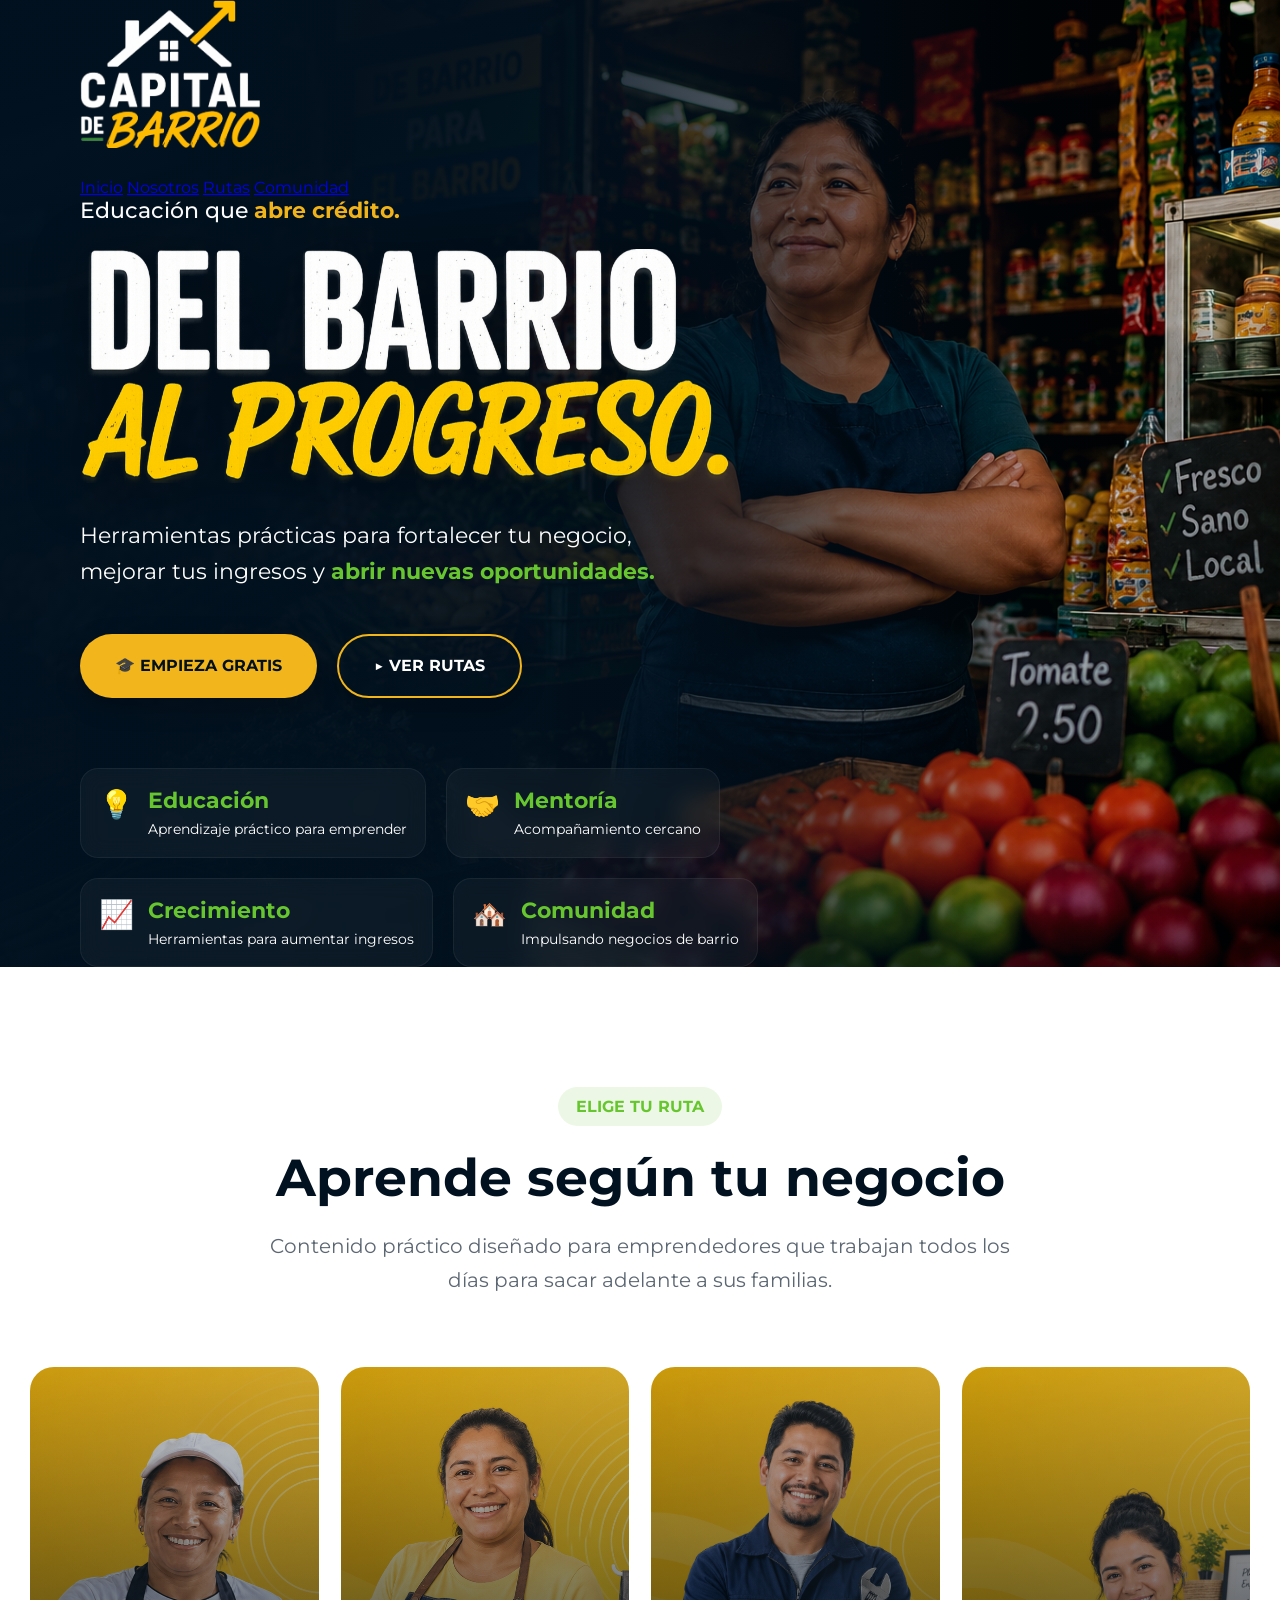
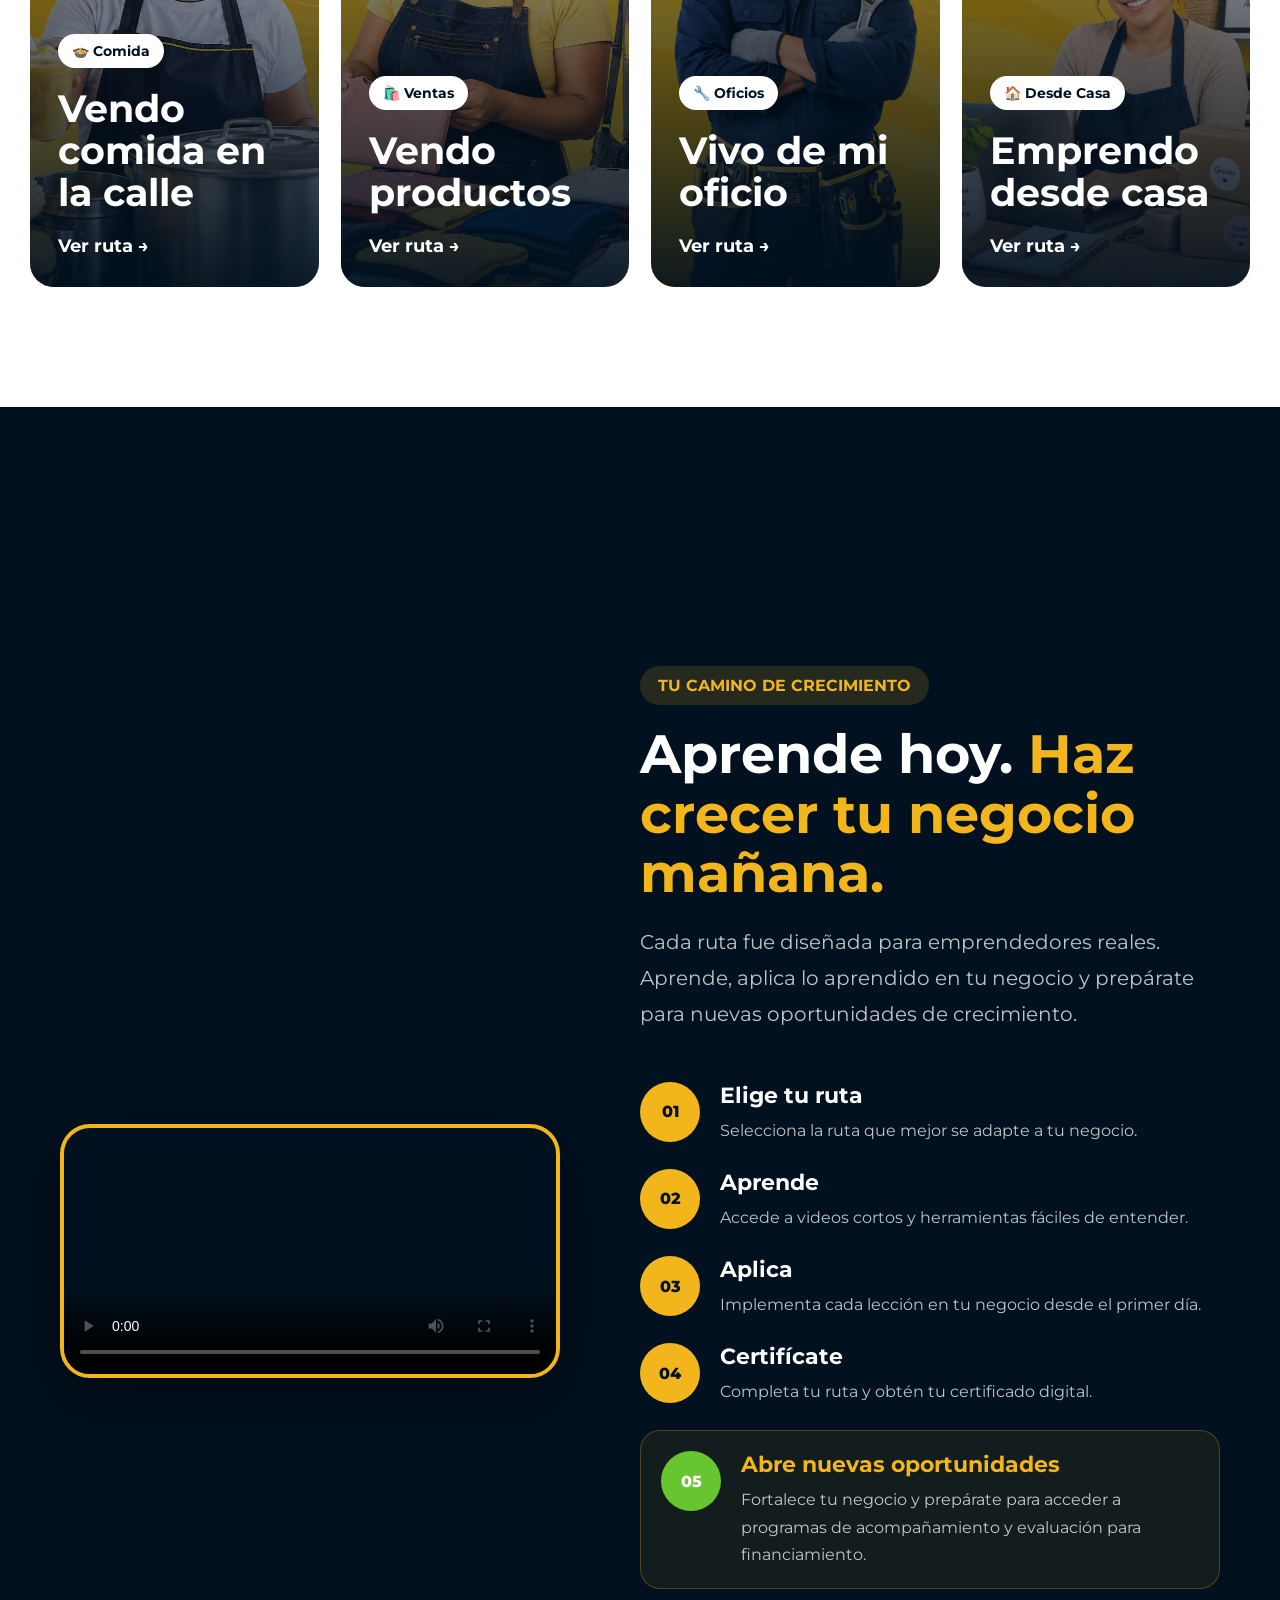
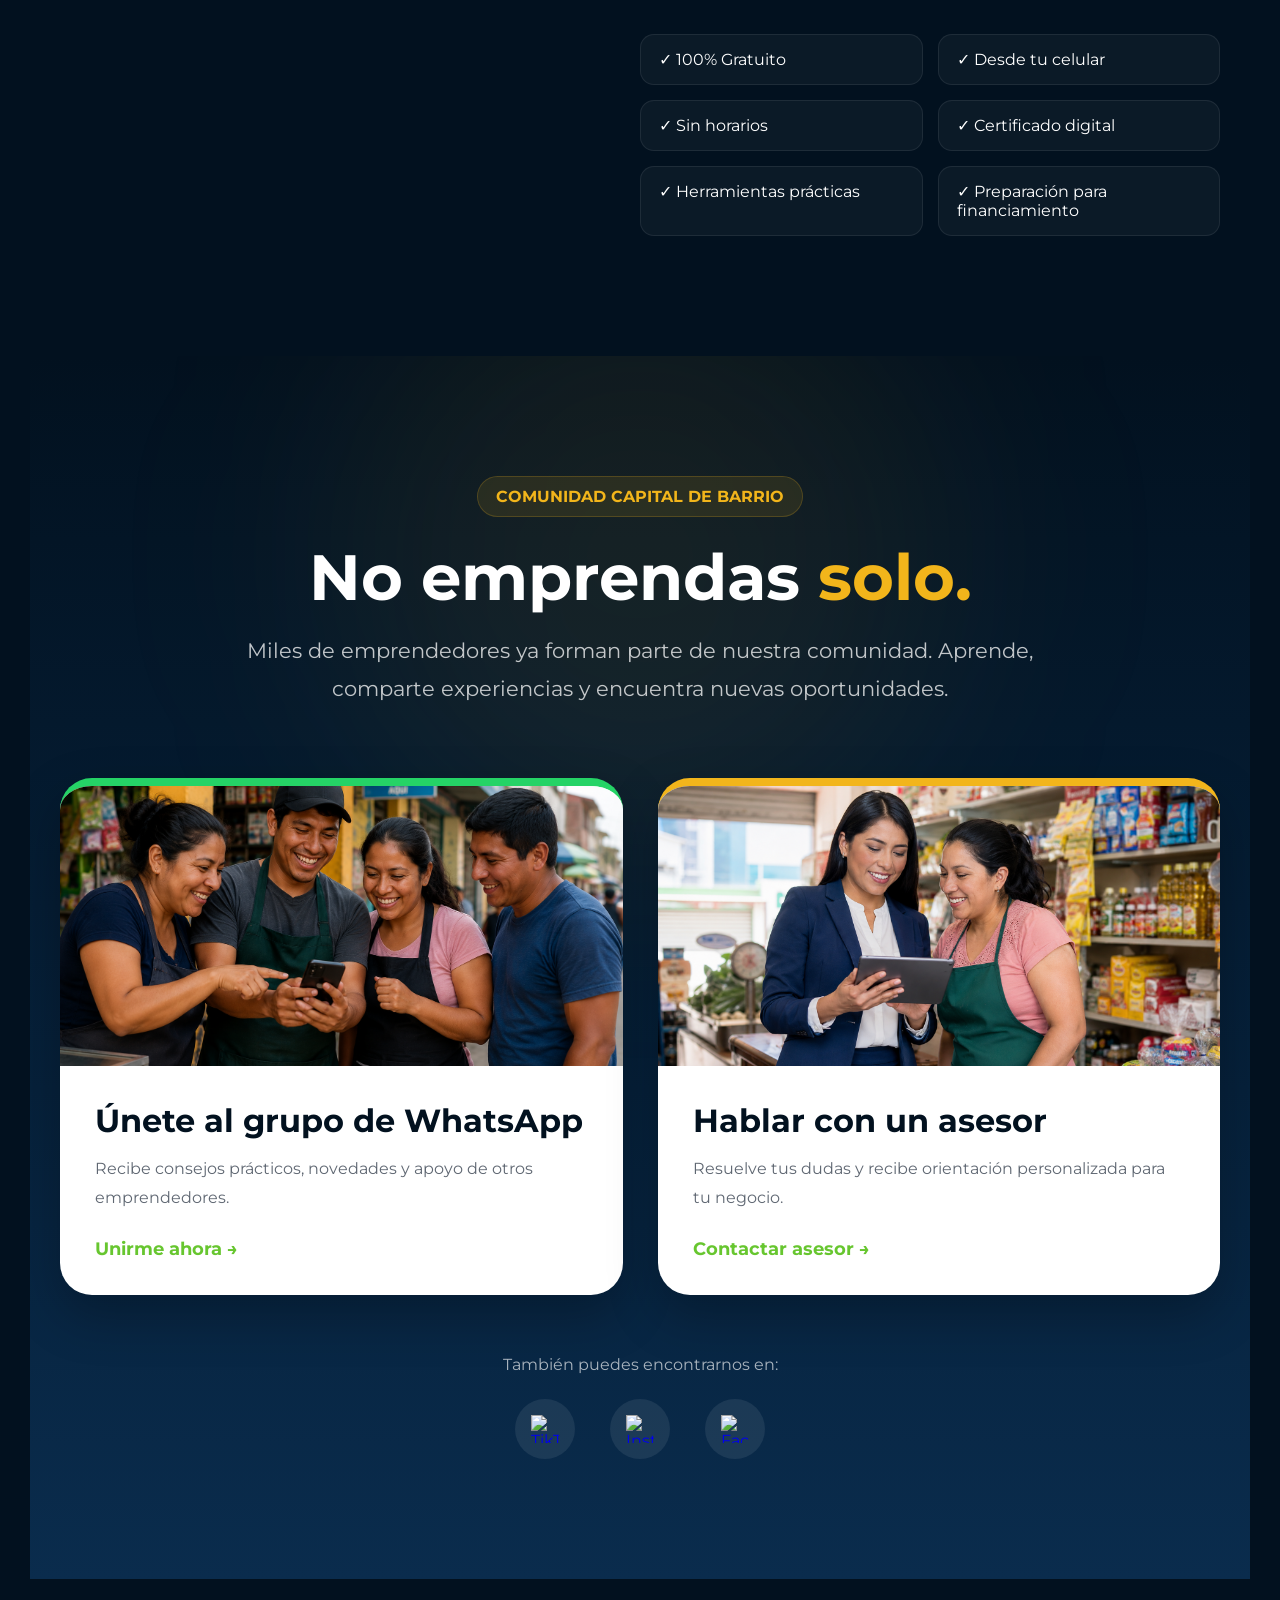
==== commit efaca7a0: "Add navigation menu and section IDs to index.html" ====
--- a/index.html
+++ b/index.html
@@ -32,6 +32,12 @@
         alt="Capital de Barrio"
         class="logo">
 
+      <nav class="main-menu">
+          <a href="index.html">Inicio</a>
+          <a href="nosotros.html" class="menu-active">Nosotros</a>
+          <a href="#rutas">Rutas</a>
+          <a href="#comunidad">Comunidad</a>
+      </nav>
         <!-- FRASE -->
 
         <p class="tagline">
@@ -144,7 +150,7 @@
     </div>
 
 </section>
-<section class="routes">
+<section id="rutas" class="routes">
 
     <div class="section-header">
 
@@ -177,7 +183,7 @@
                     Vendo comida en la calle
                 </h3>
 
-                <a href="#">
+                <a href="ruta_restaurante.html">
                     Ver ruta →
                 </a>
 
@@ -389,7 +395,7 @@
 
 </div>
 </section>
-<section class="community-section">
+<section id="comunidad" class="community-section">
 
     <div class="community-container">
 
@@ -515,4 +521,4 @@
 </section>
 
 </body>
-</html>+</html>
